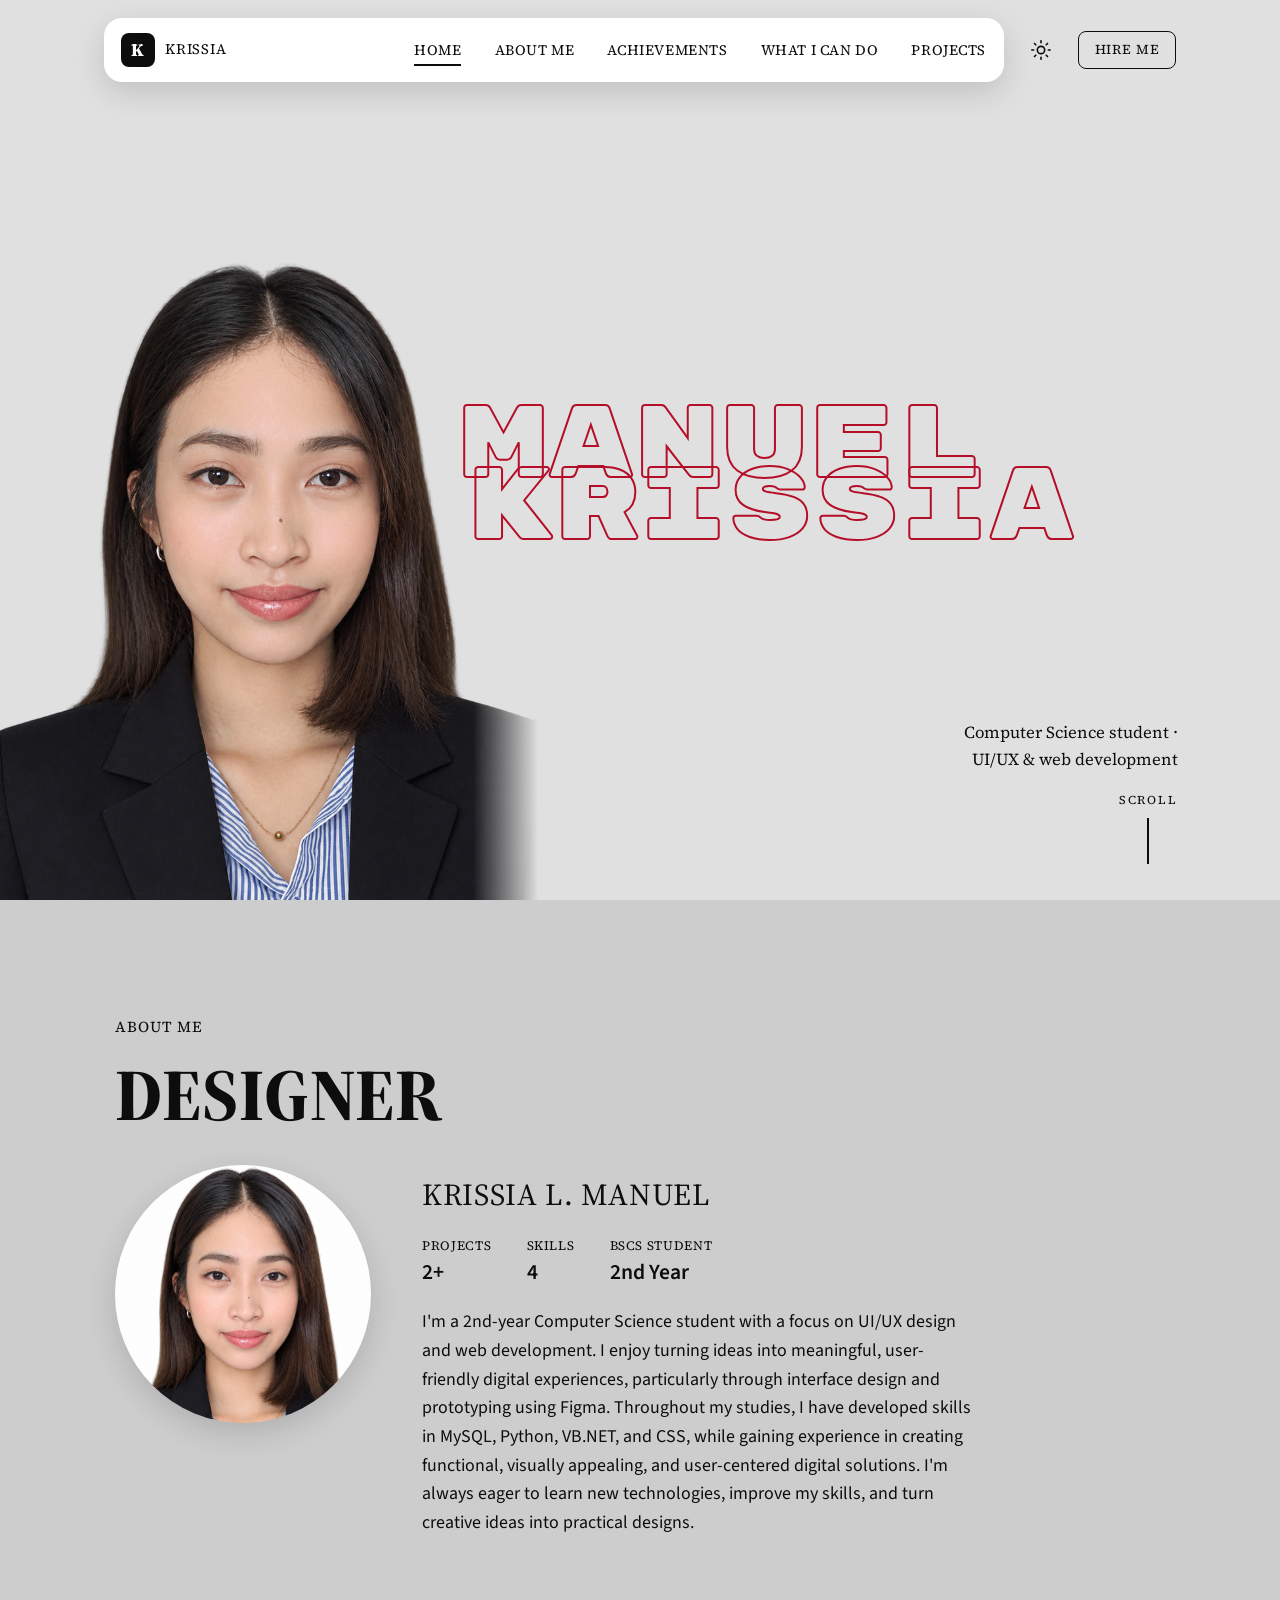
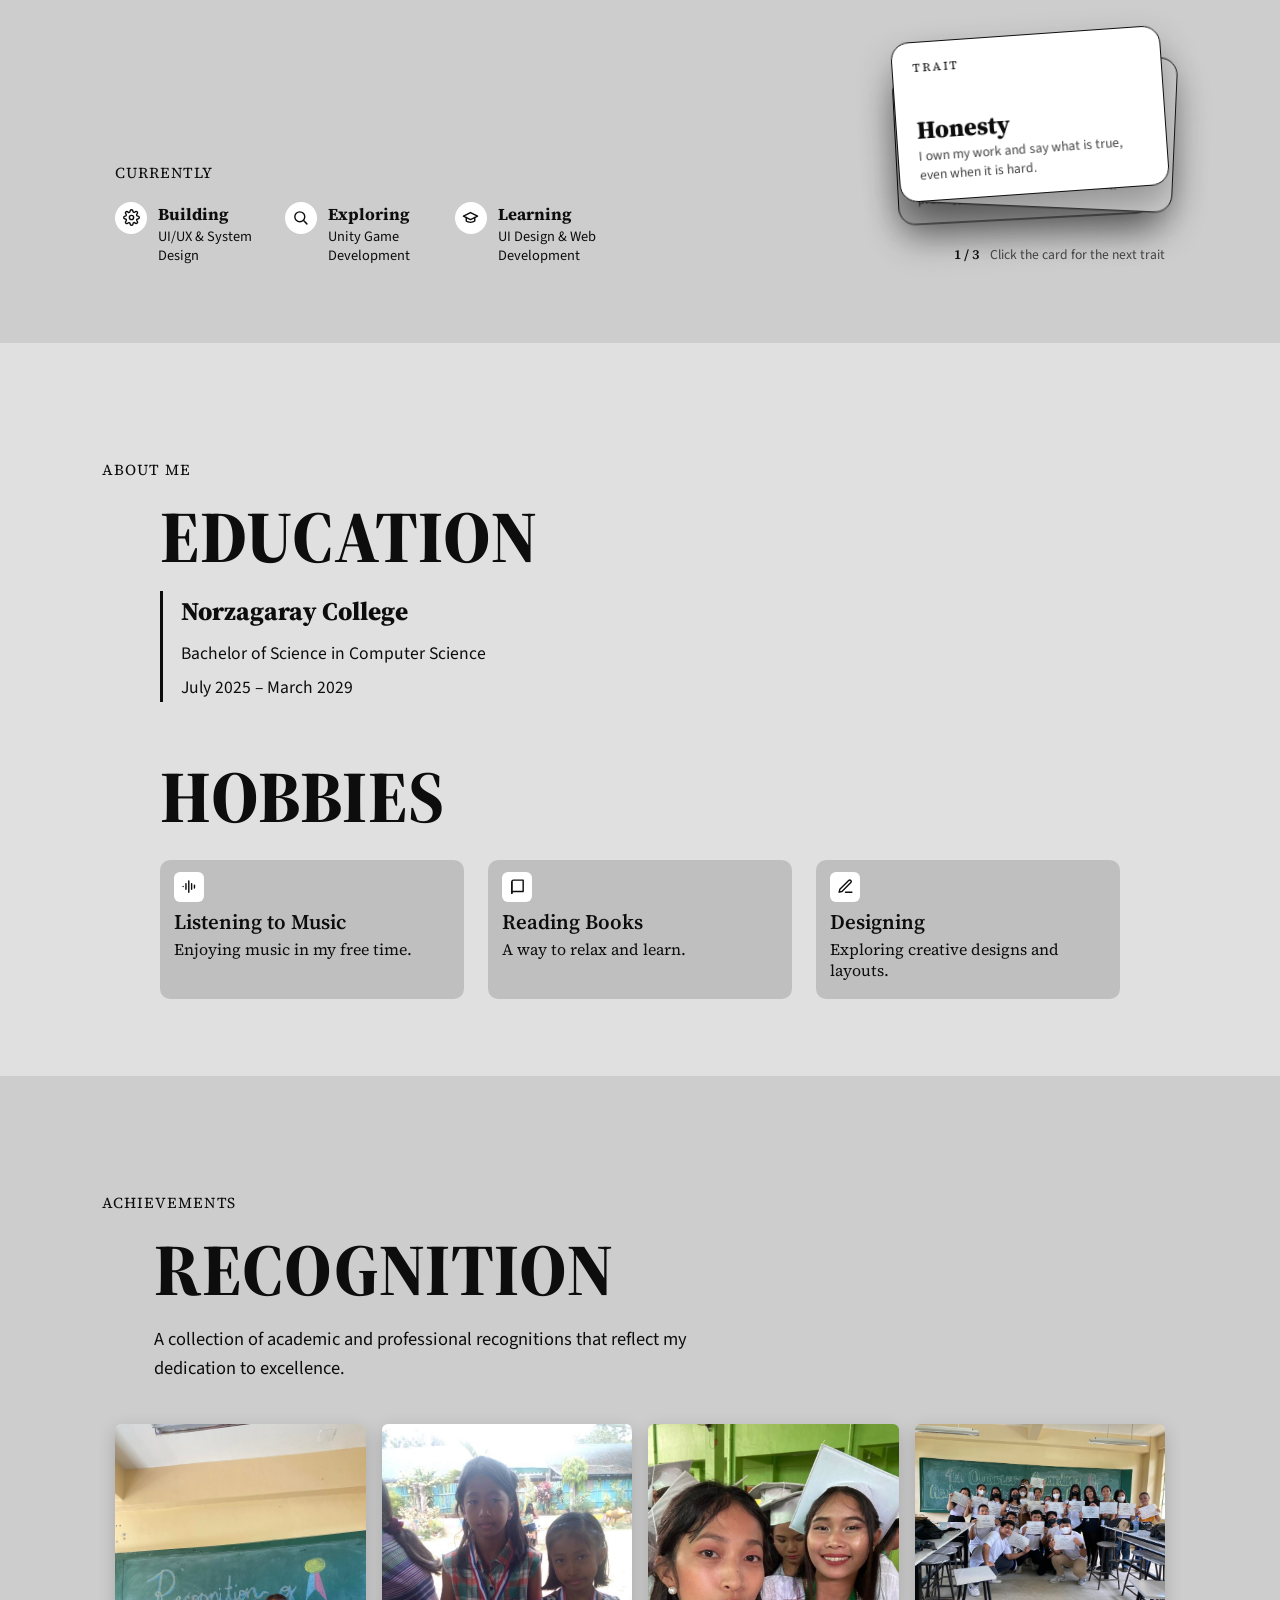
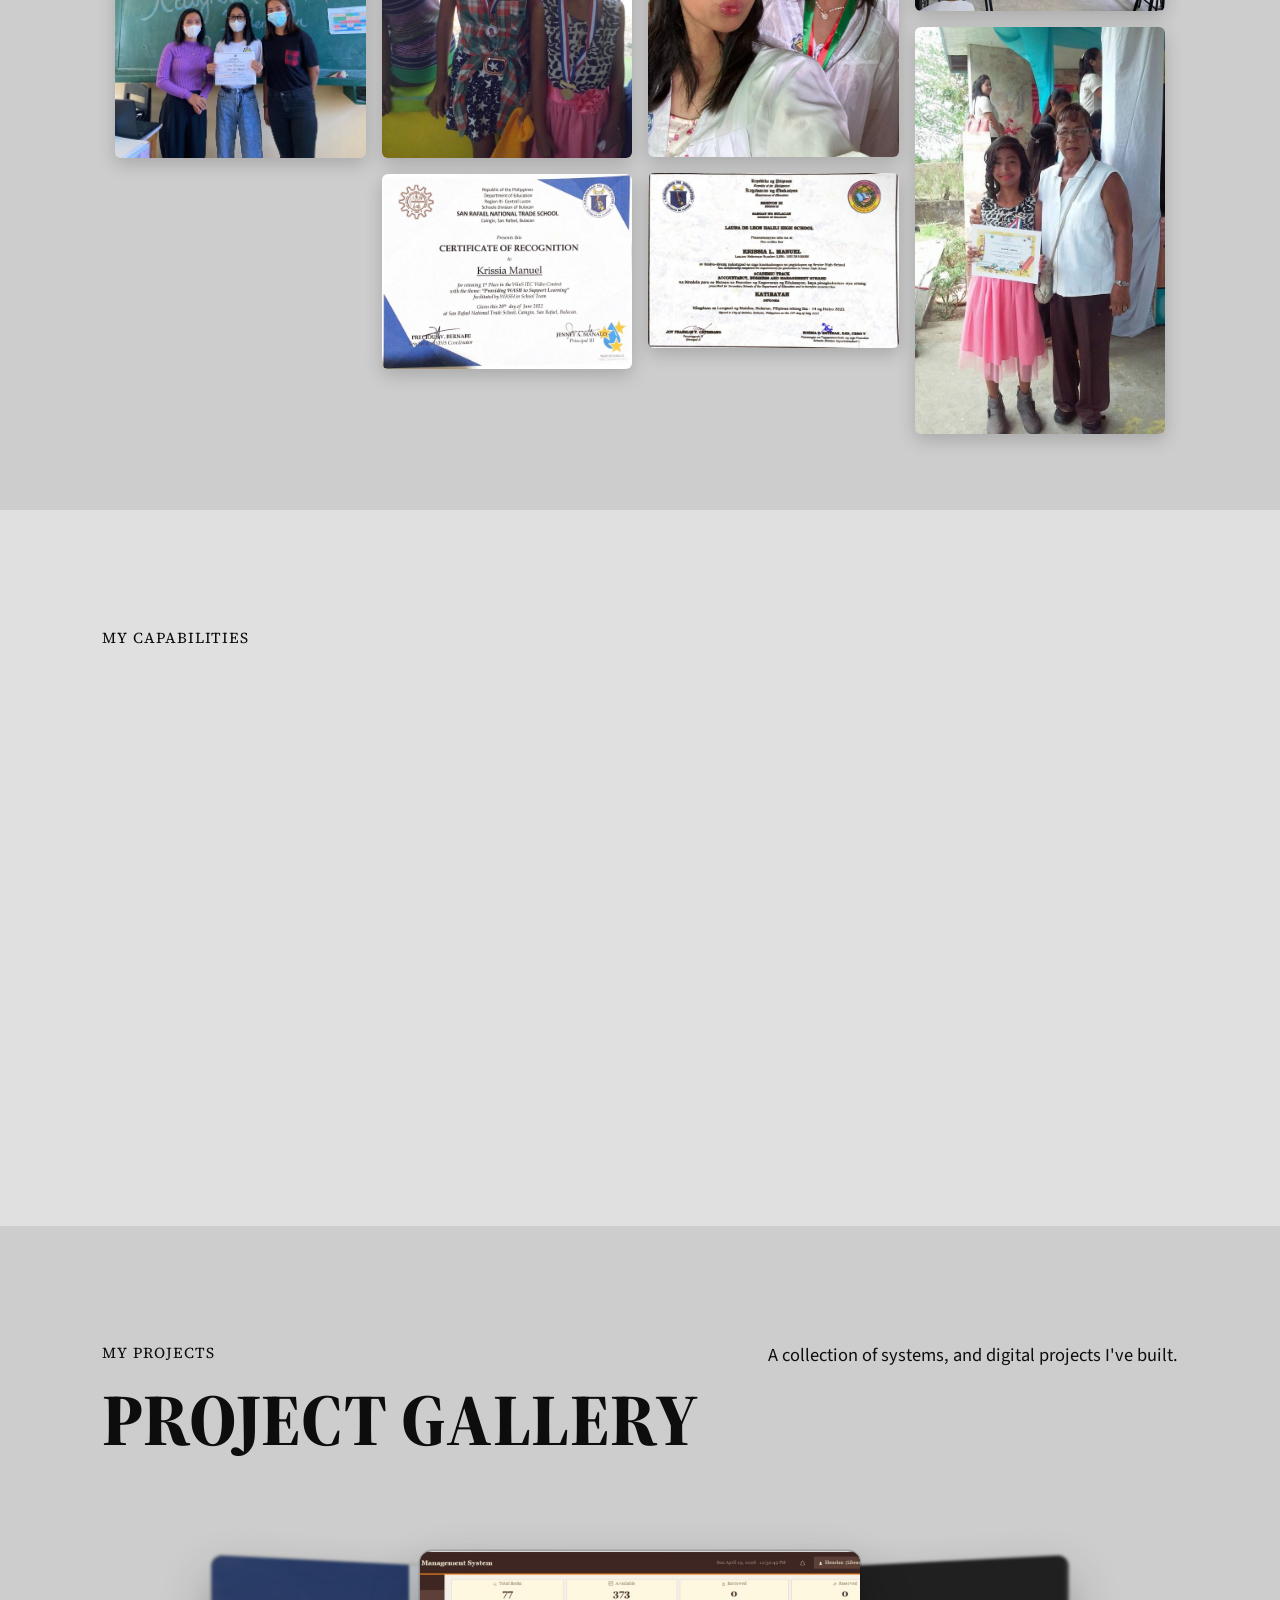
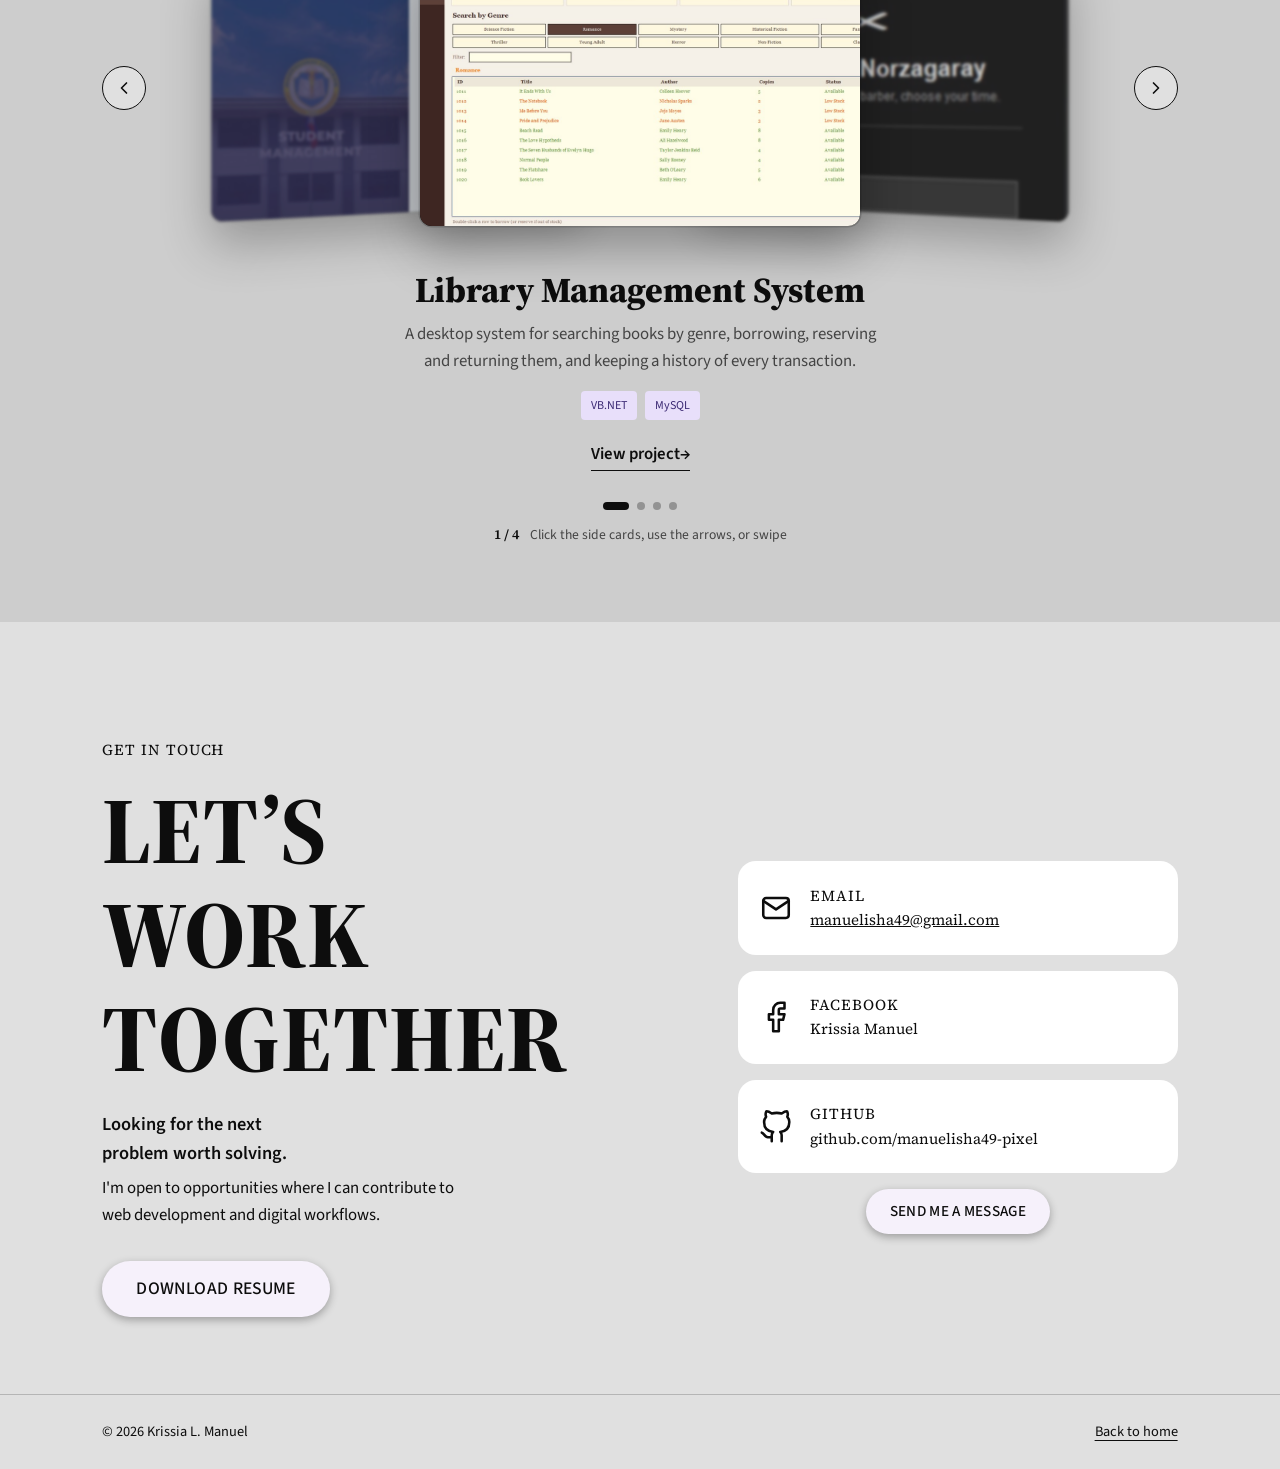
==== index.html @ b36aabca "Update CSS and JS file versioning in index.html" ====
<!DOCTYPE html>
<html lang="en" data-theme="light">
<head>
  <meta charset="UTF-8" />
  <meta name="viewport" content="width=device-width, initial-scale=1" />
  <title>Krissia Manuel | UI/UX &amp; Web Developer</title>
  <meta name="description" content="Portfolio of Krissia L. Manuel, a Computer Science student focused on UI/UX design and web development." />

  <!-- Set the theme BEFORE the page paints so there is no light/dark flash -->
  <script>
    (function () {
      try {
        var saved = localStorage.getItem('theme');
        var prefersDark = window.matchMedia('(prefers-color-scheme: dark)').matches;
        document.documentElement.setAttribute('data-theme', saved || (prefersDark ? 'dark' : 'light'));
      } catch (e) {}
    })();
  </script>

  <link rel="preconnect" href="https://fonts.googleapis.com" />
  <link rel="preconnect" href="https://fonts.gstatic.com" crossorigin />
  <link href="https://fonts.googleapis.com/css2?family=Rubik+Mono+One&family=Source+Sans+3:wght@400;500;600&family=Source+Serif+4:opsz,wght@8..60,400;8..60,600;8..60,800&display=swap" rel="stylesheet" />
  <link rel="stylesheet" href="style.css?v=bw2" />
</head>
<body>
  <a class="skip-link" href="#about">Skip to content</a>

  <!-- ============ NAVIGATION ============ -->
  <header class="nav-wrap" id="top">
    <nav class="nav" aria-label="Main">
      <a class="brand" href="#home" aria-label="Krissia, go to home">
        <span class="brand-mark">K</span>
        <span class="brand-name">Krissia</span>
      </a>

      <button class="menu-btn" id="menuBtn" aria-label="Open menu" aria-expanded="false" aria-controls="navLinks">
        <span></span><span></span><span></span>
      </button>

      <ul class="nav-links" id="navLinks">
        <li><a href="#home" data-spy="home">Home</a></li>
        <li><a href="#about" data-spy="about">About me</a></li>
        <li><a href="#achievements" data-spy="achievements">Achievements</a></li>
        <li><a href="#skills" data-spy="skills">What I can do</a></li>
        <li><a href="#projects" data-spy="projects">Projects</a></li>
      </ul>
    </nav>

    <button class="theme-btn" id="themeBtn" aria-label="Switch to dark mode" title="Toggle light / dark">
      <svg class="icon-sun" viewBox="0 0 24 24" aria-hidden="true"><circle cx="12" cy="12" r="4"/><path d="M12 2v2M12 20v2M4.9 4.9l1.4 1.4M17.7 17.7l1.4 1.4M2 12h2M20 12h2M4.9 19.1l1.4-1.4M17.7 6.3l1.4-1.4"/></svg>
      <svg class="icon-moon" viewBox="0 0 24 24" aria-hidden="true"><path d="M21 12.8A9 9 0 1 1 11.2 3a7 7 0 0 0 9.8 9.8z"/></svg>
    </button>
    <a class="btn-outline hire" href="#contact">Hire me</a>
  </header>

  <main>
    <!-- ============ HOME / HERO ============ -->
    <section class="hero" id="home" aria-label="Home">
      <img class="hero-photo" src="hero.png" alt="Portrait of Krissia Manuel" width="521" height="615" />
      <h1 class="hero-title" aria-label="Manuel Krissia">
        <span class="hero-line l1" aria-hidden="true" data-text="MANUEL"></span>
        <span class="hero-line l2" aria-hidden="true" data-text="KRISSIA"></span>
      </h1>
      <p class="hero-sub">Computer Science student &middot; UI/UX &amp; web development</p>
      <a class="scroll-cue" href="#about" aria-label="Scroll to about me">
        <span>Scroll</span>
        <i></i>
      </a>
    </section>

    <!-- ============ ABOUT ============ -->
    <section class="section about" id="about">
      <p class="eyebrow">About me</p>
      <h2 class="display reveal">DESIGNER</h2>

      <div class="about-grid">
        <img class="about-photo reveal" src="about.jpg" alt="Krissia Manuel" width="258" height="258" />
        <div class="about-body reveal">
          <h3 class="about-name">KRISSIA L. MANUEL</h3>
          <div class="about-meta">
            <div><span class="meta-label">Projects</span><strong class="count" data-to="2" data-suffix="+">0</strong></div>
            <div><span class="meta-label">Skills</span><strong class="count" data-to="4">0</strong></div>
            <div><span class="meta-label">BSCS student</span><strong>2nd Year</strong></div>
          </div>
          <p>
            I'm a 2nd-year Computer Science student with a focus on UI/UX design and web development.
            I enjoy turning ideas into meaningful, user-friendly digital experiences, particularly through
            interface design and prototyping using Figma. Throughout my studies, I have developed skills in
            MySQL, Python, VB.NET, and CSS, while gaining experience in creating functional, visually appealing,
            and user-centered digital solutions. I'm always eager to learn new technologies, improve my skills,
            and turn creative ideas into practical designs.
          </p>
        </div>
      </div>

      <div class="about-bottom">
        <div class="currently reveal">
          <p class="eyebrow">Currently</p>
          <ul class="current-list">
            <li>
              <span class="chip-icon"><svg viewBox="0 0 24 24"><circle cx="12" cy="12" r="3"/><path d="M19.4 15a1.7 1.7 0 0 0 .3 1.8l.1.1a2 2 0 1 1-2.8 2.8l-.1-.1a1.7 1.7 0 0 0-1.8-.3 1.7 1.7 0 0 0-1 1.5V21a2 2 0 1 1-4 0v-.1a1.7 1.7 0 0 0-1.1-1.5 1.7 1.7 0 0 0-1.8.3l-.1.1a2 2 0 1 1-2.8-2.8l.1-.1a1.7 1.7 0 0 0 .3-1.8 1.7 1.7 0 0 0-1.5-1H3a2 2 0 1 1 0-4h.1a1.7 1.7 0 0 0 1.5-1.1 1.7 1.7 0 0 0-.3-1.8l-.1-.1a2 2 0 1 1 2.8-2.8l.1.1a1.7 1.7 0 0 0 1.8.3H9a1.7 1.7 0 0 0 1-1.5V3a2 2 0 1 1 4 0v.1a1.7 1.7 0 0 0 1 1.5 1.7 1.7 0 0 0 1.8-.3l.1-.1a2 2 0 1 1 2.8 2.8l-.1.1a1.7 1.7 0 0 0-.3 1.8V9a1.7 1.7 0 0 0 1.5 1H21a2 2 0 1 1 0 4h-.1a1.7 1.7 0 0 0-1.5 1z"/></svg></span>
              <div><strong>Building</strong><span>UI/UX &amp; System Design</span></div>
            </li>
            <li>
              <span class="chip-icon"><svg viewBox="0 0 24 24"><circle cx="11" cy="11" r="7"/><path d="m21 21-4.3-4.3"/></svg></span>
              <div><strong>Exploring</strong><span>Unity Game Development</span></div>
            </li>
            <li>
              <span class="chip-icon"><svg viewBox="0 0 24 24"><path d="M22 10 12 5 2 10l10 5 10-5z"/><path d="M6 12v5c3 2.5 9 2.5 12 0v-5"/></svg></span>
              <div><strong>Learning</strong><span>UI Design &amp; Web Development</span></div>
            </li>
          </ul>
        </div>

        <!-- Click to reveal the next trait. Edit the list in script.js (TRAITS) -->
        <div class="traits reveal">
          <div class="trait-stack" id="traitStack" role="button" tabindex="0" aria-label="Show next trait"></div>
          <p class="trait-hint"><span id="traitCount">1 / 3</span> Click the card for the next trait</p>
        </div>
      </div>
    </section>

    <!-- ============ EDUCATION + HOBBIES ============ -->
    <section class="section education" id="education">
      <p class="eyebrow">About me</p>
      <div class="edu-inner">
        <h2 class="display reveal">EDUCATION</h2>
        <div class="edu-card reveal">
          <h3>Norzagaray College</h3>
          <p>Bachelor of Science in Computer Science</p>
          <p>July 2025 &ndash; March 2029</p>
        </div>

        <h2 class="display reveal">HOBBIES</h2>
        <ul class="hobbies">
          <li class="hobby reveal">
            <span class="hobby-icon"><svg viewBox="0 0 24 24"><path d="M3 12v0M7 8v8M11 4v16M15 8v8M19 10v4"/></svg></span>
            <h4>Listening to Music</h4>
            <p>Enjoying music in my free time.</p>
          </li>
          <li class="hobby reveal">
            <span class="hobby-icon"><svg viewBox="0 0 24 24"><path d="M4 5.5A2.5 2.5 0 0 1 6.5 3H20v16H6.5A2.5 2.5 0 0 0 4 21.5z"/><path d="M4 21.5V5.5"/></svg></span>
            <h4>Reading Books</h4>
            <p>A way to relax and learn.</p>
          </li>
          <li class="hobby reveal">
            <span class="hobby-icon"><svg viewBox="0 0 24 24"><path d="M12 20h9"/><path d="M16.5 3.5a2.1 2.1 0 0 1 3 3L7 19l-4 1 1-4z"/></svg></span>
            <h4>Designing</h4>
            <p>Exploring creative designs and layouts.</p>
          </li>
        </ul>
      </div>
    </section>

    <!-- ============ ACHIEVEMENTS ============ -->
    <section class="section achievements" id="achievements">
      <p class="eyebrow">Achievements</p>
      <h2 class="display reveal">RECOGNITION</h2>
      <p class="lead reveal">A collection of academic and professional recognitions that reflect my dedication to excellence.</p>

      <div class="collage" id="collage">
        <button class="shot reveal" data-i="0"><img src="rec1.jpg" alt="Recognition day with teachers in front of the chalkboard" loading="lazy" /></button>
        <button class="shot reveal" data-i="1"><img src="rec2.jpg" alt="Two students wearing medals" loading="lazy" /></button>
        <button class="shot reveal" data-i="2"><img src="rec3.jpg" alt="Certificate of Recognition, 1st place WinS IEC Video Contest" loading="lazy" /></button>
        <button class="shot reveal" data-i="3"><img src="rec4.jpg" alt="Graduation day selfie" loading="lazy" /></button>
        <button class="shot reveal" data-i="4"><img src="rec5.jpg" alt="Senior High School diploma" loading="lazy" /></button>
        <button class="shot reveal" data-i="5"><img src="rec6.jpg" alt="Classmates holding certificates of recognition" loading="lazy" /></button>
        <button class="shot reveal" data-i="6"><img src="rec7.jpg" alt="Receiving a certificate of recognition with a family member" loading="lazy" /></button>
      </div>
    </section>

    <!-- ============ WHAT I CAN DO ============ -->
    <section class="section skills" id="skills">
      <p class="eyebrow">My capabilities</p>
      <div class="skills-grid">
        <div class="skills-left">
          <h2 class="display reveal">WHAT I CAN DO</h2>
          <p class="lead reveal">I combine technical, problem-solving, and creative skills to design user-friendly interfaces, develop functional systems, manage databases using SQL, and create meaningful digital experiences.</p>

          <ul class="tools reveal">
            <li><img src="skill-python.png" alt="Python" /></li>
            <li><img src="skill-csharp.png" alt="C#" /></li>
            <li><img src="skill-figma.png" alt="Figma" /></li>
            <li><img src="skill-mysql.png" alt="MySQL" /></li>
            <li><img src="skill-html.png" alt="HTML5" /></li>
            <li><img src="skill-google.png" alt="Google tools" /></li>
            <li><img src="skill-vb.png" alt="Visual Basic" /></li>
            <li><img src="skill-canva.png" alt="Canva" /></li>
          </ul>
        </div>

        <div class="skill-cards">
          <article class="skill-card reveal">
            <header>
              <span class="num">01</span>
              <span class="skill-title">UI/UX &amp; Digital Design</span>
            </header>
            <div class="skill-icon"><svg viewBox="0 0 24 24"><path d="M12 19l7-7 3 3-7 7-3-3z"/><path d="M18 13l-1.5-7.5L2 2l3.5 14.5L13 18z"/><path d="m2 2 7.6 7.6"/><circle cx="11" cy="11" r="2"/></svg></div>
            <p>Designing clean, user-friendly interfaces and creating prototypes that improve the user experience.</p>
            <ul class="tags"><li>UI/UX Design</li><li>Layout Design</li><li>Figma</li><li>User Interface</li><li>Prototyping</li><li>Wireframing</li></ul>
          </article>

          <article class="skill-card reveal">
            <header>
              <span class="num">02</span>
              <span class="skill-title">Web, System &amp; Database Development</span>
            </header>
            <div class="skill-icon"><svg viewBox="0 0 24 24"><ellipse cx="12" cy="5" rx="8" ry="3"/><path d="M4 5v6c0 1.7 3.6 3 8 3s8-1.3 8-3V5"/><path d="M4 11v6c0 1.7 3.6 3 8 3s8-1.3 8-3v-6"/></svg></div>
            <p>Developing functional systems and web pages while managing structured data. Applying programming and problem-solving skills to build reliable digital solutions.</p>
            <ul class="tags"><li>Python</li><li>VB.NET</li><li>MySQL</li><li>HTML &amp; CSS</li><li>SQL Queries</li><li>System Development</li></ul>
          </article>
        </div>
      </div>
    </section>

    <!-- ============ PROJECT GALLERY ============ -->
    <section class="section projects" id="projects">
      <div class="gallery-head">
        <div>
          <p class="eyebrow">My projects</p>
          <h2 class="display reveal">PROJECT GALLERY</h2>
        </div>
        <p class="lead reveal">A collection of systems, and digital projects I've built.</p>
      </div>

      <!-- Cards, text and dots are generated from the PROJECTS list in script.js -->
      <div class="coverflow reveal" id="coverflow" tabindex="0" role="group" aria-roledescription="carousel" aria-label="Project gallery">
        <div class="cf-stage" id="cfStage"></div>
        <button class="cf-arrow prev" id="cfPrev" type="button" aria-label="Previous project"><svg viewBox="0 0 24 24"><path d="m15 18-6-6 6-6"/></svg></button>
        <button class="cf-arrow next" id="cfNext" type="button" aria-label="Next project"><svg viewBox="0 0 24 24"><path d="m9 18 6-6-6-6"/></svg></button>
      </div>

      <div class="cf-info" id="cfInfo" aria-live="polite">
        <h3 id="cfTitle"></h3>
        <p id="cfDesc"></p>
        <ul class="tags" id="cfTags"></ul>
        <a class="cf-link" id="cfLink" href="#" target="_blank" rel="noopener">View project</a>
      </div>

      <div class="cf-dots" id="cfDots"></div>
      <p class="cf-hint trait-hint"><span id="cfCount">1 / 4</span> Click the side cards, use the arrows, or swipe</p>
    </section>

    <!-- ============ CONTACT ============ -->
    <section class="section contact" id="contact">
      <p class="eyebrow">Get in touch</p>
      <div class="contact-grid">
        <div class="contact-left">
          <h2 class="display big reveal">LET&rsquo;S WORK TOGETHER</h2>
          <p class="contact-strong reveal">Looking for the next problem worth solving.</p>
          <p class="contact-copy reveal">I'm open to opportunities where I can contribute to web development and digital workflows.</p>
          <!-- Put your resume file next to index.html and name it resume.pdf -->
          <a class="btn-pill reveal" href="resume.pdf" download>Download resume</a>
        </div>

        <div class="contact-cards">
          <a class="contact-card reveal" href="mailto:manuelisha49@gmail.com" data-pop="email">
            <svg viewBox="0 0 24 24"><rect x="3" y="5" width="18" height="14" rx="2"/><path d="m3 7 9 6 9-6"/></svg>
            <div><span class="c-label">Email</span><span class="c-value u">manuelisha49@gmail.com</span></div>
          </a>
          <a class="contact-card reveal" href="https://www.facebook.com/share/1B2gxZSikR" target="_blank" rel="noopener" data-pop="facebook">
            <svg viewBox="0 0 24 24"><path d="M18 2h-3a5 5 0 0 0-5 5v3H7v4h3v8h4v-8h3l1-4h-4V7a1 1 0 0 1 1-1h3z"/></svg>
            <div><span class="c-label">Facebook</span><span class="c-value">Krissia Manuel</span></div>
          </a>
          <a class="contact-card reveal" href="https://github.com/manuelisha49-pixel" target="_blank" rel="noopener">
            <svg viewBox="0 0 24 24"><path d="M9 19c-5 1.5-5-2.5-7-3m14 6v-3.9a3.4 3.4 0 0 0-1-2.6c3.1-.3 6.4-1.5 6.4-7A5.4 5.4 0 0 0 20 4.8 5 5 0 0 0 19.9 1S18.7.7 16 2.5a13.4 13.4 0 0 0-7 0C6.3.7 5.1 1 5.1 1A5 5 0 0 0 5 4.8a5.4 5.4 0 0 0-1.4 3.7c0 5.5 3.3 6.7 6.4 7a3.4 3.4 0 0 0-1 2.6V22"/></svg>
            <div><span class="c-label">GitHub</span><span class="c-value">github.com/manuelisha49-pixel</span></div>
          </a>
          <a class="btn-pill small reveal" href="mailto:manuelisha49@gmail.com?subject=Hello%20Krissia">Send me a message</a>
        </div>
      </div>
    </section>
  </main>

  <footer class="footer">
    <p>&copy; <span id="year">2026</span> Krissia L. Manuel</p>
    <a href="#home" class="footer-home">Back to home</a>
  </footer>

  <!-- Floating Home button (appears after you scroll) -->
  <a class="to-home" id="toHome" href="#home" aria-label="Back to home" title="Back to home">
    <svg viewBox="0 0 24 24"><path d="M3 10.5 12 3l9 7.5"/><path d="M5 9.5V21h5v-6h4v6h5V9.5"/></svg>
  </a>

  <!-- Lightbox for the achievement photos -->
  <div class="lightbox" id="lightbox" aria-hidden="true" role="dialog" aria-label="Photo viewer">
    <button class="lb-close" id="lbClose" aria-label="Close">&times;</button>
    <button class="lb-nav prev" id="lbPrev" aria-label="Previous photo">&#8249;</button>
    <img id="lbImg" alt="" />
    <button class="lb-nav next" id="lbNext" aria-label="Next photo">&#8250;</button>
  </div>


  <!-- Contact pop-up (content comes from CONTACTS in script.js) -->
  <dialog class="pop" id="contactPop" aria-labelledby="popTitle">
    <button class="pop-close" id="popClose" type="button" aria-label="Close">&times;</button>
    <h3 id="popTitle"></h3>
    <p class="pop-value" id="popValue"></p>
    <div class="pop-actions" id="popActions"></div>
    <p class="pop-note" id="popNote" aria-live="polite"></p>
  </dialog>

  <script src="script.js?v=bw2"></script>
</body>
</html>
---- style.css ----
/* =====================================================
   Krissia Manuel | Portfolio
   Light / dark theme lives in the variables below.
   ===================================================== */

:root {
  --bg: #e0e0e0;
  --bg-alt: #cdcdcd;
  --surface: #ffffff;
  --surface-2: #bfbfbf;
  --ink: #0d0d0d;
  --muted: #444;
  --line: #0d0d0d;
  --tag-bg: #e8dffa;
  --tag-ink: #3b2a73;
  --heading: #0d0d0d;      /* headings: black in light mode */
  --hero-red: #b50e28;     /* the big MANUEL KRISSIA on the home page */
  --accent: #6d4aff;
  --accent-ink: #6d4aff;
  --shadow: 0 10px 30px rgba(0, 0, 0, 0.14);

  --font-display: "Source Serif 4", Georgia, serif;
  --font-body: "Source Sans 3", system-ui, sans-serif;
  --font-hero: "Rubik Mono One", "Arial Black", sans-serif;

  --ease: cubic-bezier(0.22, 1, 0.36, 1);
  --nav-h: 64px;
}

[data-theme="dark"] {
  --bg: #121212;
  --bg-alt: #1b1b1b;
  --surface: #232323;
  --surface-2: #2c2c2c;
  --ink: #f3f3f3;
  --muted: #b5b5b5;
  --line: #f3f3f3;
  --tag-bg: #3a2f66;
  --tag-ink: #e4dcff;
  --heading: #f3f3f3;      /* headings: white in dark mode */
  --hero-red: #ff6b7d;     /* lighter red so the name stays readable on dark */
  --accent: #a28bff;
  --accent-ink: #a28bff;
  --shadow: 0 10px 30px rgba(0, 0, 0, 0.5);
}

*,
*::before,
*::after { box-sizing: border-box; }

html { scroll-behavior: smooth; scroll-padding-top: 90px; }

body {
  margin: 0;
  font-family: var(--font-body);
  font-size: 1.05rem;
  line-height: 1.6;
  color: var(--ink);
  background: var(--bg);
  transition: background-color 0.5s var(--ease), color 0.5s var(--ease);
  overflow-x: hidden;
}

img { max-width: 100%; display: block; }
a { color: inherit; }
ul { list-style: none; margin: 0; padding: 0; }
button { font: inherit; color: inherit; cursor: pointer; }

:focus-visible { outline: 3px solid var(--accent-ink); outline-offset: 3px; border-radius: 6px; }

.skip-link {
  position: absolute; left: 12px; top: -60px; z-index: 200;
  background: var(--ink); color: var(--bg); padding: 8px 14px; border-radius: 8px;
  transition: top 0.2s;
}
.skip-link:focus { top: 12px; }

/* ---------- Shared type ---------- */
.eyebrow {
  font-family: var(--font-display);
  font-size: 0.95rem;
  letter-spacing: 0.06em;
  text-transform: uppercase;
  margin: 0 0 1rem;
}
.display {
  font-family: var(--font-display);
  font-weight: 800;
  font-size: clamp(2.4rem, 6vw, 4.6rem);
  line-height: 1.05;
  margin: 0 0 1rem;
  letter-spacing: 0.01em;
}
.lead { max-width: 62ch; margin: 0 0 2.5rem; font-size: 1.15rem; }

.section {
  padding: clamp(5rem, 9vw, 8rem) clamp(1.25rem, 8vw, 7rem) clamp(3rem, 6vw, 5rem);
  position: relative;
}
.section:nth-of-type(even) { background: var(--bg-alt); transition: background-color 0.5s var(--ease); }

/* ---------- Scroll reveal ---------- */
.reveal { opacity: 0; transform: translateY(26px); transition: opacity 0.8s var(--ease), transform 0.8s var(--ease); transition-delay: var(--d, 0s); }
.reveal.in { opacity: 1; transform: none; }

/* =====================================================
   NAV
   ===================================================== */
.nav-wrap {
  position: fixed; top: 18px; left: 0; right: 0; z-index: 100;
  display: flex; align-items: center; justify-content: center; gap: 1rem;
  padding: 0 clamp(1rem, 4vw, 3rem);
  pointer-events: none;
}
.nav-wrap > * { pointer-events: auto; }

.nav {
  display: flex; align-items: center; justify-content: space-between; gap: 2rem;
  background: var(--surface);
  color: var(--ink);
  height: var(--nav-h);
  padding: 0 1.1rem;
  border-radius: 18px;
  flex: 1; max-width: 900px;
  box-shadow: var(--shadow);
  transition: background-color 0.5s var(--ease), box-shadow 0.4s;
}
.nav-wrap.scrolled .nav { box-shadow: 0 14px 40px rgba(0, 0, 0, 0.22); }

.brand { display: flex; align-items: center; gap: 0.6rem; text-decoration: none; font-family: var(--font-display); letter-spacing: 0.06em; text-transform: uppercase; font-size: 0.9rem; }
.brand-mark {
  width: 34px; height: 34px; display: grid; place-items: center;
  background: #0d0d0d; color: #fff; border-radius: 8px; font-weight: 800; font-size: 1.1rem;
  transition: transform 0.5s var(--ease);
}
[data-theme="dark"] .brand-mark { background: #f3f3f3; color: #0d0d0d; }
.brand:hover .brand-mark { transform: rotate(-12deg) scale(1.08); }

.nav-links { display: flex; gap: clamp(1rem, 2.6vw, 2.4rem); }
.nav-links a {
  position: relative; text-decoration: none; font-family: var(--font-display);
  font-size: 0.9rem; letter-spacing: 0.04em; text-transform: uppercase; padding: 6px 0;
}
.nav-links a::after {
  content: ""; position: absolute; left: 0; bottom: 0; height: 2px; width: 100%;
  background: currentColor; transform: scaleX(0); transform-origin: right; transition: transform 0.4s var(--ease);
}
.nav-links a:hover::after,
.nav-links a.active::after { transform: scaleX(1); transform-origin: left; }

.menu-btn { display: none; background: none; border: 0; width: 40px; height: 40px; position: relative; }
.menu-btn span { position: absolute; left: 9px; right: 9px; height: 2px; background: var(--ink); transition: transform 0.35s var(--ease), opacity 0.2s; }
.menu-btn span:nth-child(1) { top: 13px; }
.menu-btn span:nth-child(2) { top: 19px; }
.menu-btn span:nth-child(3) { top: 25px; }
.menu-btn[aria-expanded="true"] span:nth-child(1) { transform: translateY(6px) rotate(45deg); }
.menu-btn[aria-expanded="true"] span:nth-child(2) { opacity: 0; }
.menu-btn[aria-expanded="true"] span:nth-child(3) { transform: translateY(-6px) rotate(-45deg); }

/* Theme toggle */
.theme-btn {
  width: 42px; height: 42px; border-radius: 50%; border: 0; background: transparent; color: var(--ink);
  display: grid; place-items: center; position: relative; overflow: hidden;
  transition: background-color 0.3s;
}
.theme-btn:hover { background: color-mix(in srgb, var(--ink) 12%, transparent); }
.theme-btn svg { grid-area: 1 / 1; width: 22px; height: 22px; fill: none; stroke: currentColor; stroke-width: 1.8; stroke-linecap: round; stroke-linejoin: round; transition: transform 0.6s var(--ease), opacity 0.4s; }
.icon-moon { transform: translateY(26px) rotate(-90deg); opacity: 0; }
[data-theme="dark"] .icon-sun { transform: translateY(-26px) rotate(90deg); opacity: 0; }
[data-theme="dark"] .icon-moon { transform: none; opacity: 1; }

.btn-outline {
  border: 1.5px solid var(--ink); border-radius: 8px; padding: 7px 16px; background: var(--bg);
  font-family: var(--font-display); text-transform: uppercase; letter-spacing: 0.06em; font-size: 0.85rem; text-decoration: none;
  transition: background-color 0.3s, color 0.3s, transform 0.3s var(--ease);
}
.btn-outline:hover { background: var(--ink); color: var(--bg); transform: translateY(-2px); }

/* =====================================================
   HERO
   ===================================================== */
.hero {
  position: relative; min-height: 100vh; min-height: 100svh;
  display: grid; place-items: center; overflow: hidden;
  background: var(--bg);
}
.hero-photo {
  position: absolute; left: 0; bottom: 0;
  height: min(78vh, 640px); width: auto; z-index: 1;
  -webkit-mask-image: linear-gradient(to right, #000 88%, transparent 100%);
  mask-image: linear-gradient(to right, #000 88%, transparent 100%);
  transform: translateX(-60px); opacity: 0;
  animation: photoIn 1.3s 0.2s var(--ease) forwards;
}
@keyframes photoIn { to { transform: none; opacity: 1; } }

.hero-title {
  position: relative; z-index: 2; margin: 0; text-align: left;
  font-family: var(--font-hero); font-weight: 400; line-height: 0.82;
  font-size: clamp(2.4rem, 8vw, 7.4rem);
  margin-left: clamp(6rem, 20vw, 18rem);
  margin-top: clamp(1rem, 6vh, 4rem);
}
.hero-line { display: block; white-space: nowrap; }
.hero-line.l1 { transform: translateX(-0.04em); }
.hero-line.l2 { margin-top: -0.22em; transform: translateX(0.02em); }

.hero-line .ch {
  display: inline-block; color: transparent;
  -webkit-text-stroke: 2px var(--hero-red);
  transform: translateY(110%) rotate(6deg); opacity: 0;
  animation: chIn 0.9s var(--ease) forwards;
  animation-delay: calc(0.5s + var(--i) * 0.055s);
  transition: color 0.35s, transform 0.35s var(--ease);
  cursor: default;
}
@keyframes chIn { to { transform: none; opacity: 1; } }
.hero-line .ch:hover { color: var(--hero-red); transform: translateY(-8px) rotate(-3deg); }
.hero-title.parallax .hero-line.l1 { transition: transform 0.2s linear; }
.hero-title.parallax .hero-line.l2 { transition: transform 0.2s linear; }

.hero-sub {
  position: absolute; z-index: 2; right: clamp(1.25rem, 8vw, 7rem); bottom: 14vh;
  max-width: 24ch; text-align: right; margin: 0;
  font-family: var(--font-display); font-size: 1.05rem;
  opacity: 0; animation: fadeIn 1s 1.6s var(--ease) forwards;
}
@keyframes fadeIn { to { opacity: 1; } }

.scroll-cue {
  position: absolute; z-index: 2; right: clamp(1.25rem, 8vw, 7rem); bottom: 4vh;
  display: flex; flex-direction: column; align-items: center; gap: 0.5rem; text-decoration: none;
  font-family: var(--font-display); font-size: 0.75rem; letter-spacing: 0.15em; text-transform: uppercase;
  opacity: 0; animation: fadeIn 1s 2s var(--ease) forwards;
}
.scroll-cue i { width: 1.5px; height: 46px; background: var(--ink); transform-origin: top; animation: cue 2s 2.2s ease-in-out infinite; }
@keyframes cue { 0% { transform: scaleY(0); } 50% { transform: scaleY(1); transform-origin: top; } 51% { transform-origin: bottom; } 100% { transform: scaleY(0); transform-origin: bottom; } }

/* =====================================================
   ABOUT
   ===================================================== */
/* About: eyebrow + heading line up with the photo/text block below (same 1050px column) */
.about > .eyebrow, .about > .display { max-width: 1050px; margin-left: auto; margin-right: auto; text-align: left; }
.education .display { text-align: center; }
.about { overflow-x: clip; }
.about-grid { display: grid; grid-template-columns: auto 1fr; gap: clamp(1.5rem, 4vw, 3.5rem); align-items: start; max-width: 1050px; margin: 2rem auto 0; }
.about-photo {
  width: clamp(150px, 20vw, 258px); aspect-ratio: 1; border-radius: 50%;
  box-shadow: var(--shadow); background: var(--surface);
  transition: transform 0.8s var(--ease);
}
.about-photo:hover { transform: rotate(-4deg) scale(1.04); }
.about-name { font-family: var(--font-display); font-size: clamp(1.3rem, 2.6vw, 1.9rem); font-weight: 400; margin: 0.4rem 0 1rem; letter-spacing: 0.02em; }
.about-meta { display: flex; gap: 2.2rem; margin-bottom: 1.1rem; }
.about-meta div { display: flex; flex-direction: column; }
.meta-label { font-family: var(--font-display); font-size: 0.8rem; letter-spacing: 0.05em; text-transform: uppercase; }
.about-meta strong { font-size: 1.35rem; font-weight: 600; font-variant-numeric: tabular-nums; }
.about-body p { max-width: 62ch; margin: 0; font-size: 1.12rem; }

.about-bottom {
  display: flex; justify-content: space-between; align-items: flex-end; gap: 3rem; flex-wrap: wrap;
  max-width: 1050px; margin: clamp(3rem, 8vw, 6rem) auto 0;
}
.current-list { display: flex; gap: 1.8rem; flex-wrap: wrap; }
.current-list li { display: flex; gap: 0.7rem; align-items: flex-start; }
.current-list strong { display: block; font-family: var(--font-display); font-size: 1.05rem; }
.current-list div > span { font-size: 0.9rem; line-height: 1.3; display: block; max-width: 14ch; }
.chip-icon { width: 32px; height: 32px; flex: none; border-radius: 50%; background: var(--surface); display: grid; place-items: center; transition: transform 0.5s var(--ease); }
.current-list li:hover .chip-icon { transform: rotate(90deg) scale(1.12); }
.chip-icon svg, .hobby-icon svg { width: 17px; height: 17px; fill: none; stroke: var(--ink); stroke-width: 2; stroke-linecap: round; stroke-linejoin: round; }

/* ---------- Trait stack (click for the next one) ---------- */
.traits { display: flex; flex-direction: column; align-items: flex-end; gap: 0.9rem; }
.trait-stack {
  position: relative; width: 270px; height: 160px; margin-bottom: 36px; perspective: 900px;
  cursor: pointer; outline-offset: 14px; -webkit-tap-highlight-color: transparent; user-select: none; -webkit-user-select: none;
}
.trait-card {
  position: absolute; inset: 0; padding: 16px 20px;
  display: flex; flex-direction: column; justify-content: space-between;
  border: 1.5px solid var(--line); border-radius: 18px;
  background: var(--surface); color: var(--ink);
  box-shadow: 0 18px 36px rgba(0, 0, 0, 0.3);
  transition: transform 0.8s var(--ease), translate 0.5s var(--ease), opacity 0.6s var(--ease), filter 0.6s var(--ease), background-color 0.5s;
  will-change: transform;
}
.trait-stack:hover .trait-card.is-active { translate: 0 -8px; }
.trait-label { font-family: var(--font-display); font-size: 0.72rem; letter-spacing: 0.22em; text-transform: uppercase; }
.trait-name { font-family: var(--font-display); font-weight: 800; font-size: 1.55rem; line-height: 1.1; }
.trait-desc { font-size: 0.85rem; line-height: 1.35; margin: 0.25rem 0 0; color: var(--muted); }
.trait-hint { margin: 0; font-size: 0.85rem; color: var(--muted); }
.trait-hint span { font-family: var(--font-display); font-weight: 600; color: var(--ink); margin-right: 0.5rem; font-variant-numeric: tabular-nums; }

/* =====================================================
   EDUCATION + HOBBIES
   ===================================================== */
.edu-inner { max-width: 960px; margin: 0 auto; }
.edu-inner .display { text-align: left; }
.edu-card { margin: 0.5rem 0 3.5rem; padding-left: 1.1rem; border-left: 3px solid var(--ink); }
.edu-card h3 { font-family: var(--font-display); font-weight: 800; font-size: 1.6rem; margin: 0 0 0.5rem; }
.edu-card p { margin: 0 0 0.35rem; font-size: 1.1rem; }

.hobbies { display: grid; grid-template-columns: repeat(auto-fit, minmax(210px, 1fr)); gap: 1.5rem; margin-top: 1.5rem; }
.hobby { background: var(--surface-2); border-radius: 10px; padding: 12px 14px 18px; transition: transform 0.5s var(--ease), box-shadow 0.4s, background-color 0.5s; }
.hobby:hover { transform: translateY(-8px) rotate(-1deg); box-shadow: var(--shadow); }
.hobby-icon { width: 30px; height: 30px; border-radius: 6px; background: var(--surface); display: grid; place-items: center; margin-bottom: 8px; }
.hobby h4 { font-family: var(--font-display); font-weight: 600; font-size: 1.3rem; line-height: 1.15; margin: 0 0 6px; }
.hobby p { margin: 0; font-family: var(--font-display); font-size: 1rem; line-height: 1.3; }

/* =====================================================
   ACHIEVEMENTS (collage + lightbox)
   ===================================================== */
.achievements .display { margin-left: clamp(0rem, 4vw, 4rem); }
.achievements .lead { margin-left: clamp(0rem, 4vw, 4rem); }

.collage { columns: 4 200px; column-gap: 1rem; max-width: 1050px; margin: 0 auto; }
.shot {
  display: block; width: 100%; padding: 0; border: 0; background: none; margin: 0 0 1rem;
  break-inside: avoid; overflow: hidden; border-radius: 6px; position: relative;
  box-shadow: 0 6px 18px rgba(0, 0, 0, 0.18);
}
.shot img { width: 100%; height: auto; transition: transform 0.9s var(--ease), filter 0.5s; }
.shot::after {
  content: "View"; position: absolute; inset: 0; display: grid; place-items: center;
  background: rgba(0, 0, 0, 0.5); color: #fff; font-family: var(--font-display); letter-spacing: 0.12em; text-transform: uppercase; font-size: 0.85rem;
  opacity: 0; transition: opacity 0.4s;
}
.shot:hover img { transform: scale(1.08); }
.shot:hover::after, .shot:focus-visible::after { opacity: 1; }

.lightbox {
  position: fixed; inset: 0; z-index: 300; display: grid; place-items: center;
  background: rgba(0, 0, 0, 0.88); backdrop-filter: blur(6px);
  opacity: 0; visibility: hidden; transition: opacity 0.35s, visibility 0.35s;
}
.lightbox.open { opacity: 1; visibility: visible; }
.lightbox img { max-width: min(88vw, 900px); max-height: 84vh; border-radius: 8px; transform: scale(0.94); transition: transform 0.5s var(--ease), opacity 0.3s; }
.lightbox.open img { transform: none; }
.lightbox img.swap { opacity: 0; transform: scale(0.97); }
.lb-close, .lb-nav { position: absolute; background: rgba(255, 255, 255, 0.12); color: #fff; border: 0; width: 46px; height: 46px; border-radius: 50%; font-size: 1.8rem; line-height: 1; transition: background-color 0.3s; }
.lb-close:hover, .lb-nav:hover { background: rgba(255, 255, 255, 0.28); }
.lb-close { top: 20px; right: 20px; }
.lb-nav { top: 50%; transform: translateY(-50%); }
.lb-nav.prev { left: 20px; }
.lb-nav.next { right: 20px; }

/* =====================================================
   WHAT I CAN DO
   ===================================================== */
.skills-grid { display: grid; grid-template-columns: minmax(0, 1fr) minmax(0, 1.15fr); gap: clamp(2rem, 5vw, 4rem); max-width: 1100px; margin: 0 auto; align-items: start; }
.skills-left .lead { margin-bottom: 2rem; font-size: 1.1rem; }

.tools { display: grid; grid-template-columns: repeat(4, 76px); gap: 16px; }
.tools li { position: relative; }
.tools img {
  width: 76px; height: 76px; object-fit: contain; border: 0; background: transparent;
  mix-blend-mode: multiply; /* white picture backgrounds disappear on the light page */
  filter: drop-shadow(0 6px 8px rgba(0, 0, 0, 0.2));
  transition: transform 0.6s var(--ease), filter 0.5s var(--ease);
}
.tools li:hover img { transform: translateY(-8px) scale(1.12); filter: drop-shadow(0 14px 14px rgba(0, 0, 0, 0.28)); }
/* On the dark page, keep each logo on a soft light tile so it stays readable */
[data-theme="dark"] .tools img { mix-blend-mode: normal; background: rgba(255, 255, 255, 0.94); border-radius: 18px; padding: 10px; }
.tools li:hover span { opacity: 1; transform: translate(-50%, -22px); }

.skill-cards { display: grid; grid-template-columns: 1fr 1fr; gap: 1.2rem; }
.skill-card {
  background: var(--surface); border-radius: 28px; padding: 1.4rem 1.3rem 1.6rem;
  display: flex; flex-direction: column;
  transition: transform 0.6s var(--ease), box-shadow 0.5s, background-color 0.5s;
}
.skill-card:hover { transform: translateY(-10px); box-shadow: var(--shadow); }
.skill-card header { display: flex; justify-content: space-between; align-items: flex-start; gap: 0.75rem; min-height: 5.4rem; }
.num { font-size: 2.6rem; line-height: 1; font-weight: 400; }
.skill-title { font-family: var(--font-display); font-size: 0.74rem; letter-spacing: 0.03em; text-transform: uppercase; text-align: right; line-height: 1.3; max-width: 17ch; overflow-wrap: break-word; }
.skill-icon { width: 38px; height: 38px; margin: 0.8rem auto 1.2rem; border-radius: 8px; background: color-mix(in srgb, var(--accent) 16%, transparent); display: grid; place-items: center; transition: transform 0.6s var(--ease); }
.skill-card:hover .skill-icon { transform: rotate(360deg) scale(1.1); }
.skill-icon svg { width: 22px; height: 22px; fill: none; stroke: var(--accent-ink); stroke-width: 1.8; stroke-linecap: round; stroke-linejoin: round; }
.skill-card p { margin: 0 0 1.4rem; font-size: 1.05rem; line-height: 1.5; }
.tags { display: flex; flex-wrap: wrap; gap: 8px; margin-top: auto; }
.tags li { background: var(--tag-bg); color: var(--tag-ink); font-size: 0.75rem; padding: 5px 10px; border-radius: 4px; transition: transform 0.3s var(--ease); }
.tags li:hover { transform: translateY(-3px) scale(1.05); }

/* =====================================================
   PROJECT GALLERY (3D coverflow)
   ===================================================== */
.projects { overflow: hidden; }
.gallery-head {
  display: flex; justify-content: space-between; align-items: flex-start; flex-wrap: wrap;
  gap: 1rem 2rem; max-width: 1180px; margin: 0 auto;
}
.projects .display { text-align: left; }
.projects .lead { text-align: left; margin: 0; }
.coverflow { --w: min(440px, 72vw); position: relative; max-width: 1180px; margin: clamp(2rem, 5vw, 3.5rem) auto 0; outline-offset: 6px; }
.cf-stage {
  position: relative; height: calc(var(--w) * 0.625 + 40px);
  perspective: 1400px; touch-action: pan-y; user-select: none; -webkit-user-select: none;
}
.cf-card {
  position: absolute; top: 20px; left: 50%; width: var(--w); aspect-ratio: 16 / 10;
  border-radius: 12px; overflow: hidden; background: #000; cursor: pointer;
  box-shadow: 0 0 0 1.5px color-mix(in srgb, var(--ink) 18%, transparent), 0 24px 50px rgba(0, 0, 0, 0.32);
  transition: transform 0.8s var(--ease), opacity 0.6s var(--ease), filter 0.6s var(--ease);
  will-change: transform;
}
.cf-card img { width: 100%; height: 100%; object-fit: cover; object-position: center top; display: block; pointer-events: none; }
.cf-hint { text-align: center; margin-top: 0.9rem; }

.cf-arrow {
  position: absolute; top: calc(50% - 22px); z-index: 20; width: 44px; height: 44px; border-radius: 50%;
  border: 1.5px solid var(--ink); background: var(--bg); color: var(--ink); display: grid; place-items: center;
  transition: background-color 0.3s, color 0.3s, transform 0.3s var(--ease);
}
.cf-arrow svg { width: 20px; height: 20px; fill: none; stroke: currentColor; stroke-width: 2; stroke-linecap: round; stroke-linejoin: round; }
.cf-arrow.prev { left: 0; }
.cf-arrow.next { right: 0; }
.cf-arrow:hover { background: var(--ink); color: var(--bg); transform: scale(1.08); }

.cf-info { max-width: 720px; min-height: 13.5rem; margin: 1.5rem auto 0; text-align: center; }
.cf-info.swap { animation: cfIn 0.55s var(--ease); }
@keyframes cfIn { from { opacity: 0; transform: translateY(12px); } to { opacity: 1; transform: none; } }
.cf-info h3 { font-family: var(--font-display); font-weight: 800; font-size: clamp(1.5rem, 3.4vw, 2.2rem); line-height: 1.15; margin: 0 0 0.7rem; }
.cf-info p { margin: 0 auto 1rem; max-width: 62ch; line-height: 1.6; color: var(--muted); }
.cf-info .tags { justify-content: center; margin: 0 0 1.3rem; }
.cf-link {
  display: inline-block; font-weight: 600; color: var(--ink); text-decoration: none;
  border-bottom: 1.5px solid currentColor; padding-bottom: 2px;
}
.cf-link::after { content: " \2192"; display: inline-block; transition: transform 0.3s var(--ease); }
.cf-link:hover::after { transform: translateX(4px); }

.cf-dots { display: flex; justify-content: center; gap: 8px; margin-top: 1rem; }
.cf-dot { width: 8px; height: 8px; padding: 0; border: 0; border-radius: 999px; background: color-mix(in srgb, var(--ink) 30%, transparent); transition: width 0.4s var(--ease), background-color 0.3s; }
.cf-dot.on { width: 26px; background: var(--ink); }

@media (max-width: 600px) {
  .cf-arrow { width: 38px; height: 38px; top: calc(50% - 19px); }
  .cf-info { min-height: 16rem; }
}

/* =====================================================
   CONTACT
   ===================================================== */
.contact-grid { display: grid; grid-template-columns: 1.3fr 1fr; gap: clamp(2rem, 5vw, 4rem); max-width: 1100px; margin: 0 auto; align-items: center; }
.display.big { font-size: clamp(2.8rem, 7.4vw, 6rem); line-height: 1.1; max-width: 7ch; }
.contact-strong { font-weight: 600; font-size: 1.15rem; max-width: 22ch; margin: 1.2rem 0 0.4rem; }
.contact-copy { max-width: 44ch; margin: 0 0 2rem; }

.btn-pill {
  display: inline-block; text-decoration: none; text-transform: uppercase; letter-spacing: 0.02em; font-weight: 500;
  background: #f6f1fb; color: #0d0d0d; padding: 14px 34px; border-radius: 999px; font-size: 1.1rem;
  box-shadow: 0 3px 8px rgba(0, 0, 0, 0.3);
  transition: transform 0.4s var(--ease), box-shadow 0.4s, background-color 0.3s, color 0.3s;
}
.btn-pill:hover { transform: translateY(-4px) scale(1.03); box-shadow: 0 10px 22px rgba(0, 0, 0, 0.3); background: var(--ink); color: var(--bg); }
.btn-pill.small { padding: 10px 24px; font-size: 0.95rem; justify-self: center; }

.contact-cards { display: grid; gap: 1rem; justify-items: stretch; }
.contact-card {
  display: flex; align-items: center; gap: 1.1rem; background: var(--surface); border-radius: 18px; padding: 1.4rem 1.3rem; text-decoration: none;
  transition: transform 0.5s var(--ease), box-shadow 0.4s, background-color 0.5s;
}
.contact-card:hover { transform: translateX(-10px); box-shadow: var(--shadow); }
.contact-card svg { width: 34px; height: 34px; flex: none; fill: none; stroke: var(--ink); stroke-width: 1.8; stroke-linecap: round; stroke-linejoin: round; transition: transform 0.5s var(--ease); }
.contact-card:hover svg { transform: scale(1.18) rotate(-6deg); }
.c-label { display: block; font-family: var(--font-display); text-transform: uppercase; letter-spacing: 0.06em; font-size: 0.95rem; }
.c-value { display: block; font-family: var(--font-display); font-size: 0.95rem; overflow-wrap: anywhere; }
.u { text-decoration: underline; }
.btn-pill.small { justify-self: center; }

/* =====================================================
   FOOTER + HOME BUTTON
   ===================================================== */
.footer { display: flex; justify-content: space-between; gap: 1rem; flex-wrap: wrap; padding: 1.6rem clamp(1.25rem, 8vw, 7rem); font-size: 0.9rem; background: var(--bg); border-top: 1px solid color-mix(in srgb, var(--ink) 20%, transparent); }
.footer p { margin: 0; }
.footer-home { text-underline-offset: 4px; }

.to-home {
  position: fixed; right: 22px; bottom: 22px; z-index: 90; width: 52px; height: 52px; border-radius: 50%;
  background: var(--ink); color: var(--bg); display: grid; place-items: center; box-shadow: var(--shadow);
  opacity: 0; transform: translateY(24px) scale(0.8); pointer-events: none;
  transition: opacity 0.4s, transform 0.5s var(--ease), background-color 0.3s;
}
.to-home.show { opacity: 1; transform: none; pointer-events: auto; }
.to-home:hover { transform: translateY(-5px) scale(1.06); background: var(--accent); }
.to-home svg { width: 24px; height: 24px; fill: none; stroke: currentColor; stroke-width: 2; stroke-linecap: round; stroke-linejoin: round; }
.to-home:hover svg { stroke: #fff; }

/* ---------- Contact pop-up ---------- */
.pop {
  width: min(420px, calc(100vw - 2rem)); padding: 1.8rem 1.6rem 1.5rem; border: 1.5px solid var(--line); border-radius: 18px;
  background: var(--surface); color: var(--ink); box-shadow: var(--shadow); text-align: center;
}
.pop[open] { animation: popIn 0.6s var(--ease); }
.pop::backdrop { background: rgba(0, 0, 0, 0.55); backdrop-filter: blur(3px); }
@keyframes popIn { from { opacity: 0; transform: perspective(900px) translateY(18px) rotateX(-14deg) scale(0.96); } to { opacity: 1; transform: none; } }
.pop h3 { font-family: var(--font-display); font-weight: 800; font-size: 1.5rem; margin: 0 0 0.4rem; }
.pop-value { margin: 0 0 1.3rem; font-size: 1.05rem; color: var(--muted); overflow-wrap: anywhere; }
.pop-actions { display: grid; gap: 0.7rem; }
.pop-btn {
  display: block; width: 100%; padding: 11px 18px; border-radius: 999px; border: 1.5px solid var(--ink);
  background: var(--ink); color: var(--bg); text-align: center; text-decoration: none;
  font-family: var(--font-display); font-weight: 600; font-size: 0.95rem;
  transition: transform 0.35s var(--ease), background-color 0.3s, color 0.3s;
}
.pop-btn.alt { background: transparent; color: var(--ink); }
.pop-btn:hover { transform: translateY(-3px); background: var(--accent); border-color: var(--accent); color: #fff; }
.pop-close { position: absolute; top: 8px; right: 12px; width: 36px; height: 36px; border: 0; border-radius: 50%; background: none; font-size: 1.6rem; line-height: 1; }
.pop-close:hover { background: color-mix(in srgb, var(--ink) 12%, transparent); }
.pop-note { min-height: 1.3em; margin: 0.9rem 0 0; font-size: 0.9rem; color: var(--muted); }

/* =====================================================
   RESPONSIVE
   ===================================================== */
@media (max-width: 960px) {
  .skills-grid, .contact-grid { grid-template-columns: 1fr; }
  .traits { align-items: flex-start; }
  .about-bottom { align-items: flex-start; }
}

@media (max-width: 820px) {
  .menu-btn { display: block; }
  .nav { flex: initial; }
  .nav-wrap { justify-content: space-between; }
  .hire { display: none; }
  .nav-links {
    position: absolute; top: calc(var(--nav-h) + 10px); left: clamp(1rem, 4vw, 3rem); right: clamp(1rem, 4vw, 3rem);
    flex-direction: column; gap: 0.2rem; padding: 1rem 1.4rem; background: var(--surface); border-radius: 18px; box-shadow: var(--shadow);
    opacity: 0; transform: translateY(-12px) scale(0.98); pointer-events: none; transition: opacity 0.3s, transform 0.4s var(--ease);
  }
  .nav-links.open { opacity: 1; transform: none; pointer-events: auto; }
  .nav-links a { display: block; padding: 10px 0; }
  .nav { position: static; }
  .nav-wrap { flex-wrap: nowrap; }
  .nav-links li:last-child::after { content: ""; display: block; }

  .hero { place-items: start center; padding-top: 24vh; }
  .hero-title { margin: 0; text-align: center; padding: 0 1rem; }
  .hero-photo { left: 0; right: 0; margin: 0 auto; height: 48vh;
    -webkit-mask-image: linear-gradient(to right, transparent 0, #000 9%, #000 91%, transparent 100%);
    mask-image: linear-gradient(to right, transparent 0, #000 9%, #000 91%, transparent 100%); }
  .hero-sub { left: 0; right: 0; max-width: none; text-align: center; top: calc(24vh + 27vw); bottom: auto; padding: 0 1.25rem; }
  .scroll-cue { display: none; }

  .about-grid { grid-template-columns: 1fr; justify-items: center; text-align: center; }
  .about > .eyebrow, .about > .display { text-align: center; }
  .about-meta { justify-content: center; }
  .skill-cards { grid-template-columns: 1fr; }
  .tools { grid-template-columns: repeat(4, 64px); }
  .tools img { width: 64px; height: 64px; }
}

@media (max-width: 480px) {
  .hero-line .ch { -webkit-text-stroke-width: 1px; }
  .trait-stack { width: 220px; }
}

/* Respect "reduce motion" settings */
@media (prefers-reduced-motion: reduce) {
  html { scroll-behavior: auto; }
  *, *::before, *::after { animation-duration: 0.01ms !important; animation-delay: 0s !important; animation-iteration-count: 1 !important; transition-duration: 0.01ms !important; }
  .reveal { opacity: 1; transform: none; }
}

/* =====================================================
   HEADING COLOR
   Headings are black (light mode) and white (dark mode).
   Change --heading at the top of this file to recolor them all.
   The big MANUEL KRISSIA on the home page uses --hero-red instead.
   ===================================================== */
.display,
.edu-card h3,
.hobby h4,
.trait-name,
.cf-info h3,
.pop h3 { color: var(--heading); transition: color 0.5s var(--ease); }
.about-name { color: var(--ink); } /* black (light) / white (dark) */
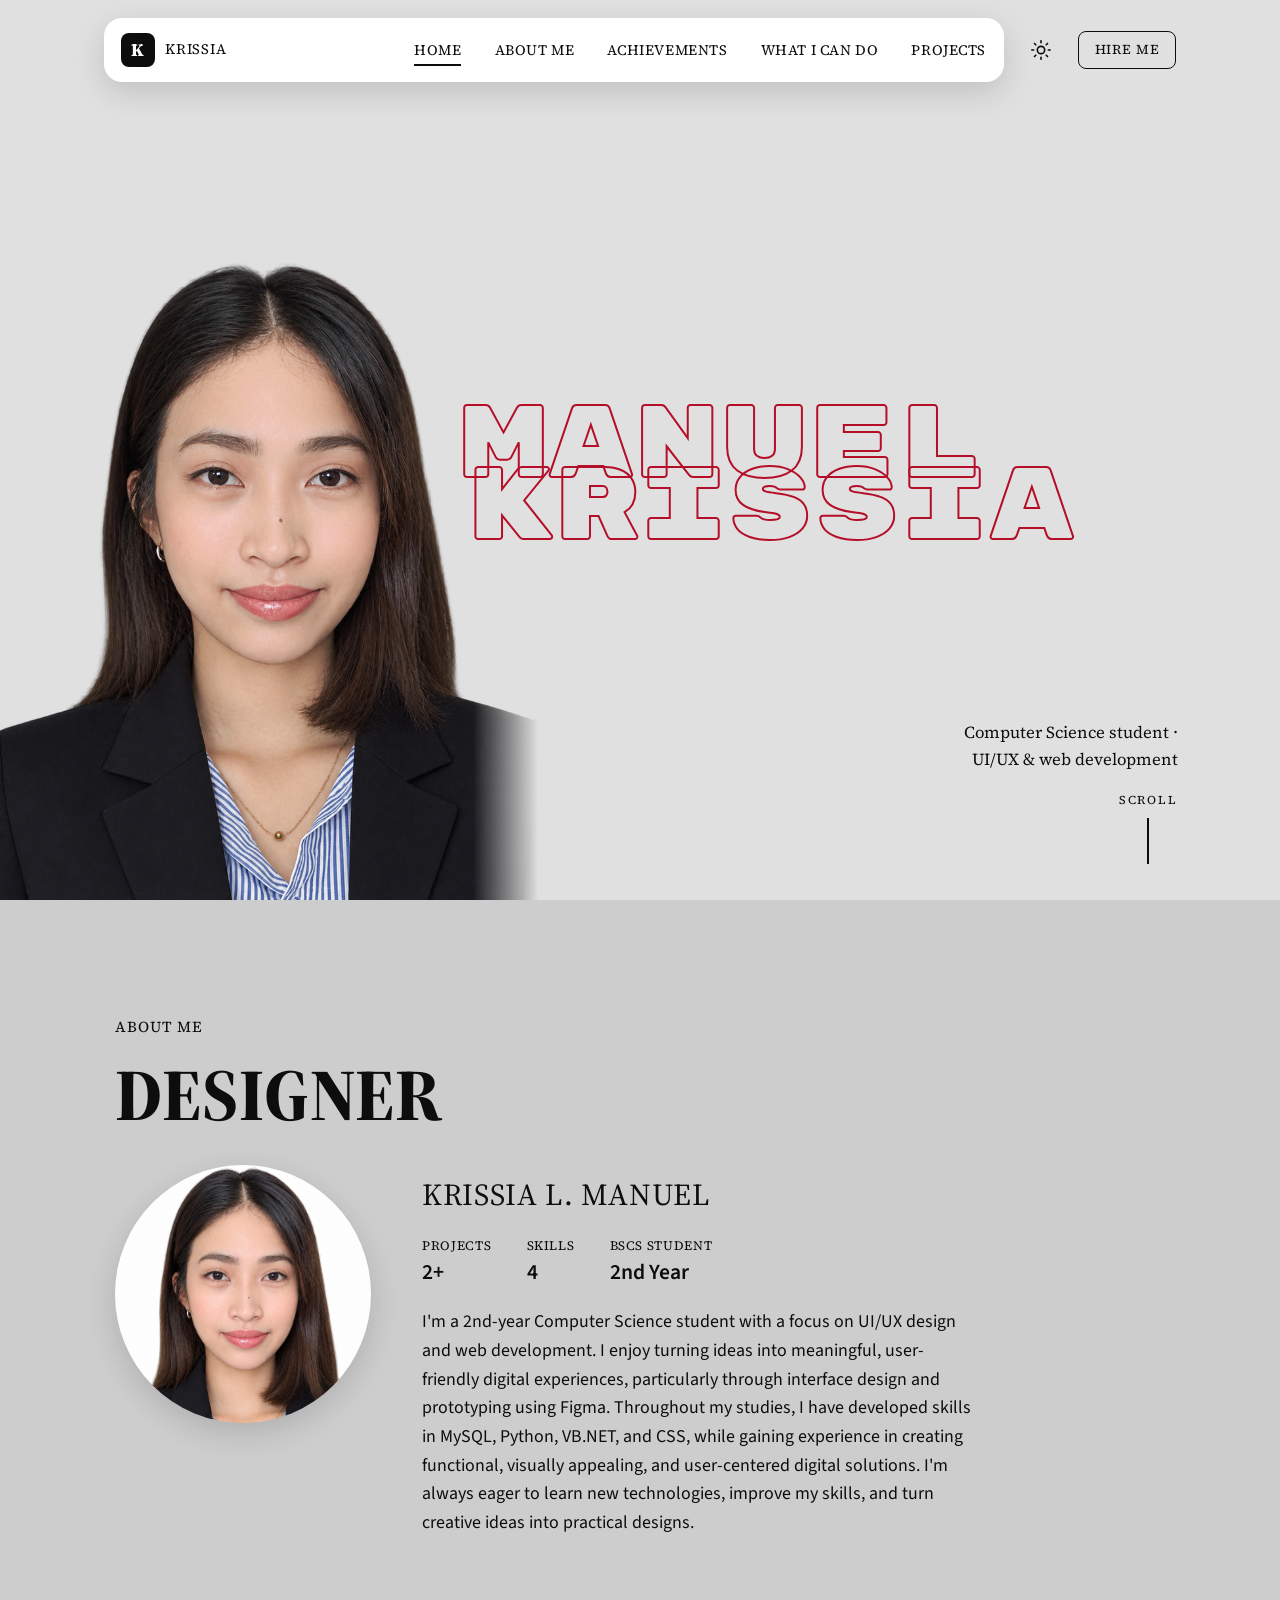
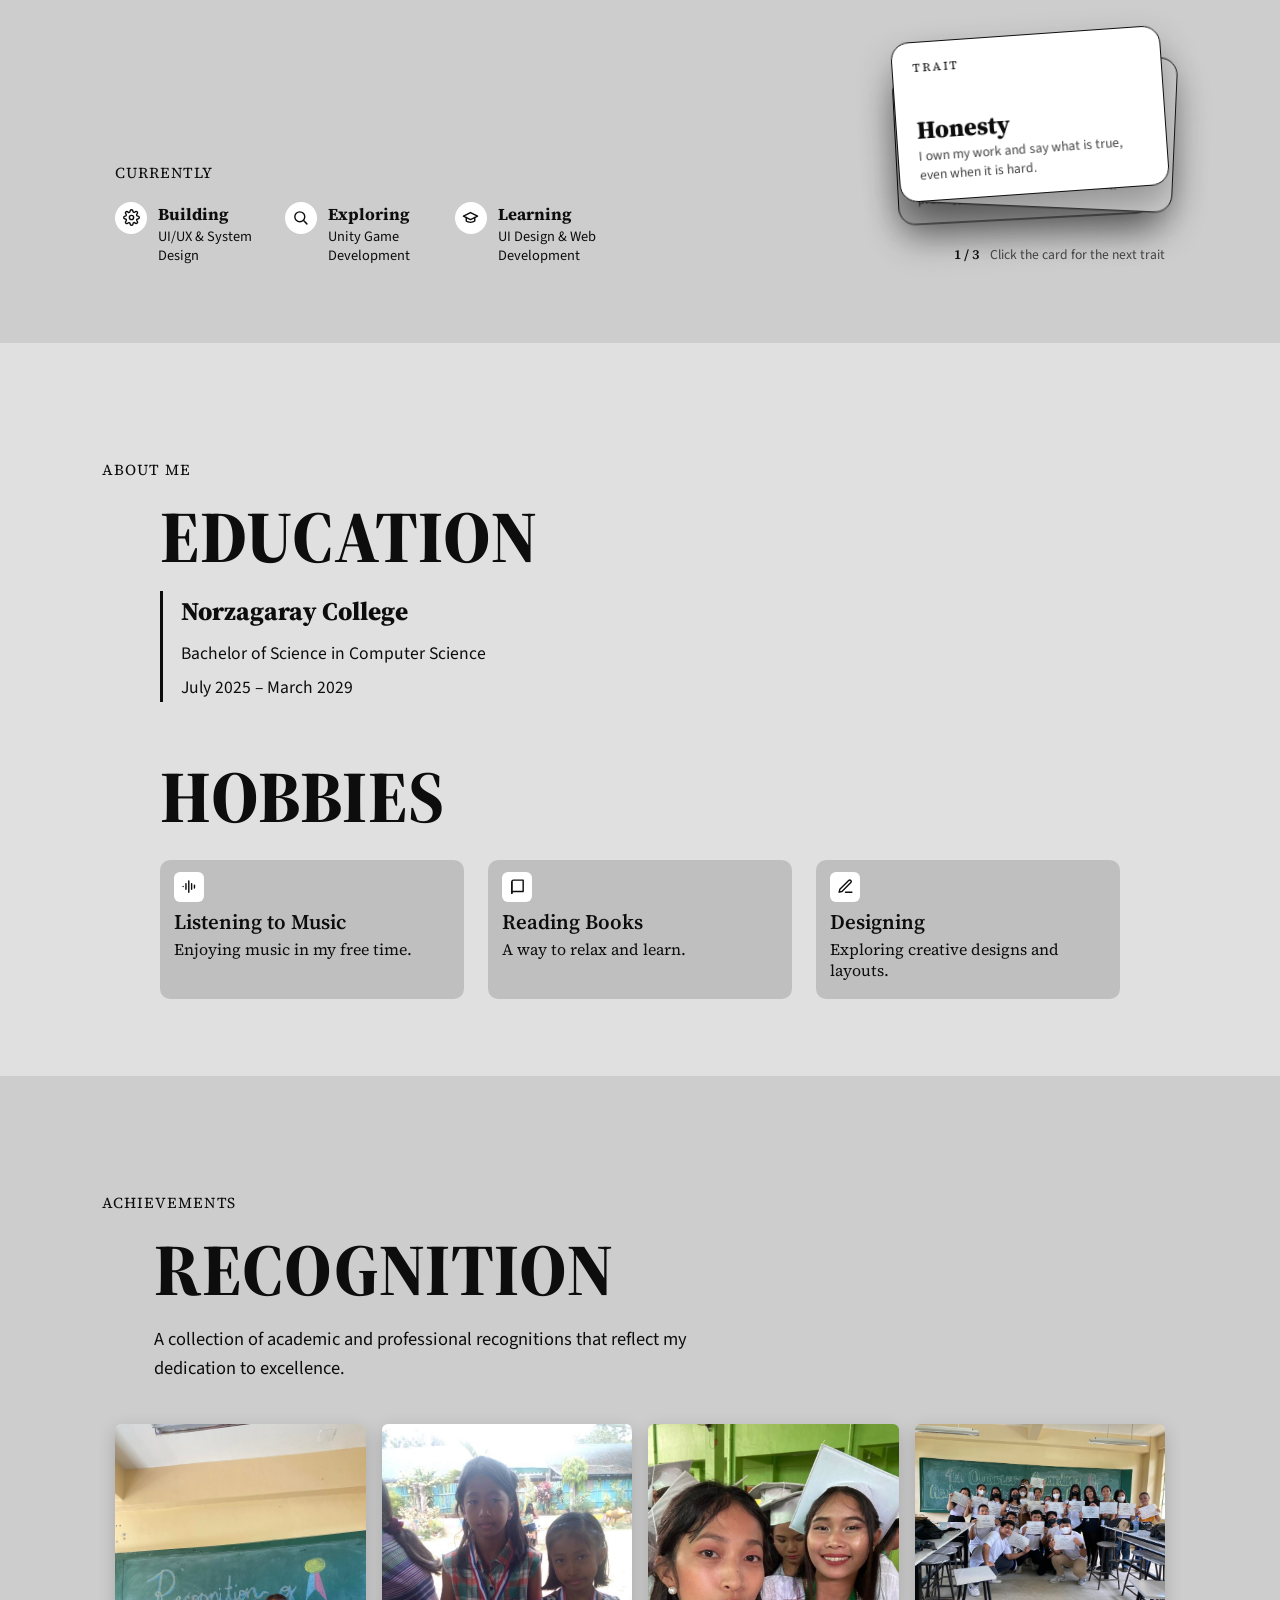
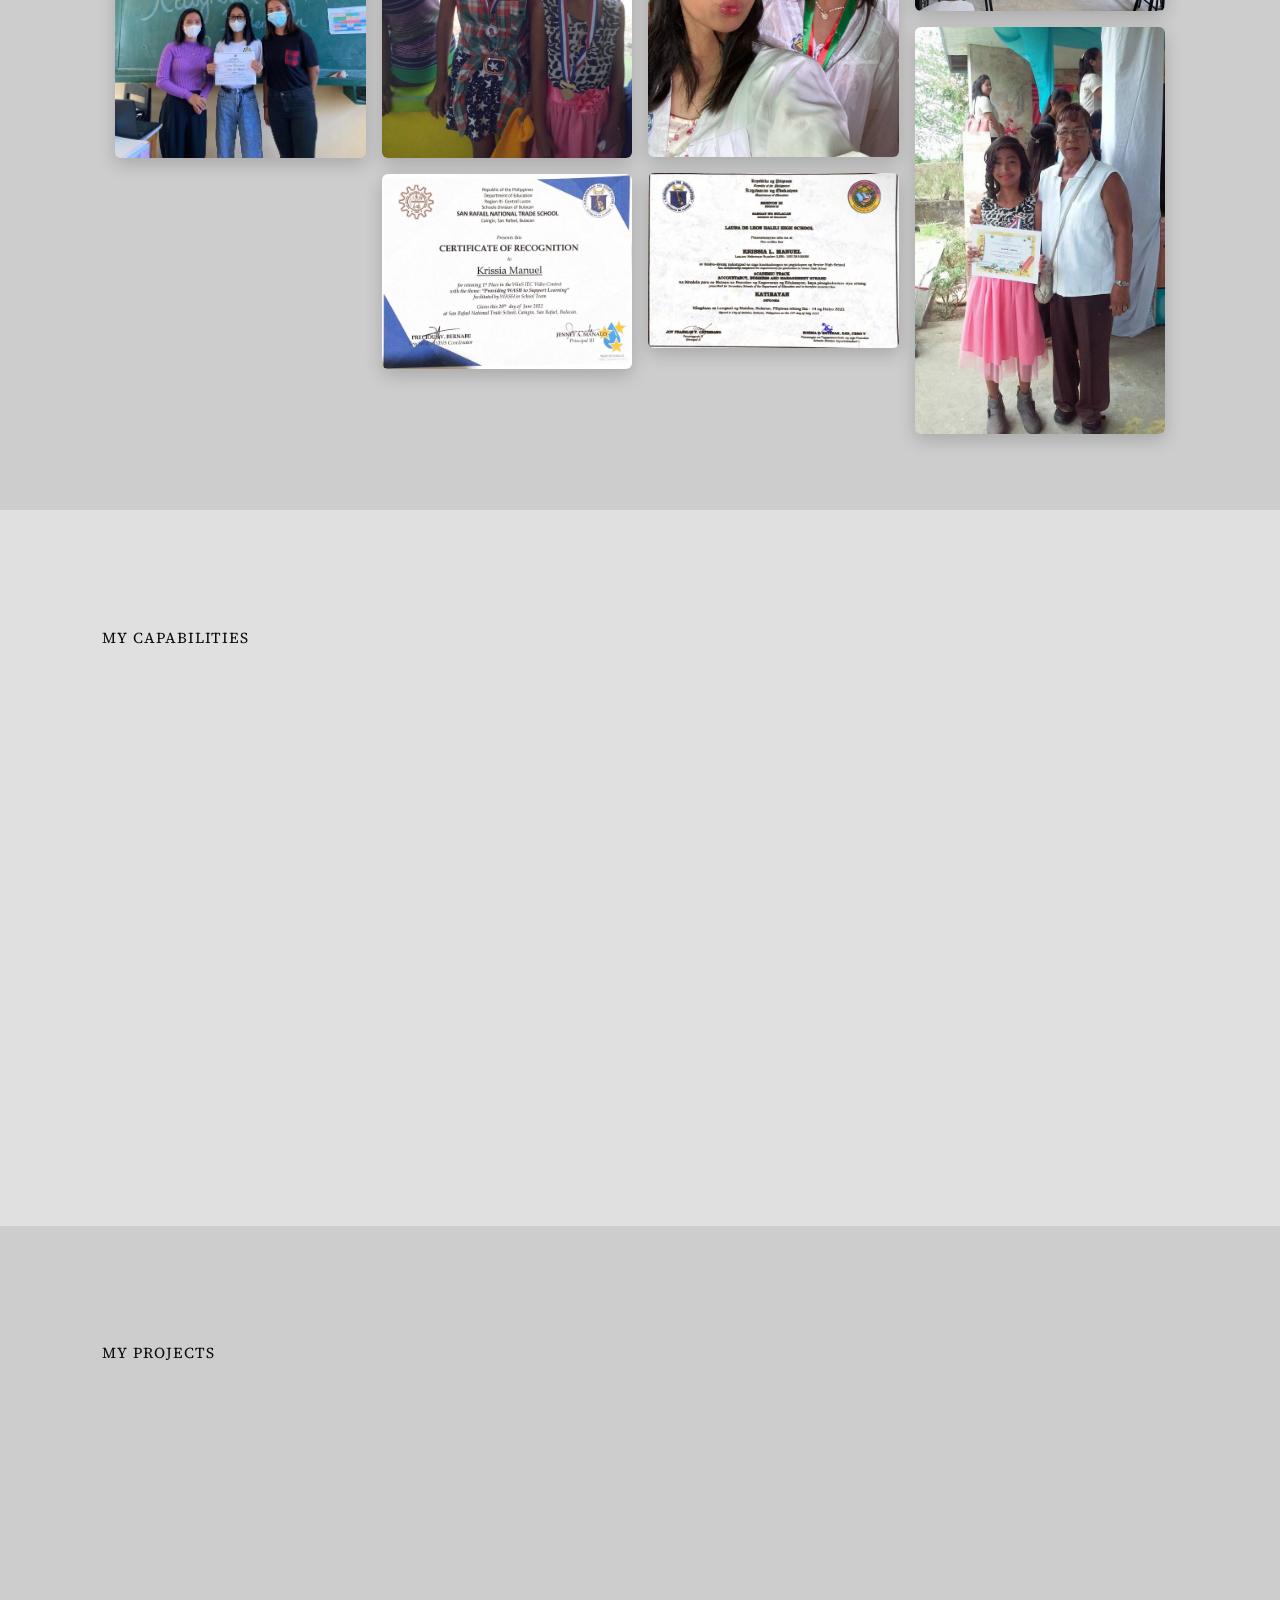
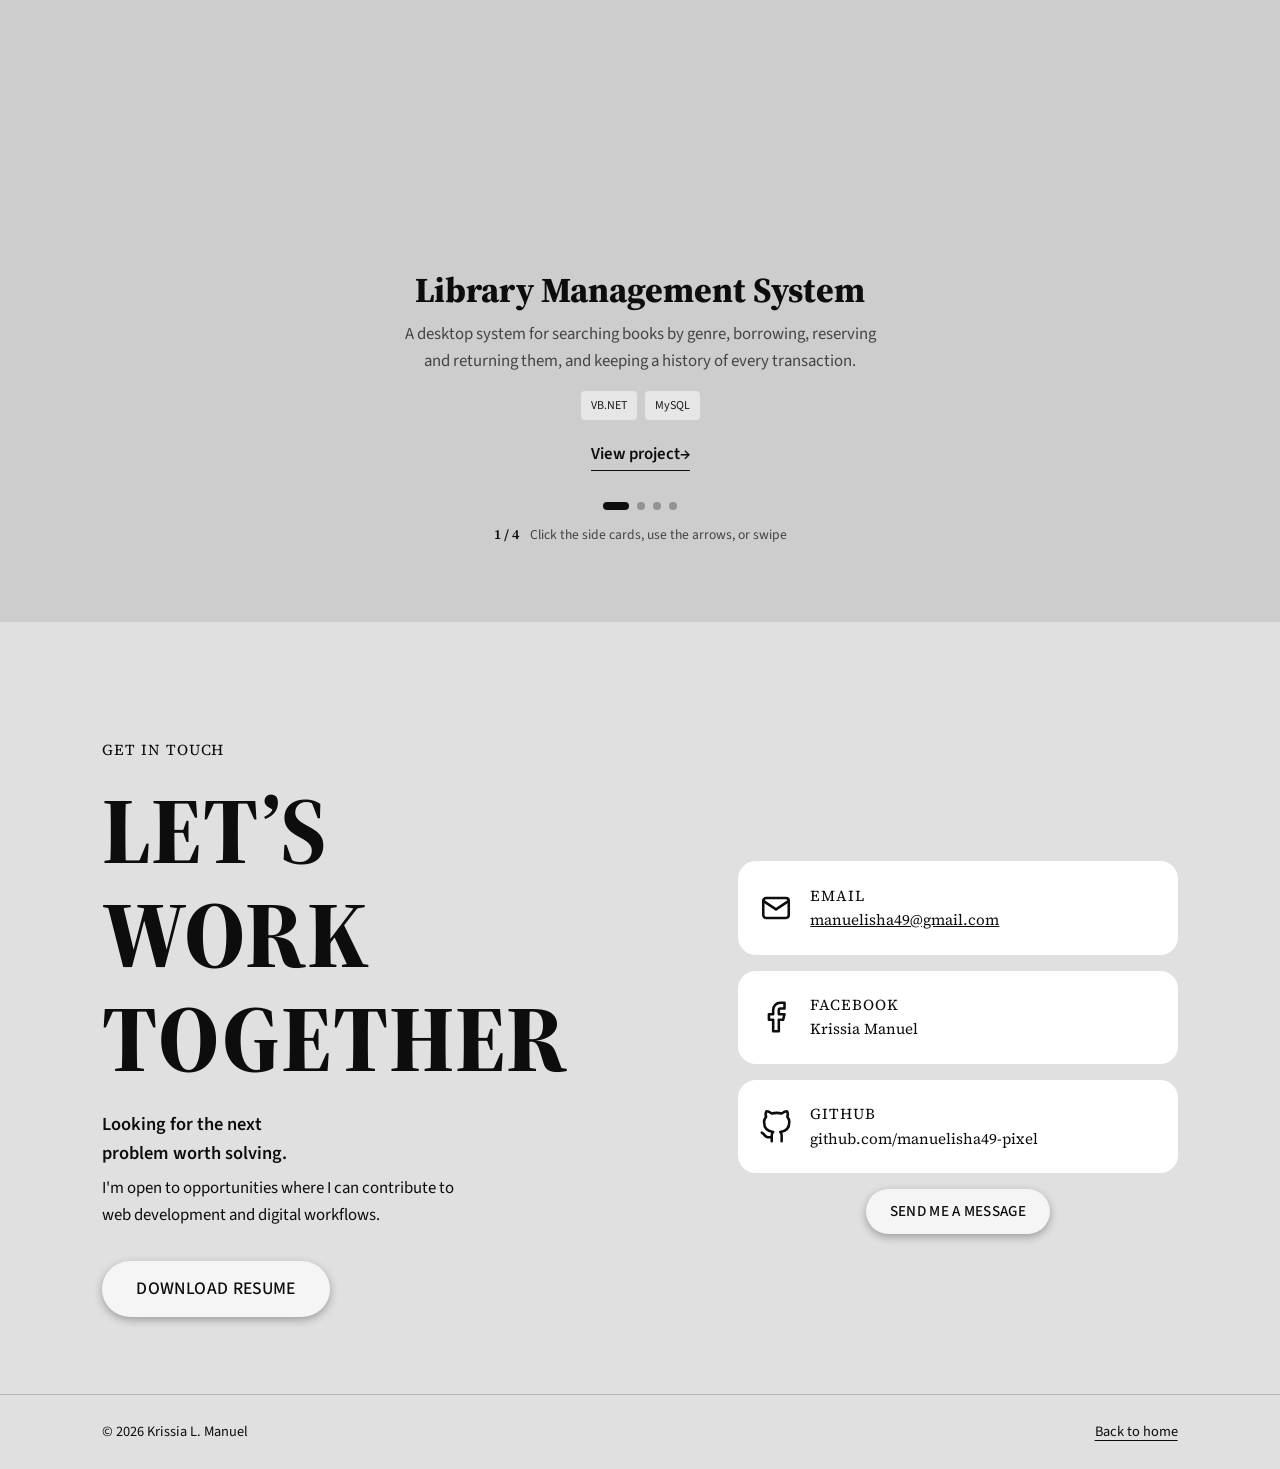
==== commit 0fba5d3c: "Update stylesheet and script version parameters" ====
--- a/index.html
+++ b/index.html
@@ -20,7 +20,7 @@
   <link rel="preconnect" href="https://fonts.googleapis.com" />
   <link rel="preconnect" href="https://fonts.gstatic.com" crossorigin />
   <link href="https://fonts.googleapis.com/css2?family=Rubik+Mono+One&family=Source+Sans+3:wght@400;500;600&family=Source+Serif+4:opsz,wght@8..60,400;8..60,600;8..60,800&display=swap" rel="stylesheet" />
-  <link rel="stylesheet" href="style.css?v=bw2" />
+  <link rel="stylesheet" href="style.css?v=y1" />
 </head>
 <body>
   <a class="skip-link" href="#about">Skip to content</a>
@@ -300,6 +300,6 @@
     <p class="pop-note" id="popNote" aria-live="polite"></p>
   </dialog>
 
-  <script src="script.js?v=bw2"></script>
+  <script src="script.js?v=y1"></script>
 </body>
 </html>
--- a/style.css
+++ b/style.css
@@ -11,12 +11,12 @@
   --ink: #0d0d0d;
   --muted: #444;
   --line: #0d0d0d;
-  --tag-bg: #e8dffa;
-  --tag-ink: #3b2a73;
+  --tag-bg: #e6e6e6;
+  --tag-ink: #1a1a1a;
   --heading: #0d0d0d;      /* headings: black in light mode */
   --hero-red: #b50e28;     /* the big MANUEL KRISSIA on the home page */
-  --accent: #6d4aff;
-  --accent-ink: #6d4aff;
+  --accent: #4a4a4a;        /* hover fills (white text on top) */
+  --accent-ink: #0d0d0d;    /* icons / outlines */
   --shadow: 0 10px 30px rgba(0, 0, 0, 0.14);
 
   --font-display: "Source Serif 4", Georgia, serif;
@@ -35,12 +35,12 @@
   --ink: #f3f3f3;
   --muted: #b5b5b5;
   --line: #f3f3f3;
-  --tag-bg: #3a2f66;
-  --tag-ink: #e4dcff;
+  --tag-bg: #3a3a3a;
+  --tag-ink: #f0f0f0;
   --heading: #f3f3f3;      /* headings: white in dark mode */
   --hero-red: #ff6b7d;     /* lighter red so the name stays readable on dark */
-  --accent: #a28bff;
-  --accent-ink: #a28bff;
+  --accent: #5a5a5a;
+  --accent-ink: #f3f3f3;
   --shadow: 0 10px 30px rgba(0, 0, 0, 0.5);
 }
 
@@ -448,7 +448,7 @@
 
 .btn-pill {
   display: inline-block; text-decoration: none; text-transform: uppercase; letter-spacing: 0.02em; font-weight: 500;
-  background: #f6f1fb; color: #0d0d0d; padding: 14px 34px; border-radius: 999px; font-size: 1.1rem;
+  background: #f5f5f5; color: #0d0d0d; padding: 14px 34px; border-radius: 999px; font-size: 1.1rem;
   box-shadow: 0 3px 8px rgba(0, 0, 0, 0.3);
   transition: transform 0.4s var(--ease), box-shadow 0.4s, background-color 0.3s, color 0.3s;
 }
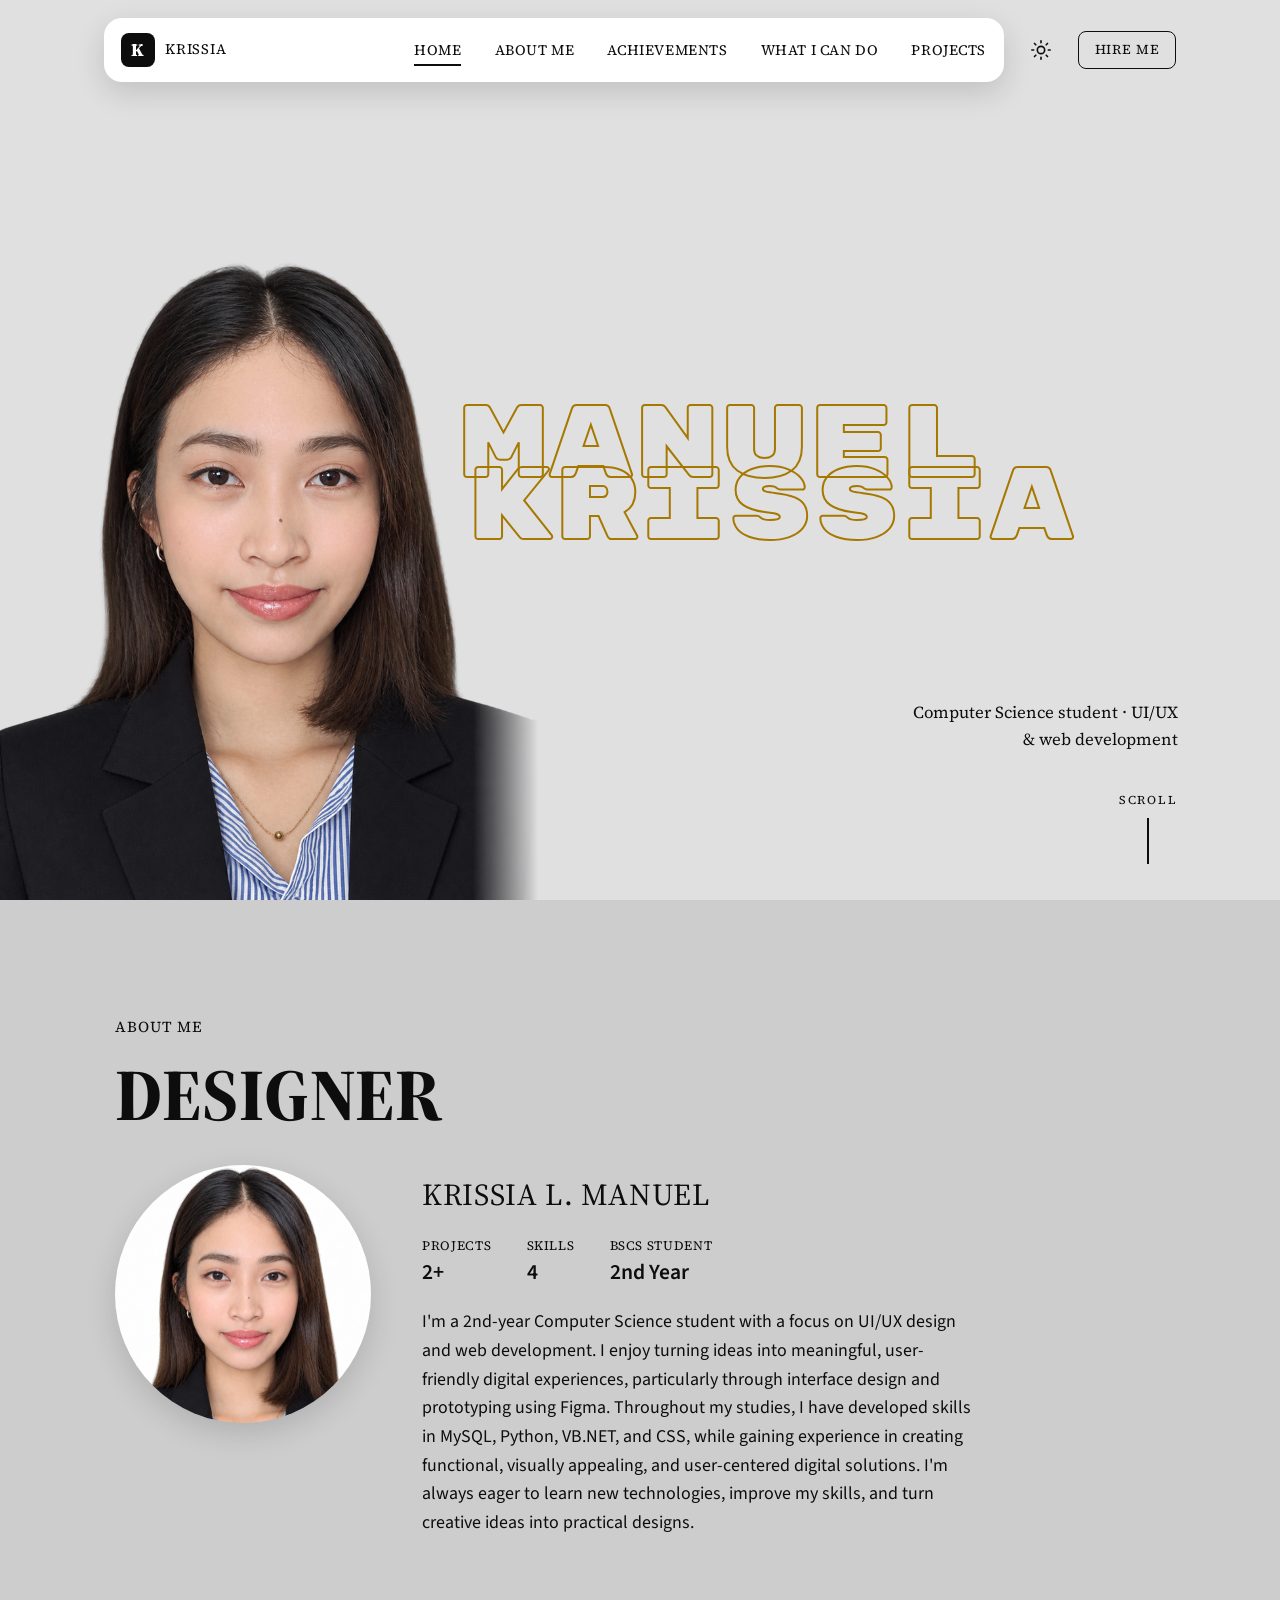
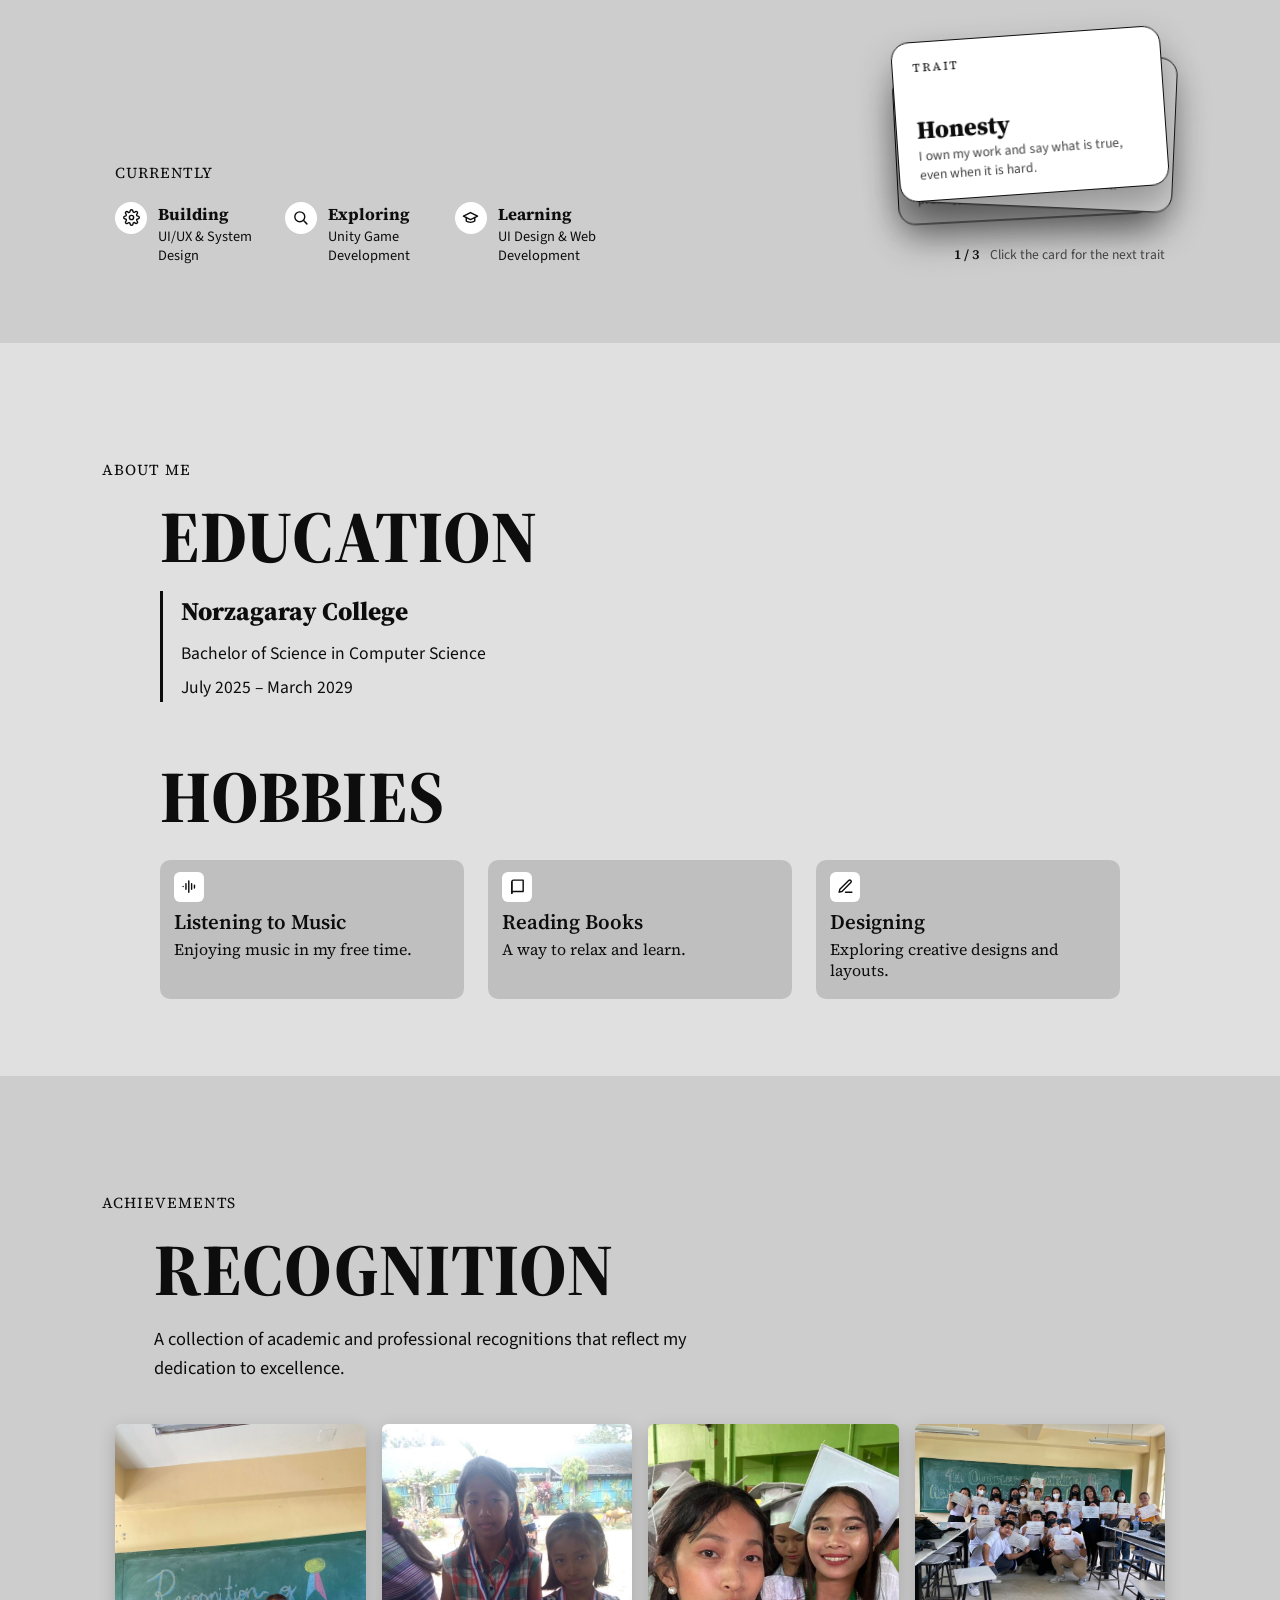
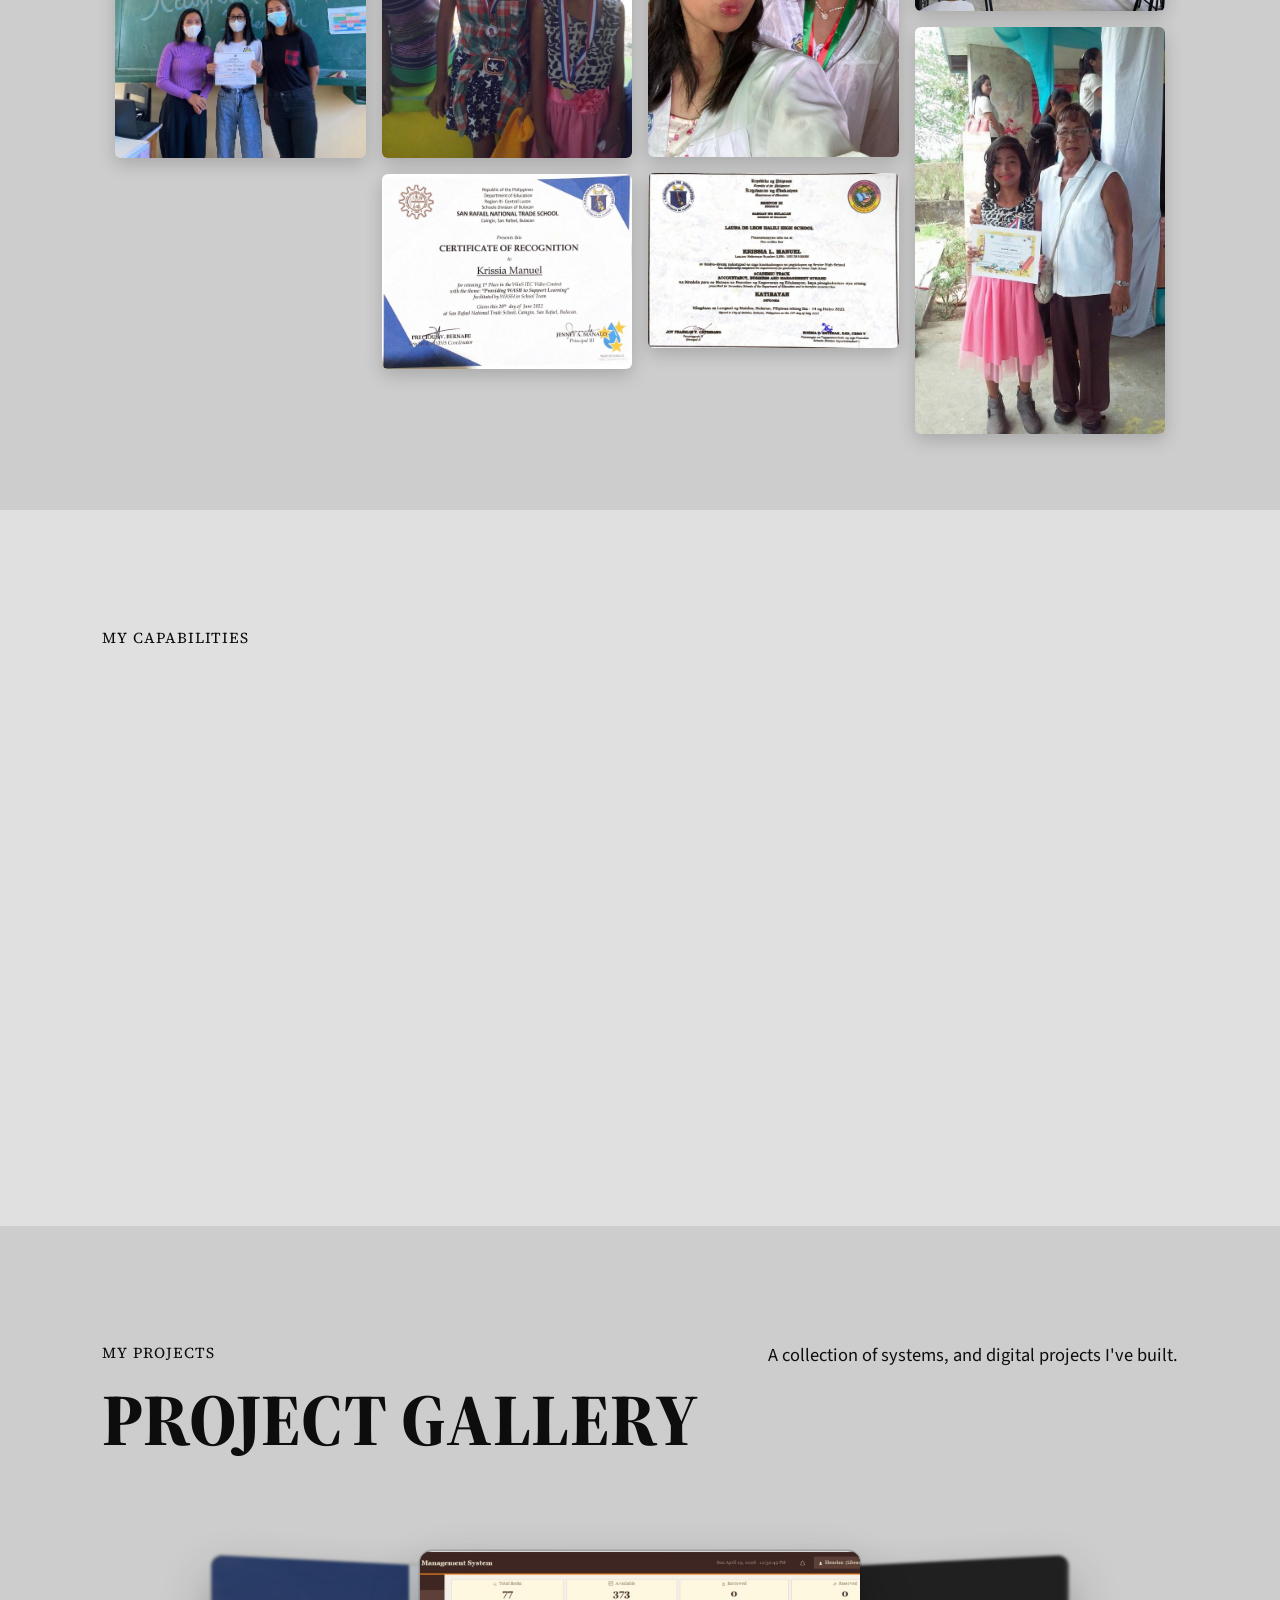
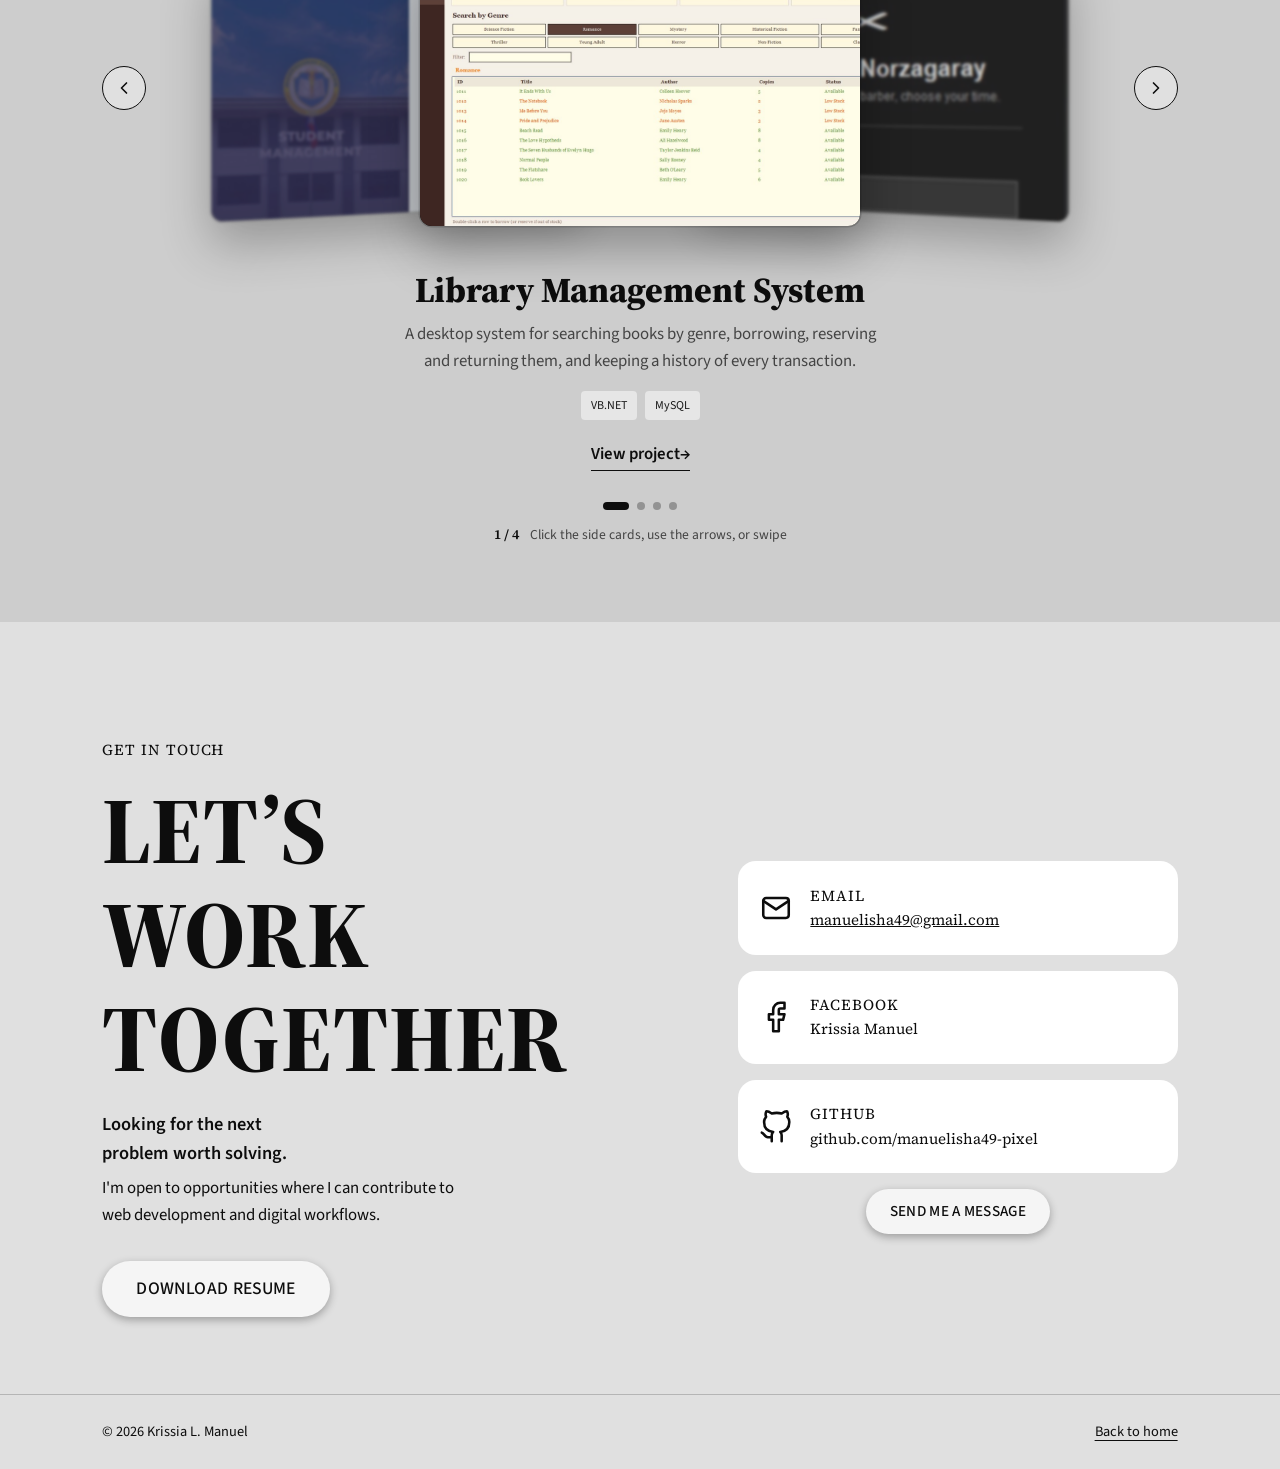
==== commit 4a8e42b5: "Update version parameters for CSS and JS files" ====
--- a/index.html
+++ b/index.html
@@ -20,7 +20,7 @@
   <link rel="preconnect" href="https://fonts.googleapis.com" />
   <link rel="preconnect" href="https://fonts.gstatic.com" crossorigin />
   <link href="https://fonts.googleapis.com/css2?family=Rubik+Mono+One&family=Source+Sans+3:wght@400;500;600&family=Source+Serif+4:opsz,wght@8..60,400;8..60,600;8..60,800&display=swap" rel="stylesheet" />
-  <link rel="stylesheet" href="style.css?v=y1" />
+  <link rel="stylesheet" href="style.css?v=n1" />
 </head>
 <body>
   <a class="skip-link" href="#about">Skip to content</a>
@@ -300,6 +300,6 @@
     <p class="pop-note" id="popNote" aria-live="polite"></p>
   </dialog>
 
-  <script src="script.js?v=y1"></script>
+  <script src="script.js?v=n1"></script>
 </body>
 </html>
--- a/style.css
+++ b/style.css
@@ -14,7 +14,7 @@
   --tag-bg: #e6e6e6;
   --tag-ink: #1a1a1a;
   --heading: #0d0d0d;      /* headings: black in light mode */
-  --hero-red: #b50e28;     /* the big MANUEL KRISSIA on the home page */
+  --hero-color: #a67800;   /* big MANUEL KRISSIA on the home page: golden yellow (bright yellow vanishes on light grey) */
   --accent: #4a4a4a;        /* hover fills (white text on top) */
   --accent-ink: #0d0d0d;    /* icons / outlines */
   --shadow: 0 10px 30px rgba(0, 0, 0, 0.14);
@@ -38,7 +38,7 @@
   --tag-bg: #3a3a3a;
   --tag-ink: #f0f0f0;
   --heading: #f3f3f3;      /* headings: white in dark mode */
-  --hero-red: #ff6b7d;     /* lighter red so the name stays readable on dark */
+  --hero-color: #ffd60a;   /* bright yellow on the dark page */
   --accent: #5a5a5a;
   --accent-ink: #f3f3f3;
   --shadow: 0 10px 30px rgba(0, 0, 0, 0.5);
@@ -207,7 +207,7 @@
 
 .hero-line .ch {
   display: inline-block; color: transparent;
-  -webkit-text-stroke: 2px var(--hero-red);
+  -webkit-text-stroke: 2px var(--hero-color);
   transform: translateY(110%) rotate(6deg); opacity: 0;
   animation: chIn 0.9s var(--ease) forwards;
   animation-delay: calc(0.5s + var(--i) * 0.055s);
@@ -215,13 +215,13 @@
   cursor: default;
 }
 @keyframes chIn { to { transform: none; opacity: 1; } }
-.hero-line .ch:hover { color: var(--hero-red); transform: translateY(-8px) rotate(-3deg); }
+.hero-line .ch:hover { color: var(--hero-color); transform: translateY(-8px) rotate(-3deg); }
 .hero-title.parallax .hero-line.l1 { transition: transform 0.2s linear; }
 .hero-title.parallax .hero-line.l2 { transition: transform 0.2s linear; }
 
 .hero-sub {
-  position: absolute; z-index: 2; right: clamp(1.25rem, 8vw, 7rem); bottom: 14vh;
-  max-width: 24ch; text-align: right; margin: 0;
+  position: absolute; z-index: 2; right: clamp(1.25rem, 8vw, 7rem); bottom: calc(4vh + 110px);
+  max-width: 30ch; text-align: right; margin: 0;
   font-family: var(--font-display); font-size: 1.05rem;
   opacity: 0; animation: fadeIn 1s 1.6s var(--ease) forwards;
 }
@@ -566,7 +566,7 @@
    HEADING COLOR
    Headings are black (light mode) and white (dark mode).
    Change --heading at the top of this file to recolor them all.
-   The big MANUEL KRISSIA on the home page uses --hero-red instead.
+   The big MANUEL KRISSIA on the home page uses --hero-color instead.
    ===================================================== */
 .display,
 .edu-card h3,
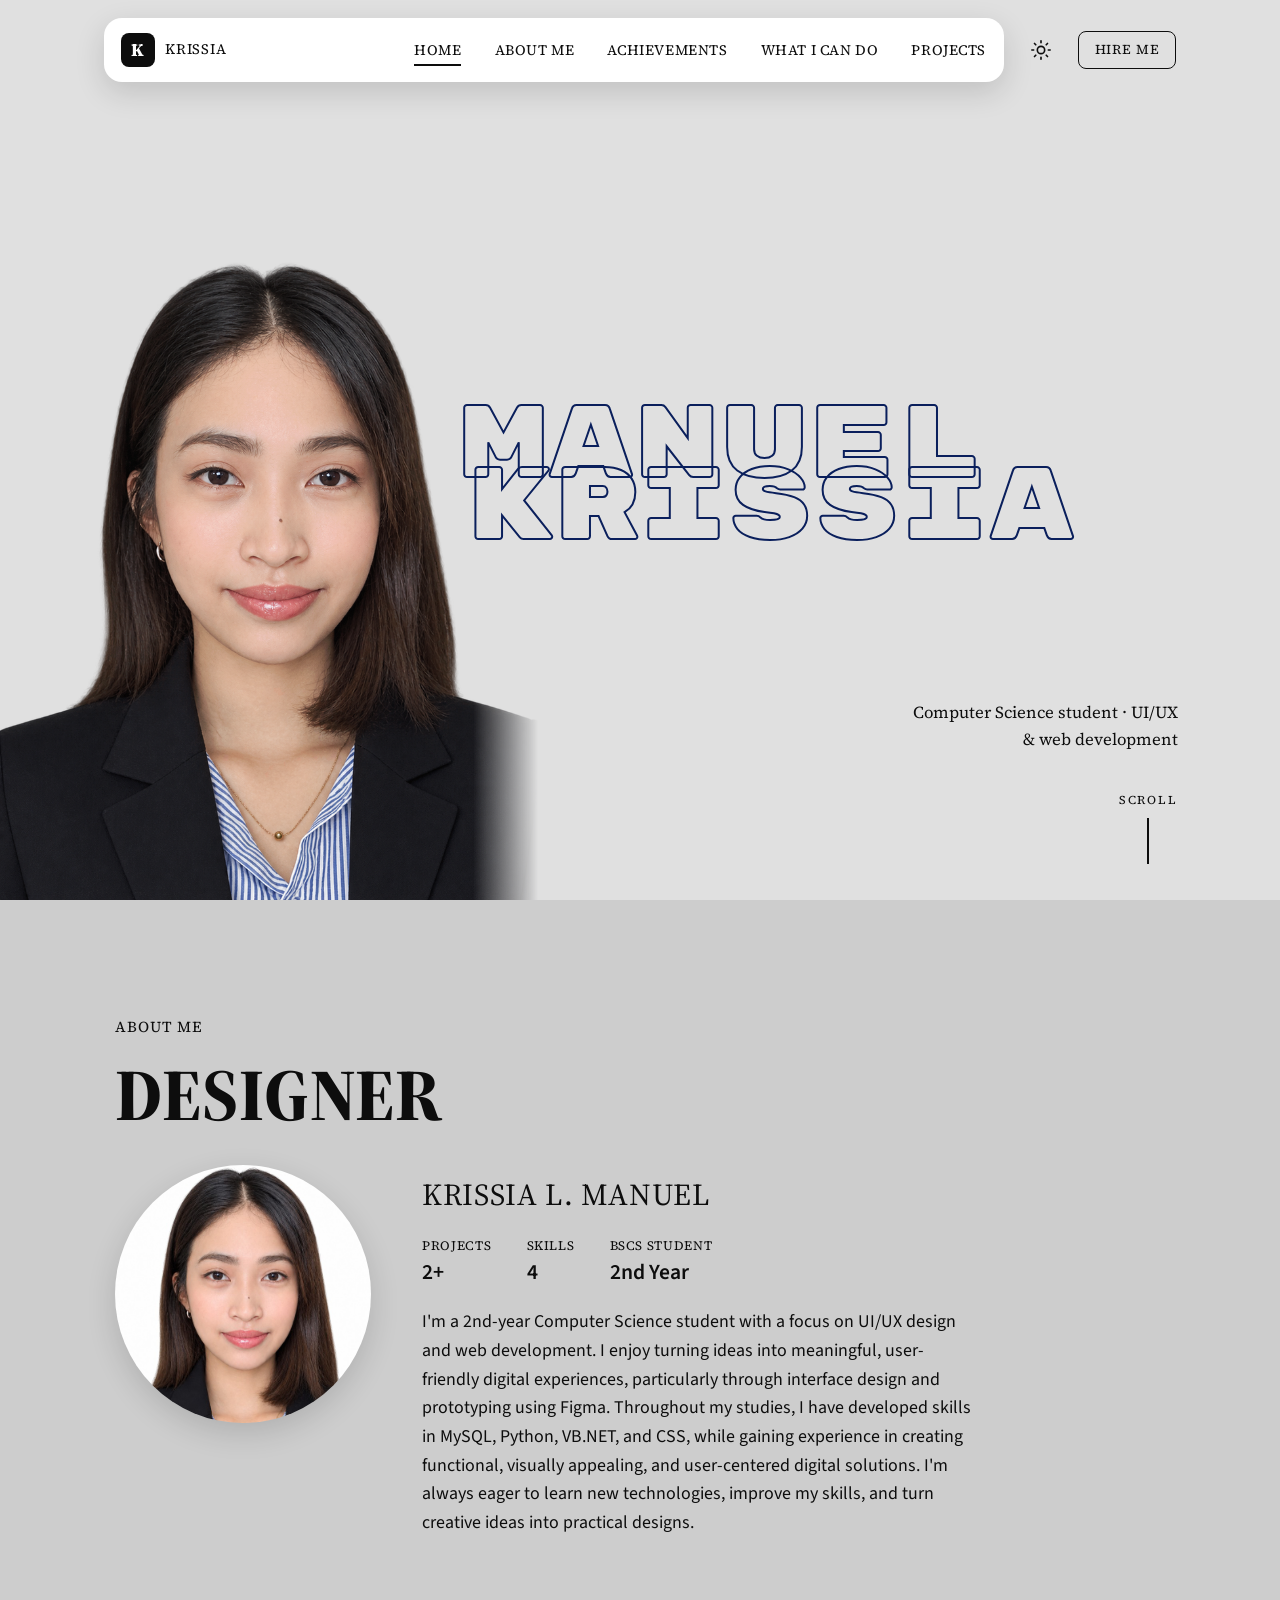
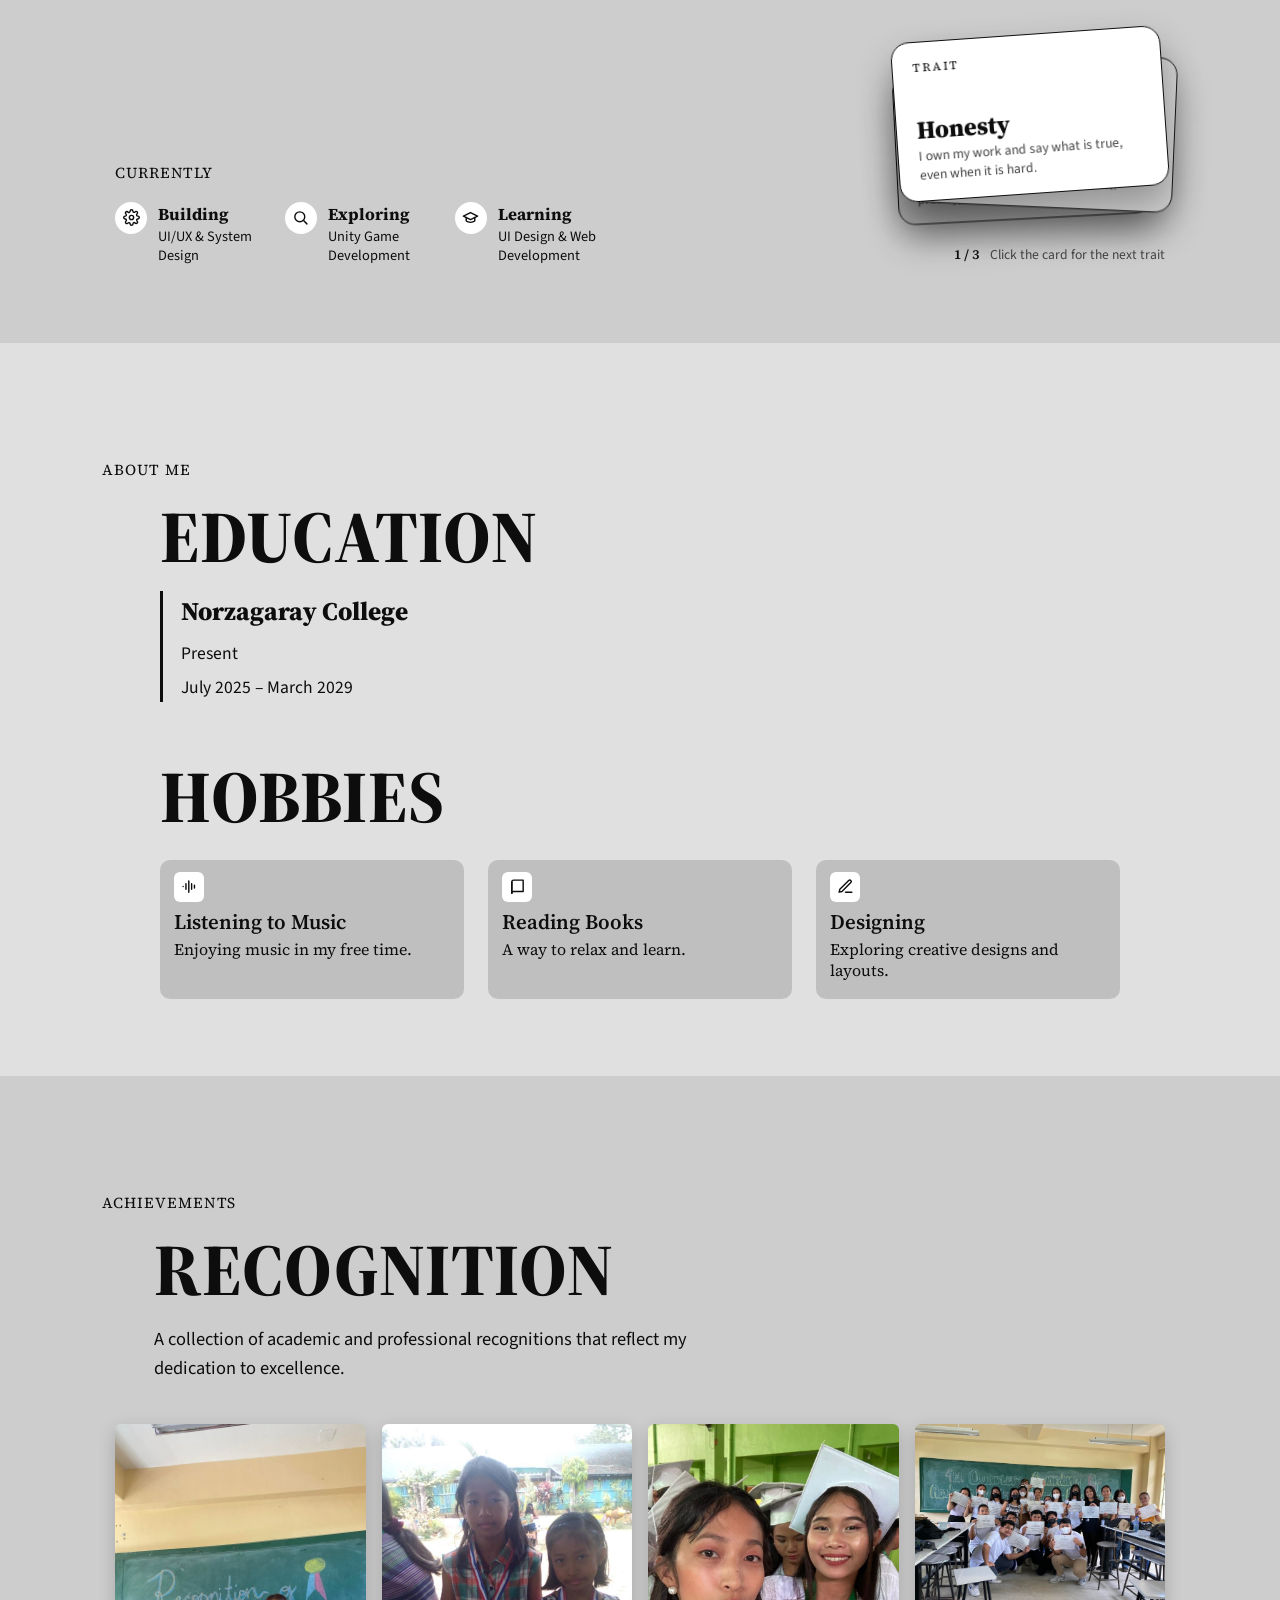
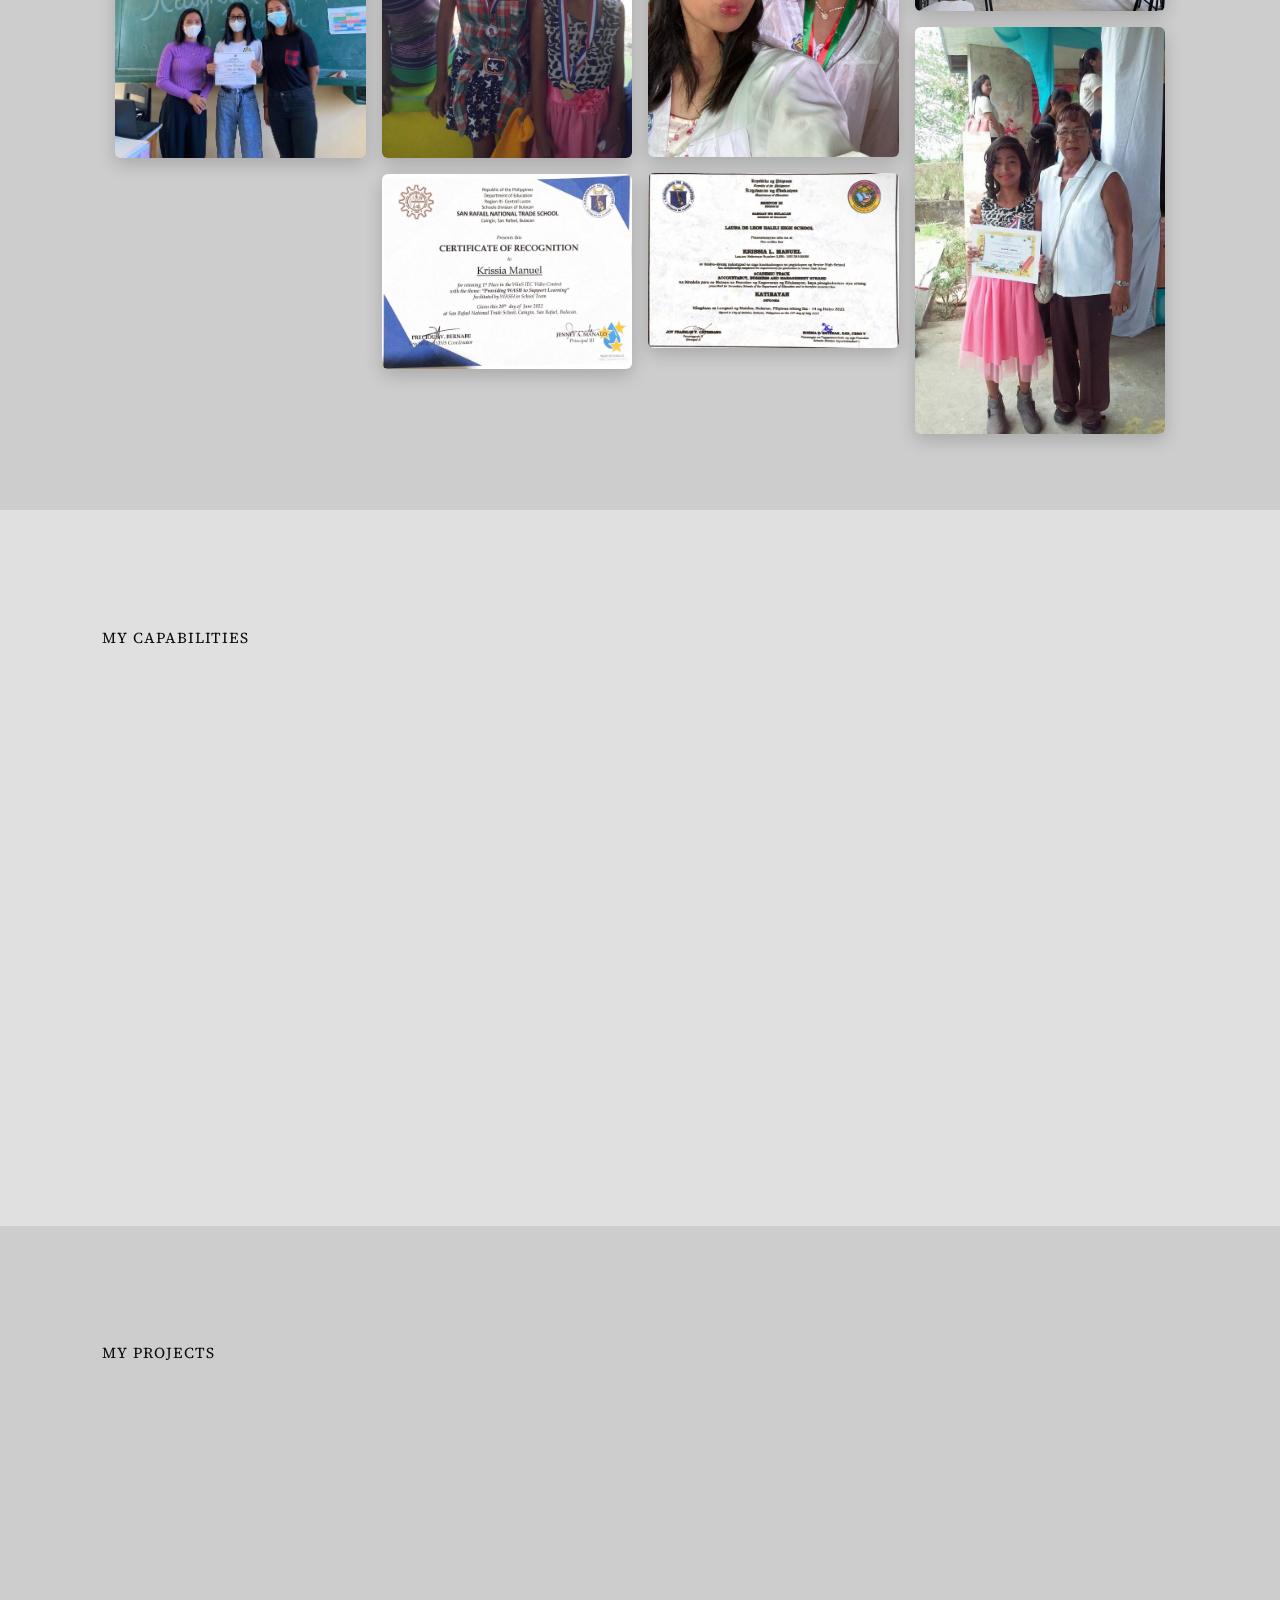
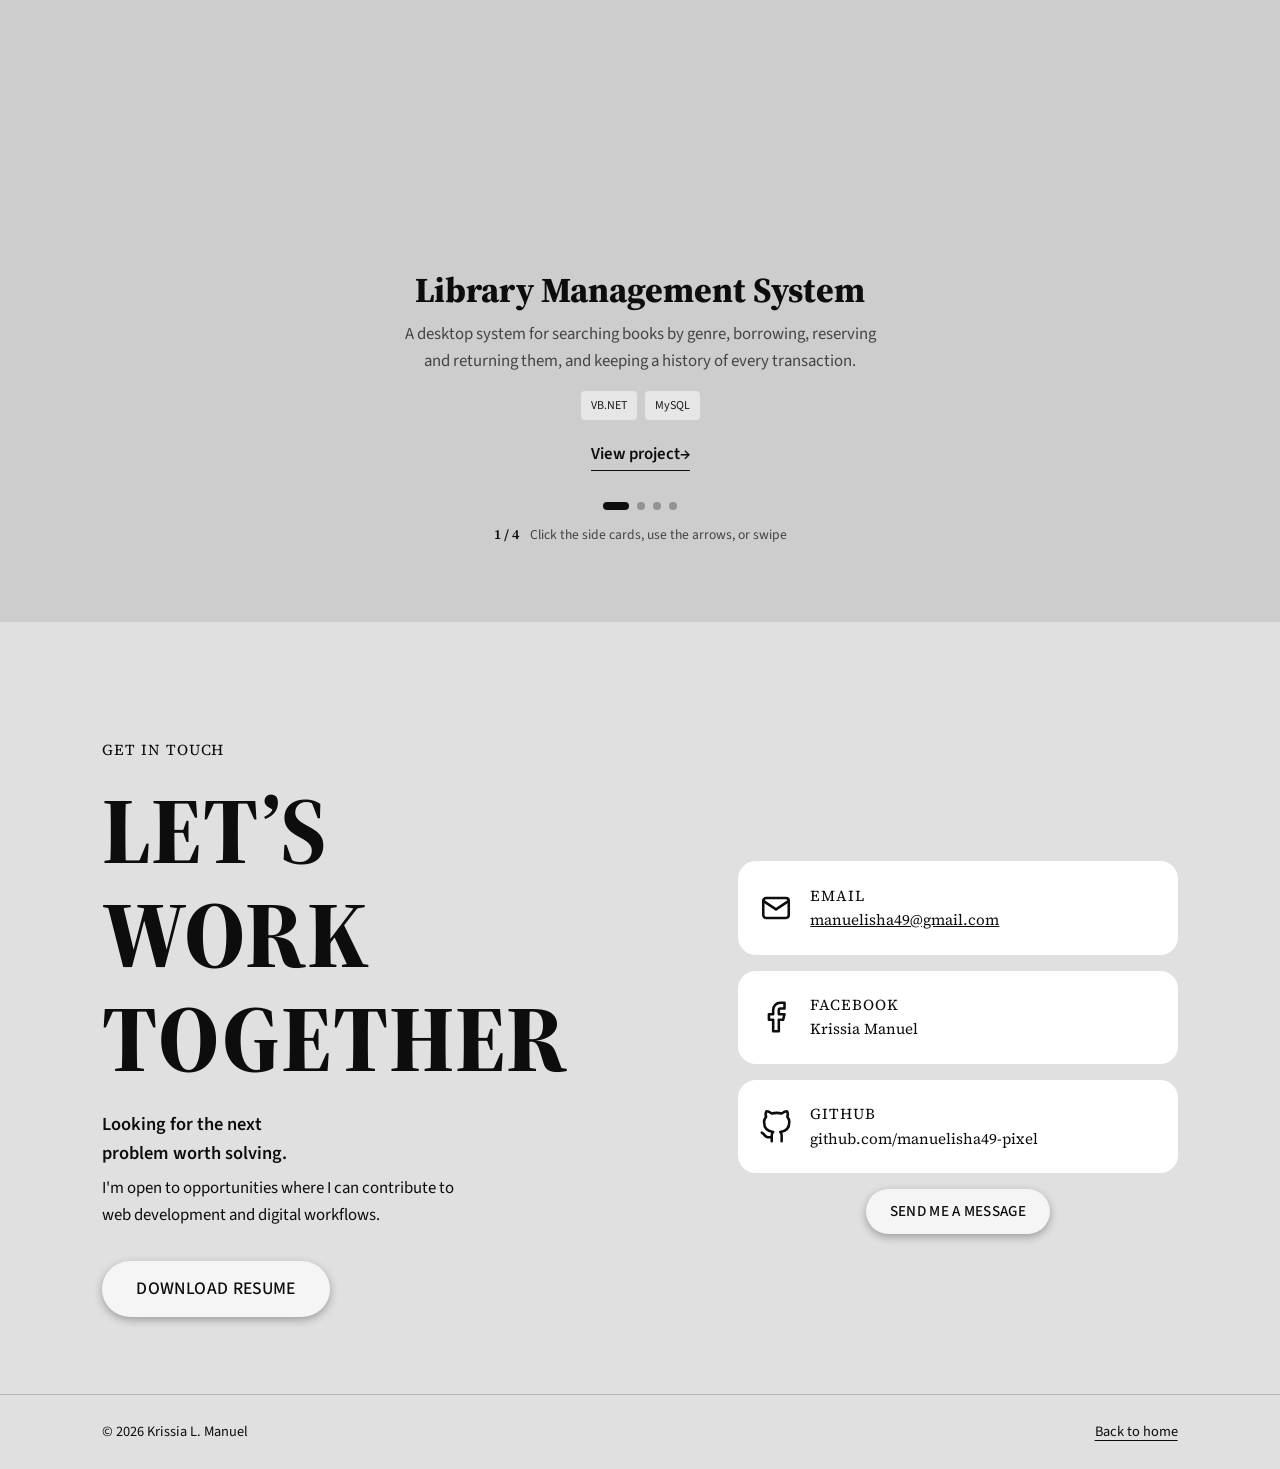
==== commit 57a8dc6f: "Change education status to 'Present' Updated education section to reflect current status." ====
--- a/index.html
+++ b/index.html
@@ -127,7 +127,7 @@
         <h2 class="display reveal">EDUCATION</h2>
         <div class="edu-card reveal">
           <h3>Norzagaray College</h3>
-          <p>Bachelor of Science in Computer Science</p>
+          <p>Present</p>
           <p>July 2025 &ndash; March 2029</p>
         </div>
 
--- a/style.css
+++ b/style.css
@@ -14,7 +14,7 @@
   --tag-bg: #e6e6e6;
   --tag-ink: #1a1a1a;
   --heading: #0d0d0d;      /* headings: black in light mode */
-  --hero-color: #a67800;   /* big MANUEL KRISSIA on the home page: golden yellow (bright yellow vanishes on light grey) */
+  --hero-color: #0a1f5c;   /* big MANUEL KRISSIA on the home page: navy blue */
   --accent: #4a4a4a;        /* hover fills (white text on top) */
   --accent-ink: #0d0d0d;    /* icons / outlines */
   --shadow: 0 10px 30px rgba(0, 0, 0, 0.14);
@@ -38,7 +38,7 @@
   --tag-bg: #3a3a3a;
   --tag-ink: #f0f0f0;
   --heading: #f3f3f3;      /* headings: white in dark mode */
-  --hero-color: #ffd60a;   /* bright yellow on the dark page */
+  --hero-color: #6f8dff;   /* lighter blue on the dark page (navy would vanish) */
   --accent: #5a5a5a;
   --accent-ink: #f3f3f3;
   --shadow: 0 10px 30px rgba(0, 0, 0, 0.5);
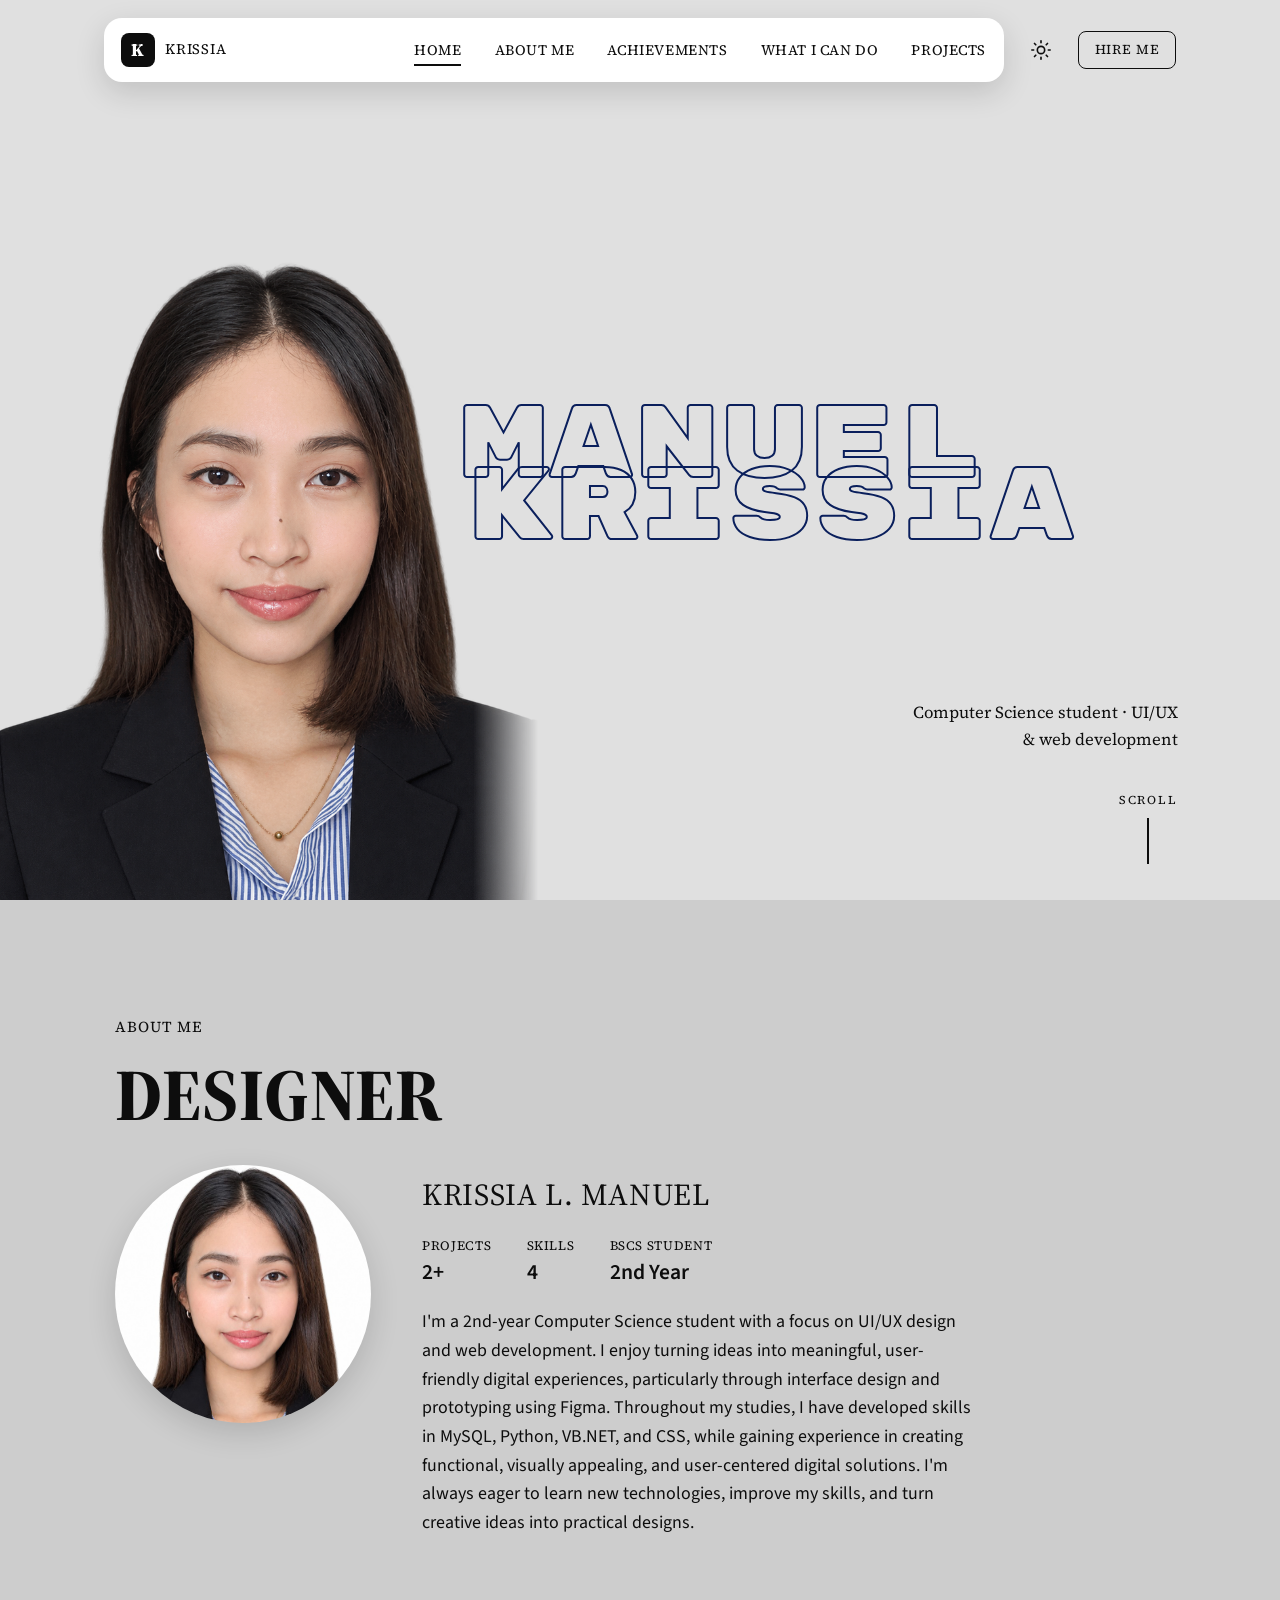
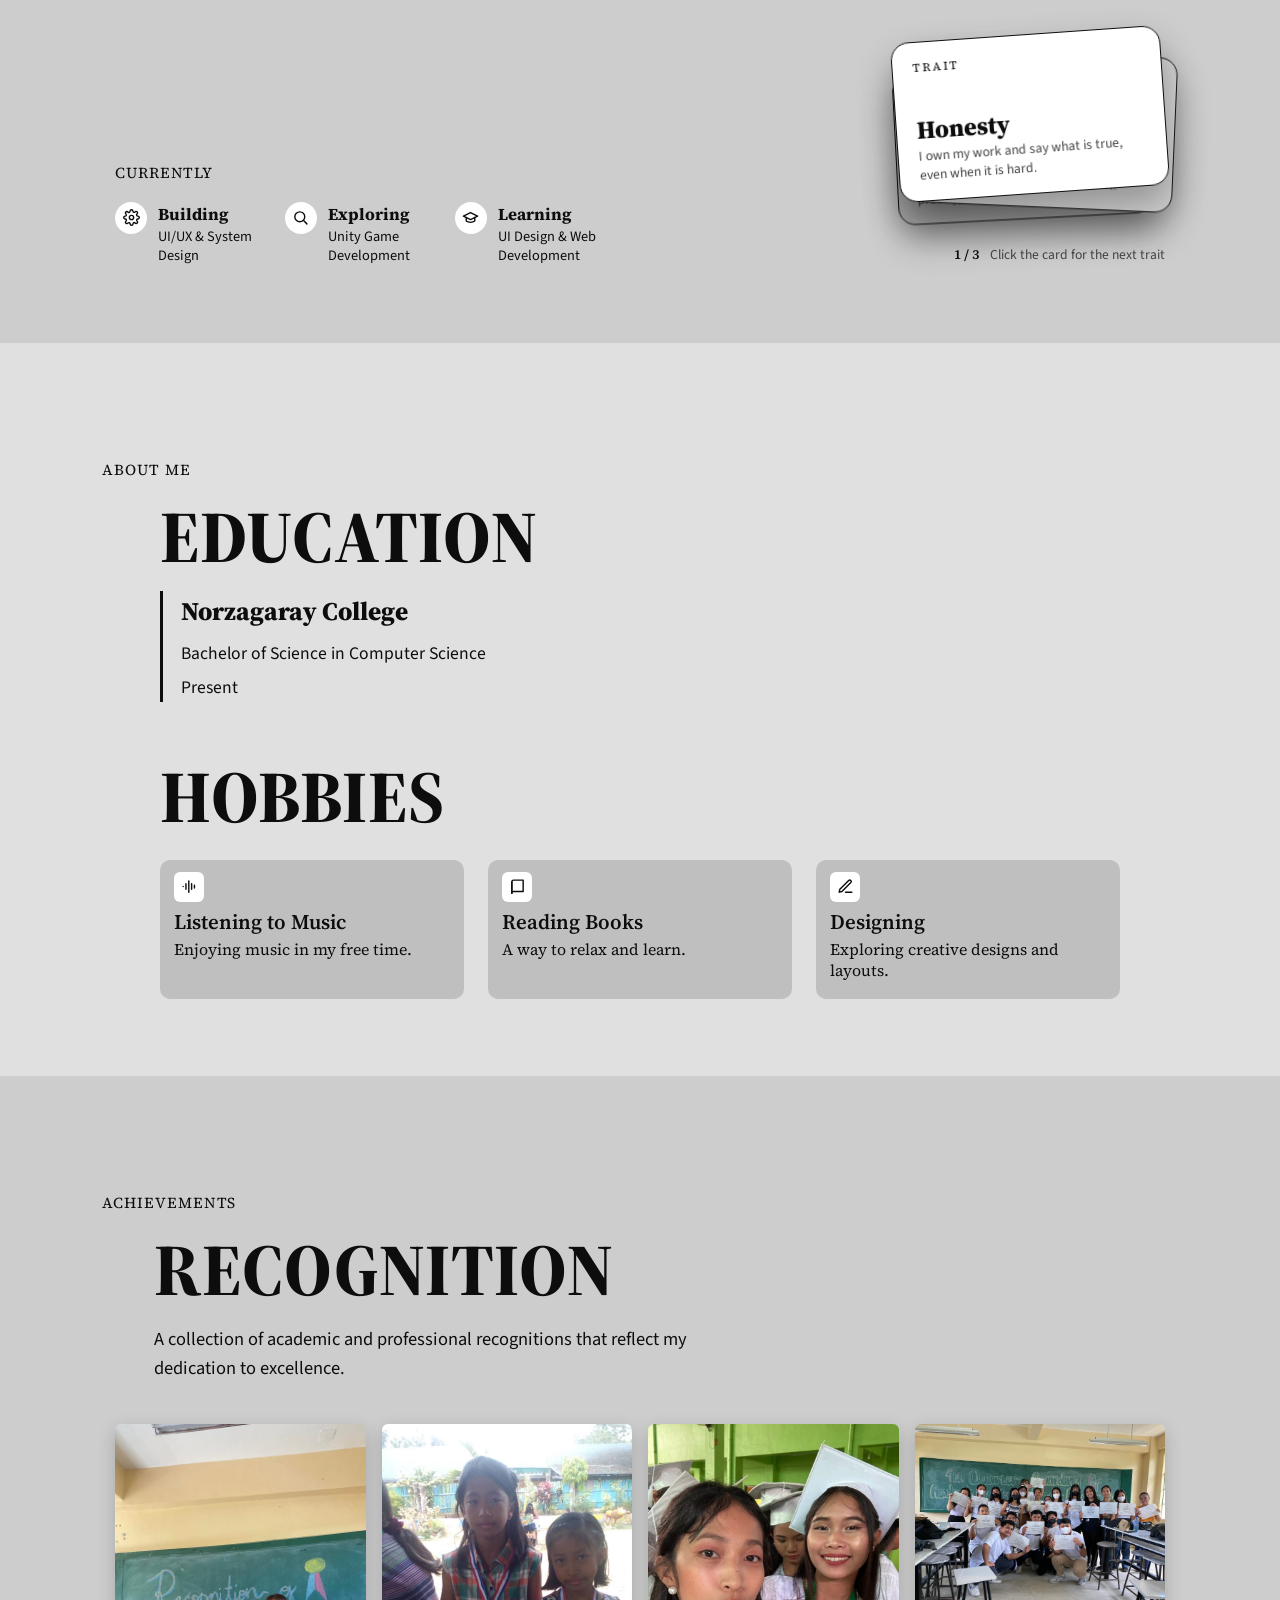
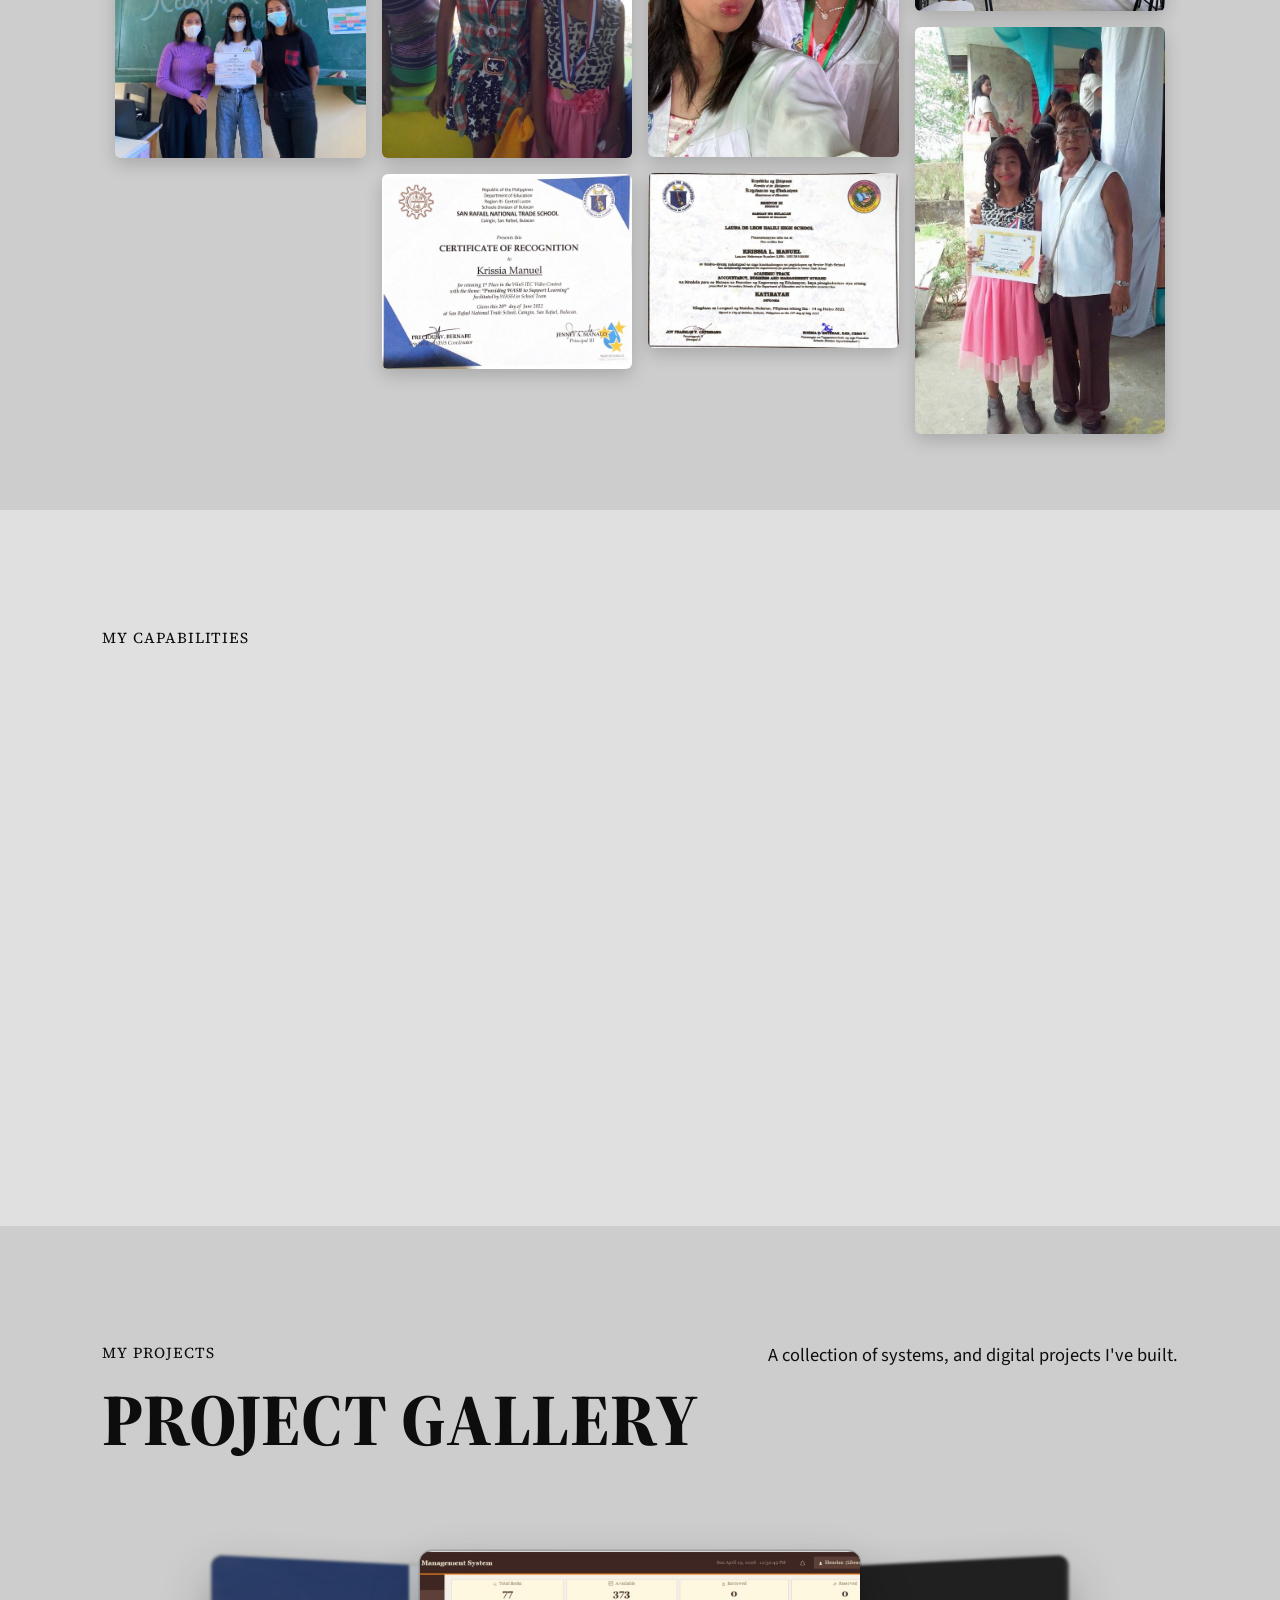
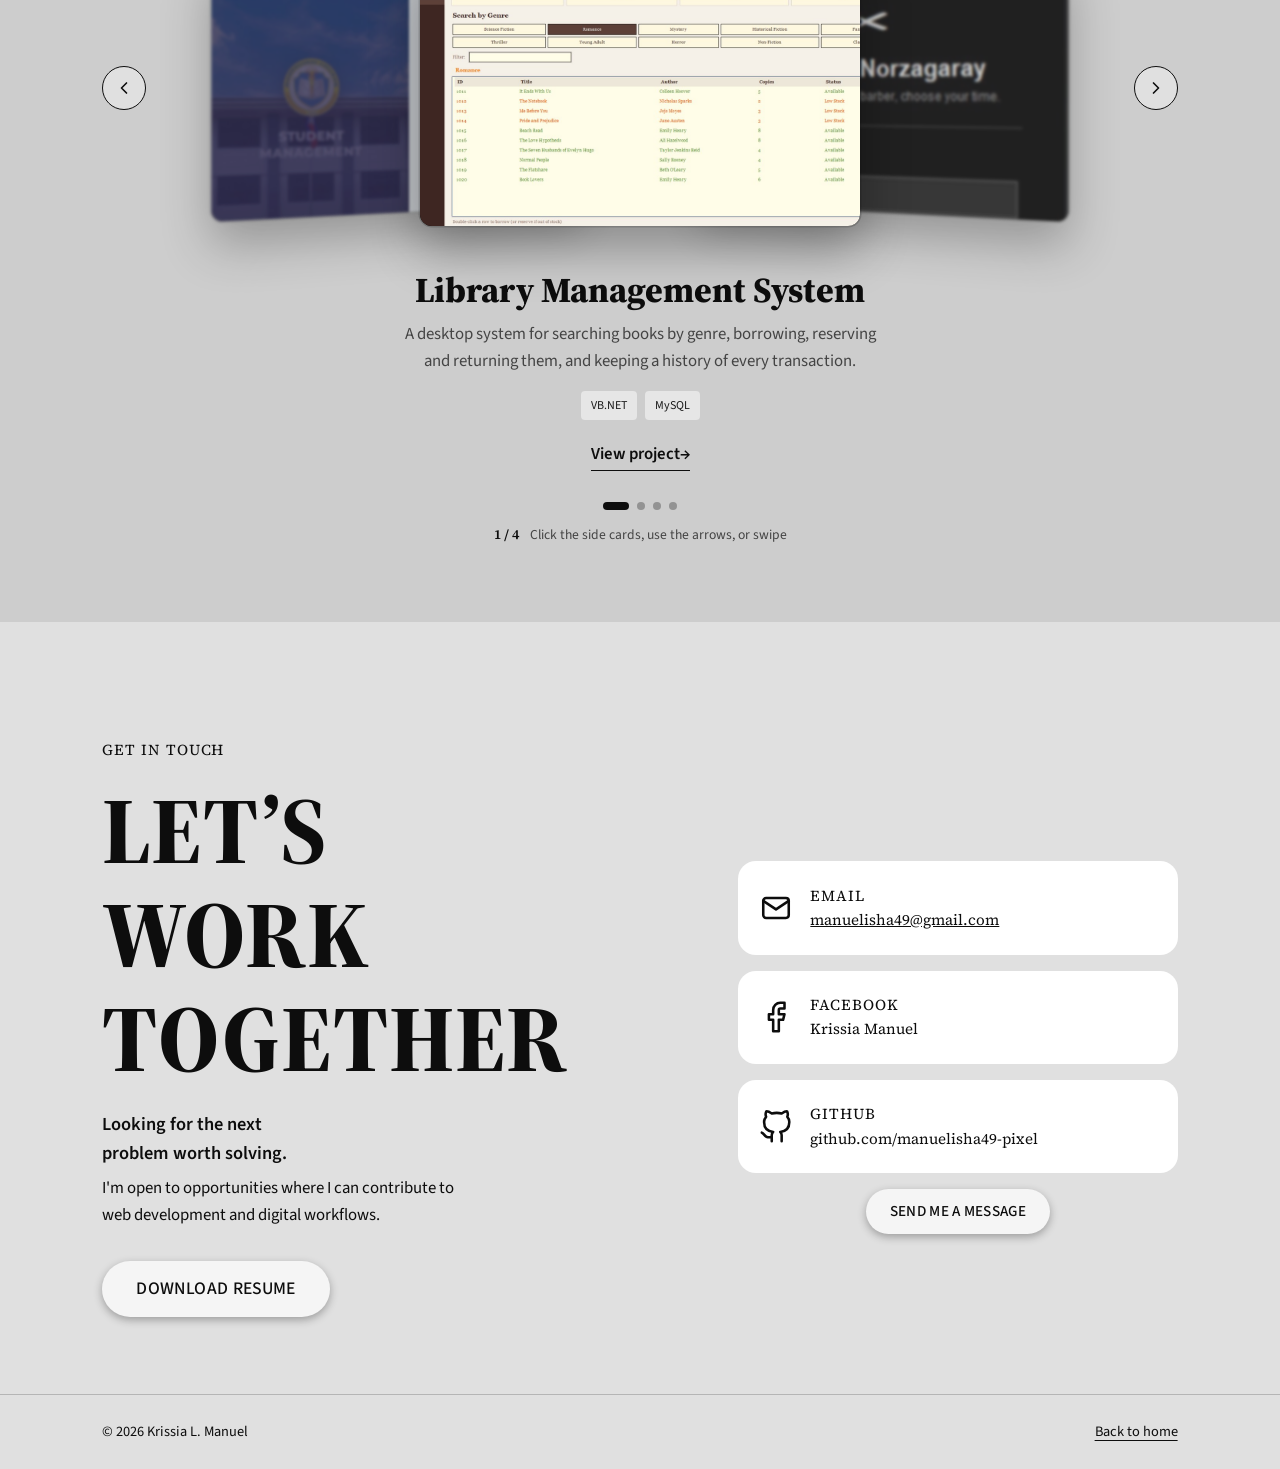
==== commit b3e88d6e: "Update index.html" ====
--- a/index.html
+++ b/index.html
@@ -127,8 +127,8 @@
         <h2 class="display reveal">EDUCATION</h2>
         <div class="edu-card reveal">
           <h3>Norzagaray College</h3>
+          <p>Bachelor of Science in Computer Science</p>
           <p>Present</p>
-          <p>July 2025 &ndash; March 2029</p>
         </div>
 
         <h2 class="display reveal">HOBBIES</h2>
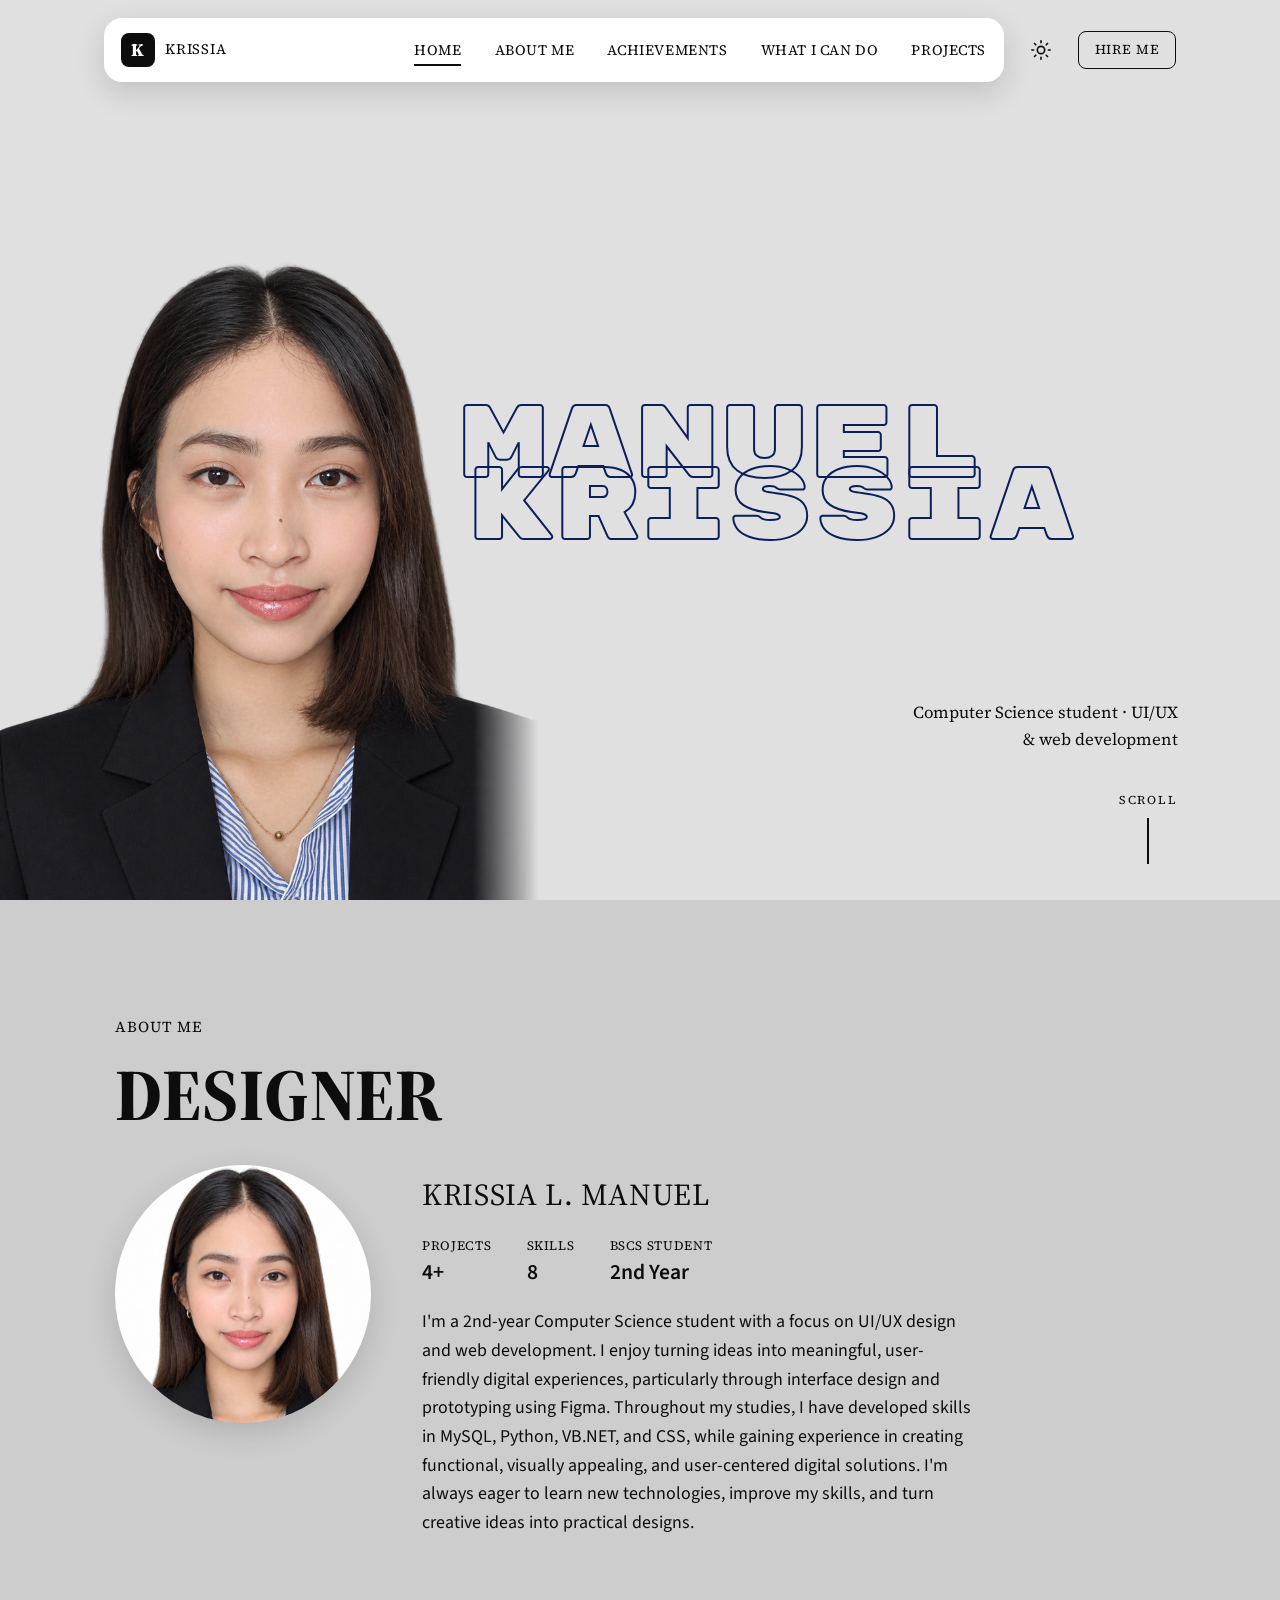
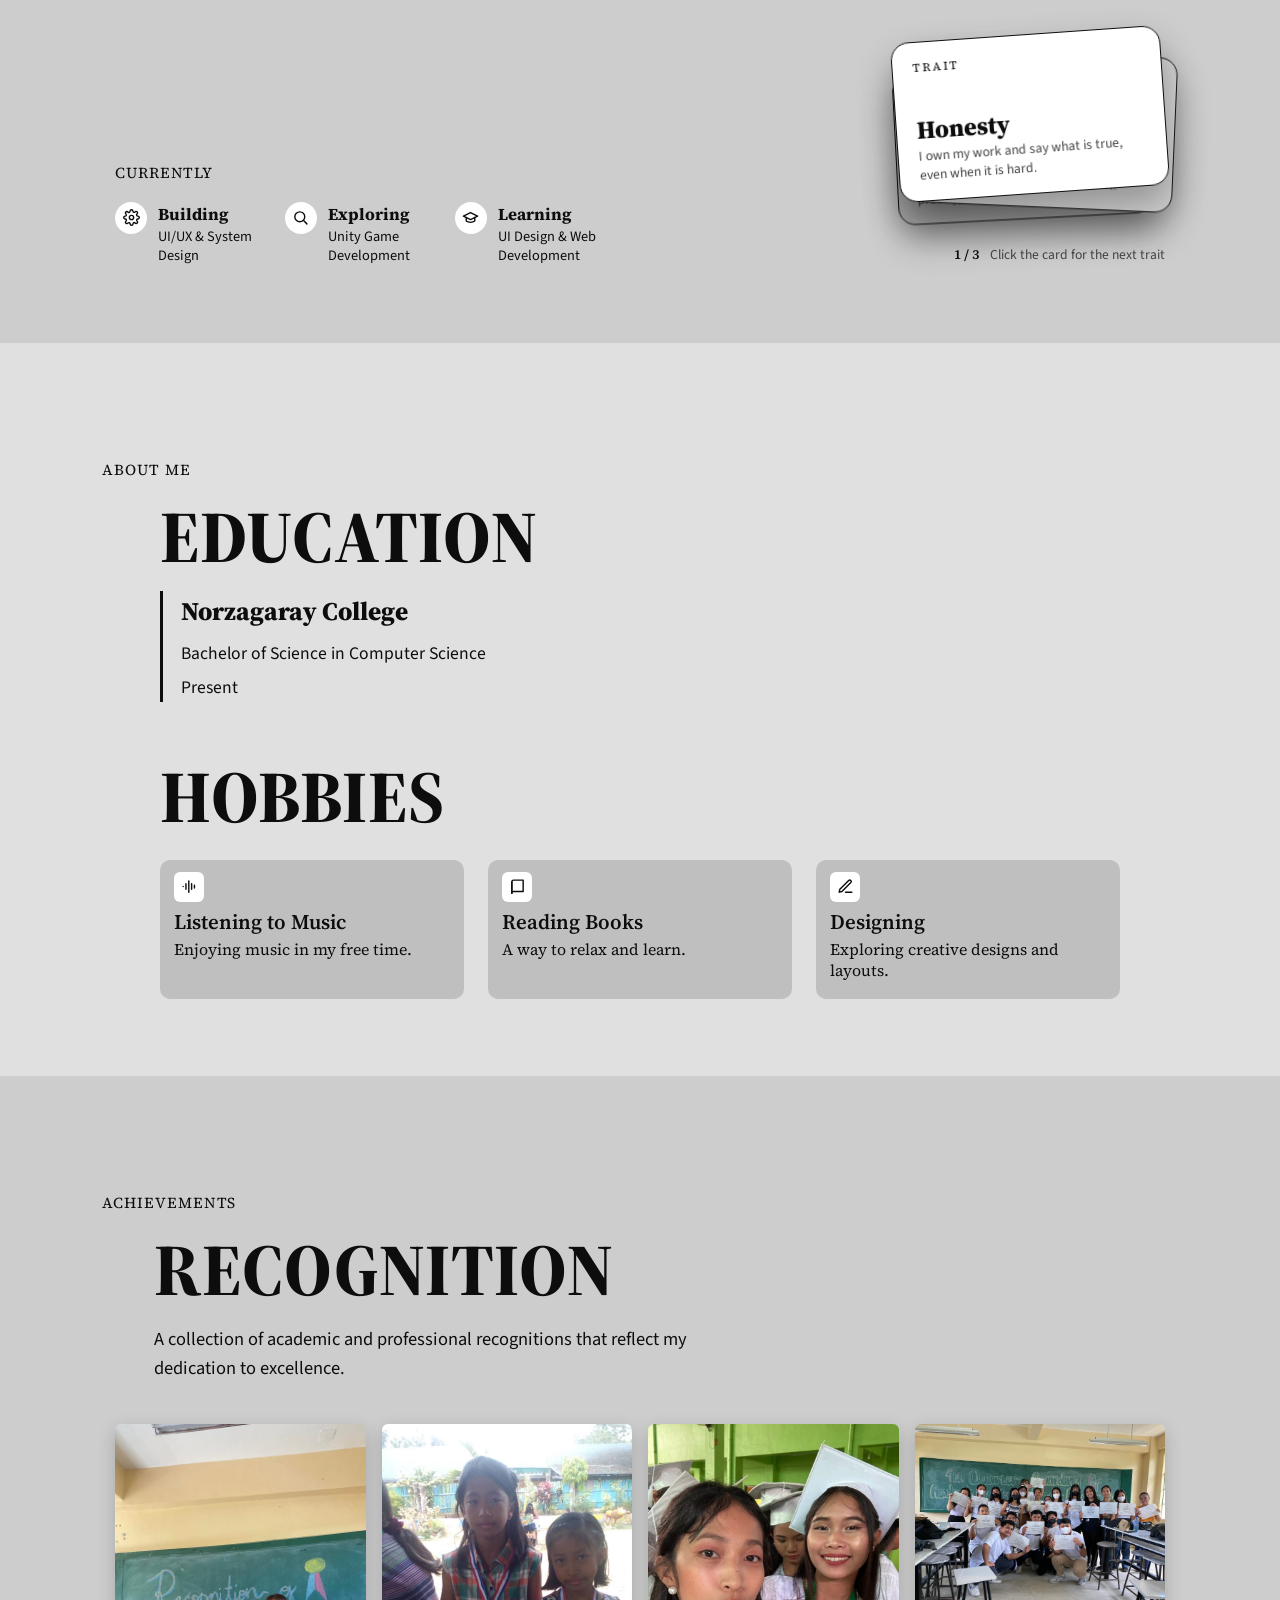
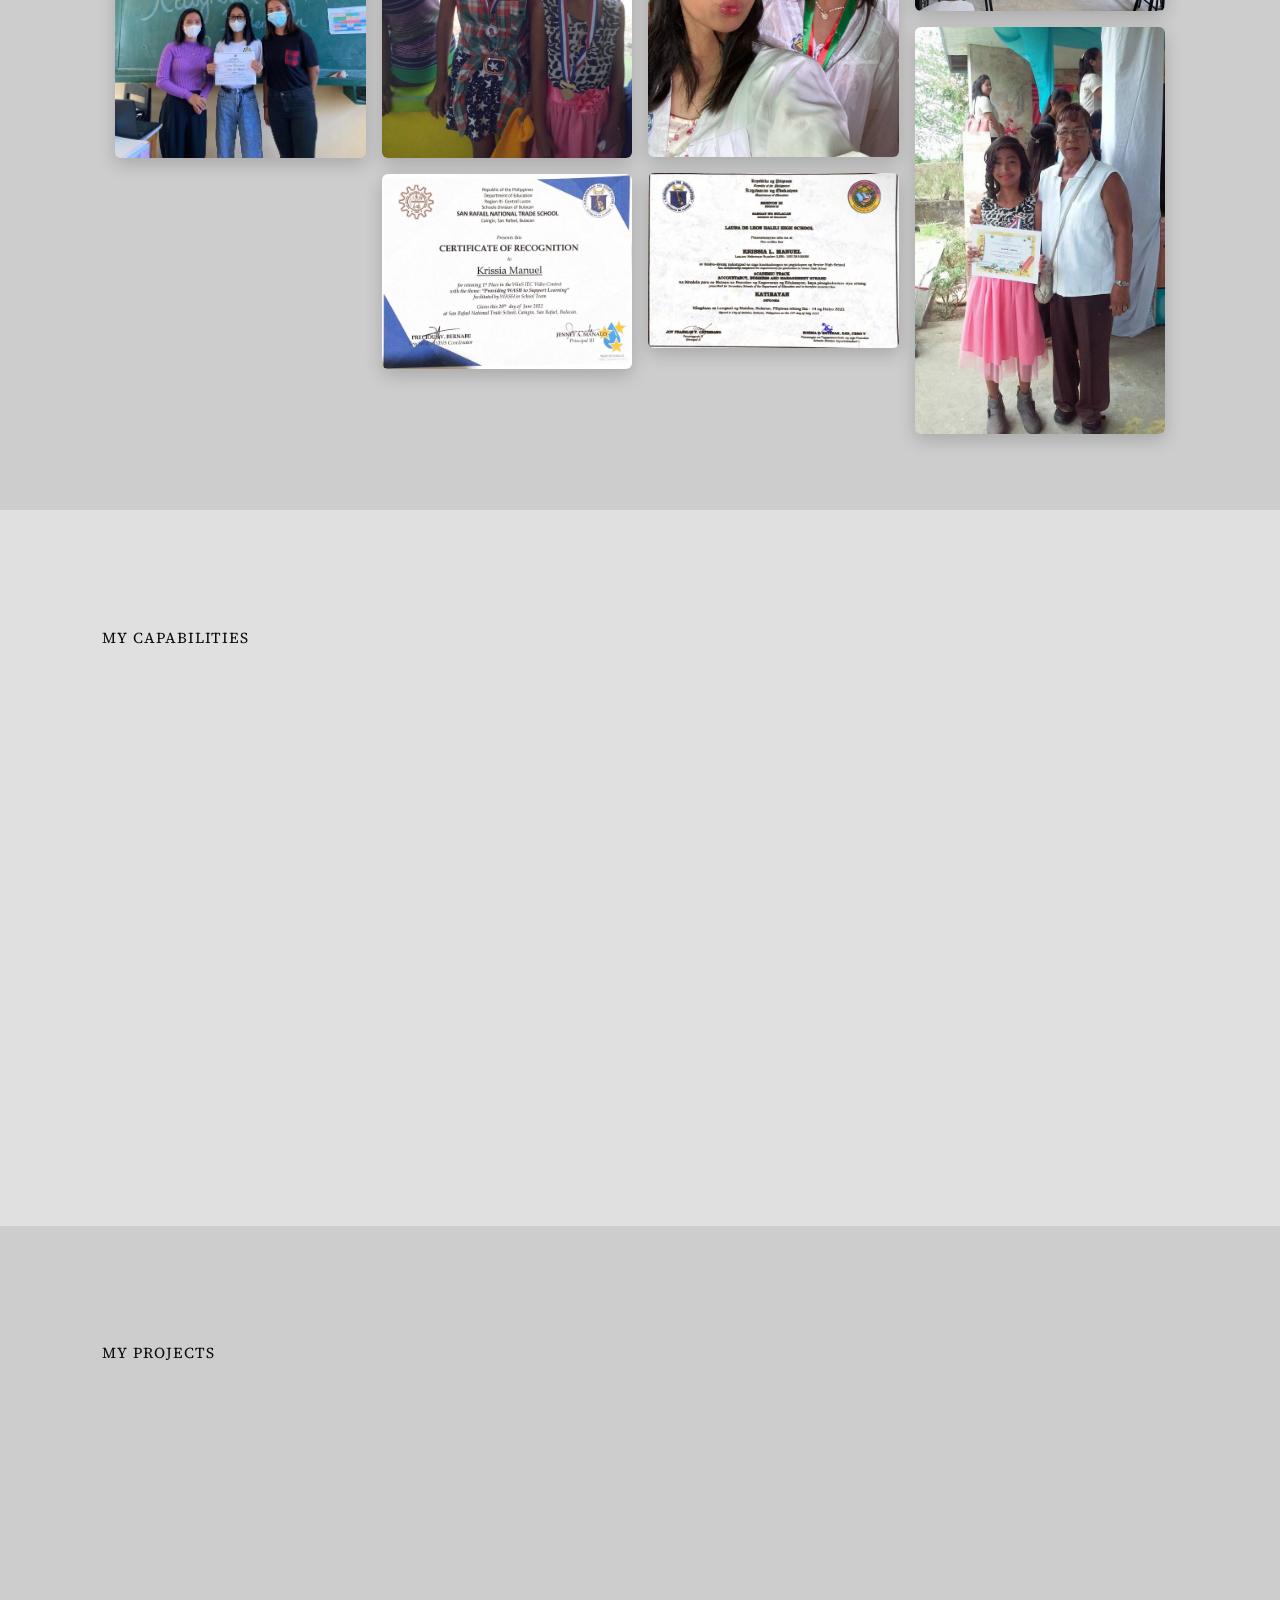
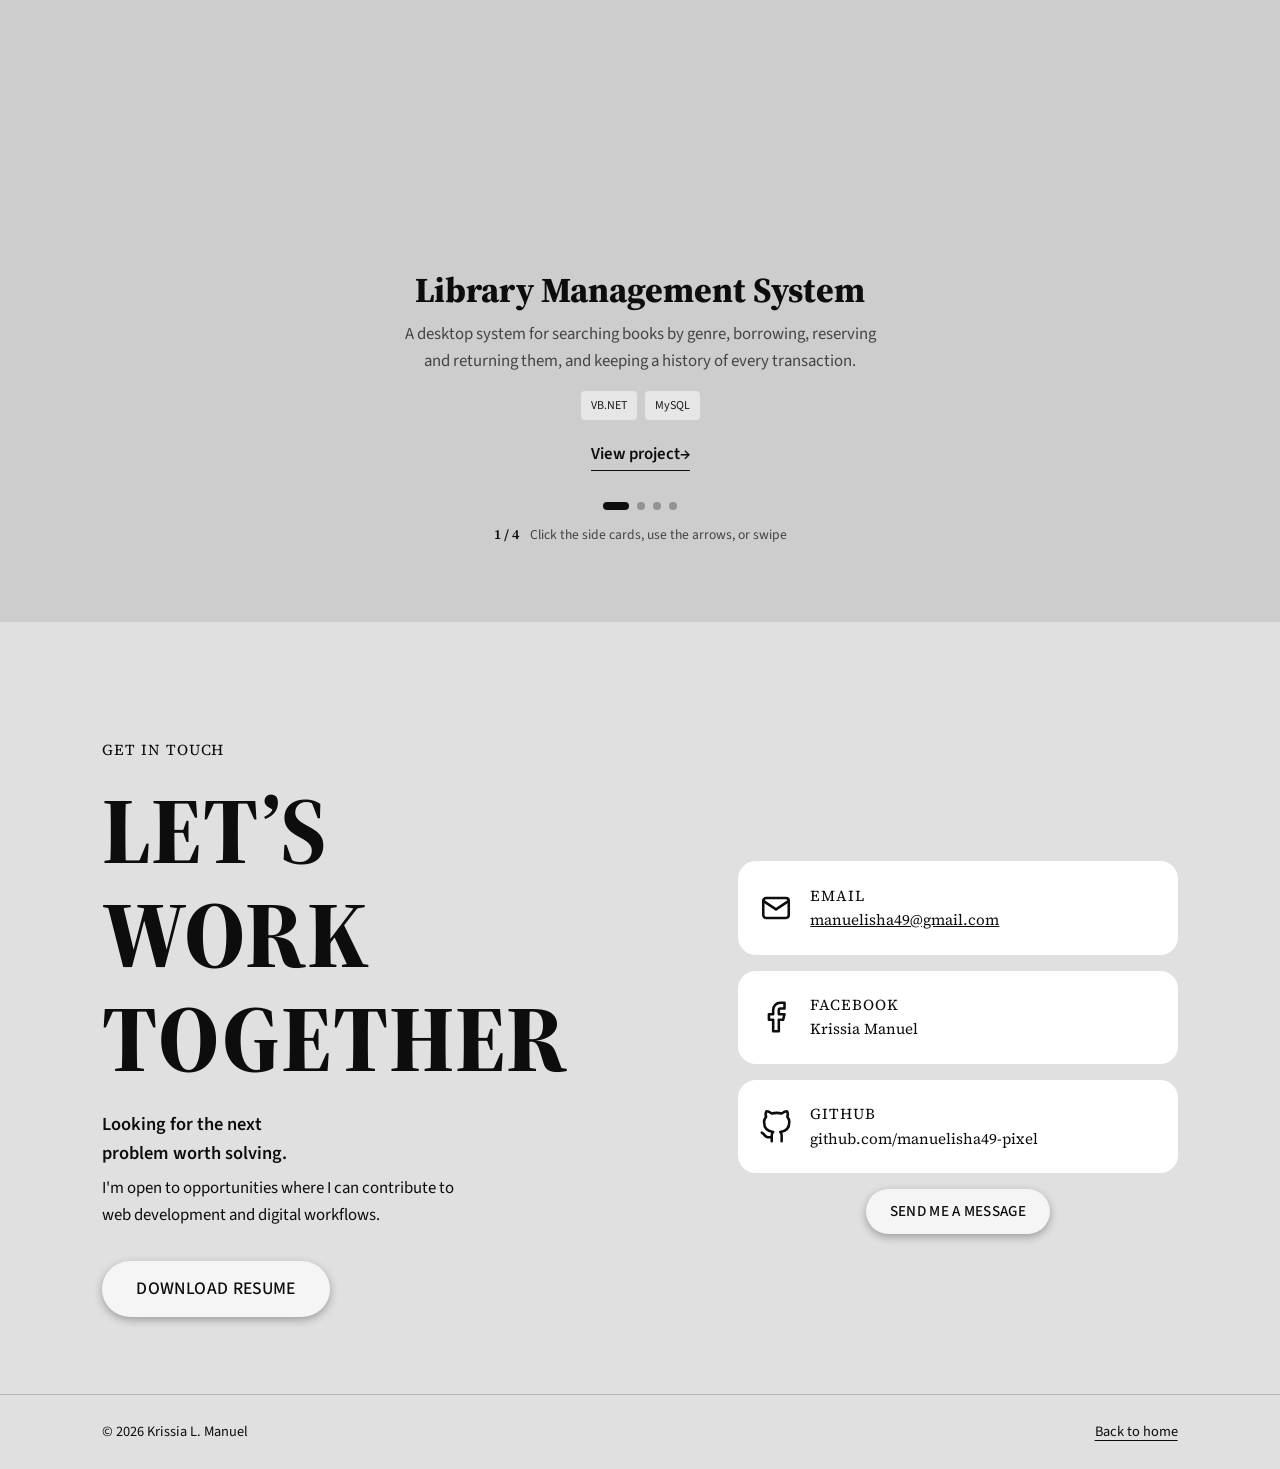
==== commit 458a5fbc: "Update index.html" ====
--- a/index.html
+++ b/index.html
@@ -78,8 +78,8 @@
         <div class="about-body reveal">
           <h3 class="about-name">KRISSIA L. MANUEL</h3>
           <div class="about-meta">
-            <div><span class="meta-label">Projects</span><strong class="count" data-to="2" data-suffix="+">0</strong></div>
-            <div><span class="meta-label">Skills</span><strong class="count" data-to="4">0</strong></div>
+            <div><span class="meta-label">Projects</span><strong class="count" data-to="4" data-suffix="+">0</strong></div>
+            <div><span class="meta-label">Skills</span><strong class="count" data-to="8">0</strong></div>
             <div><span class="meta-label">BSCS student</span><strong>2nd Year</strong></div>
           </div>
           <p>
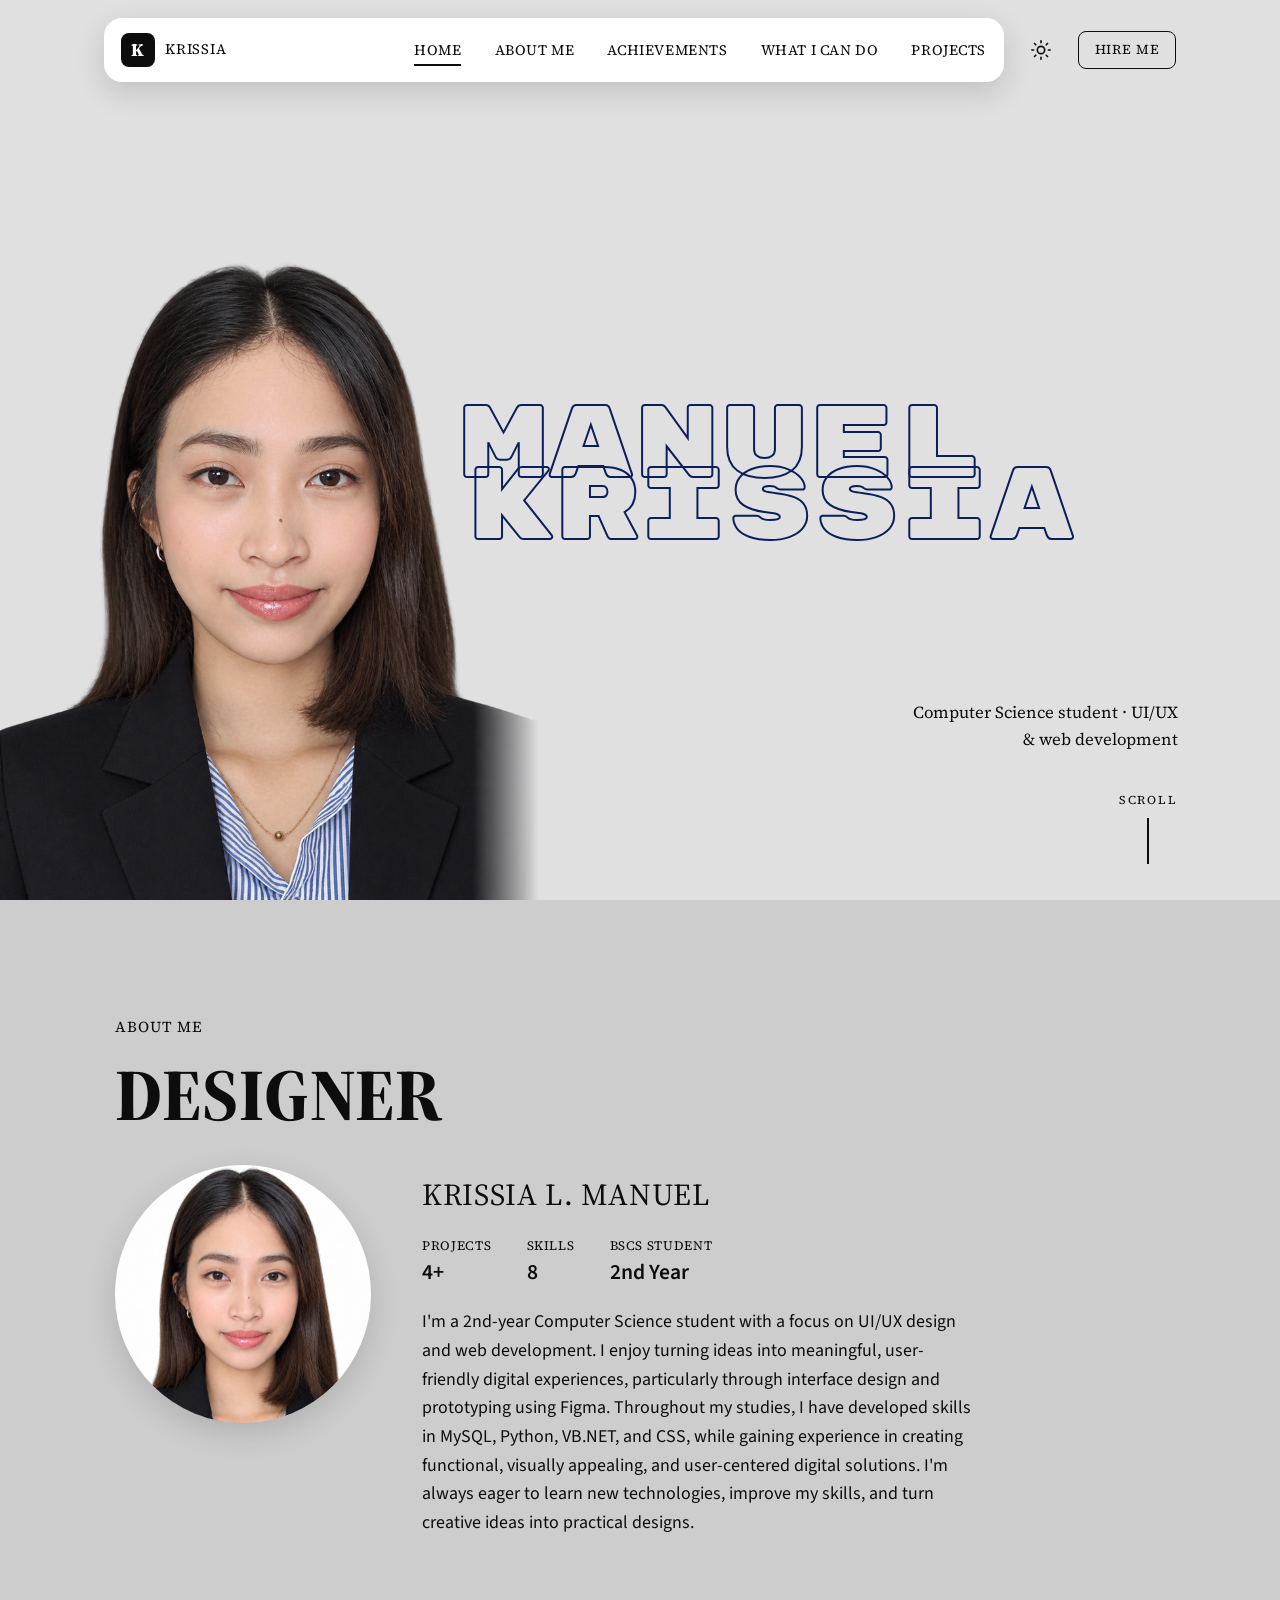
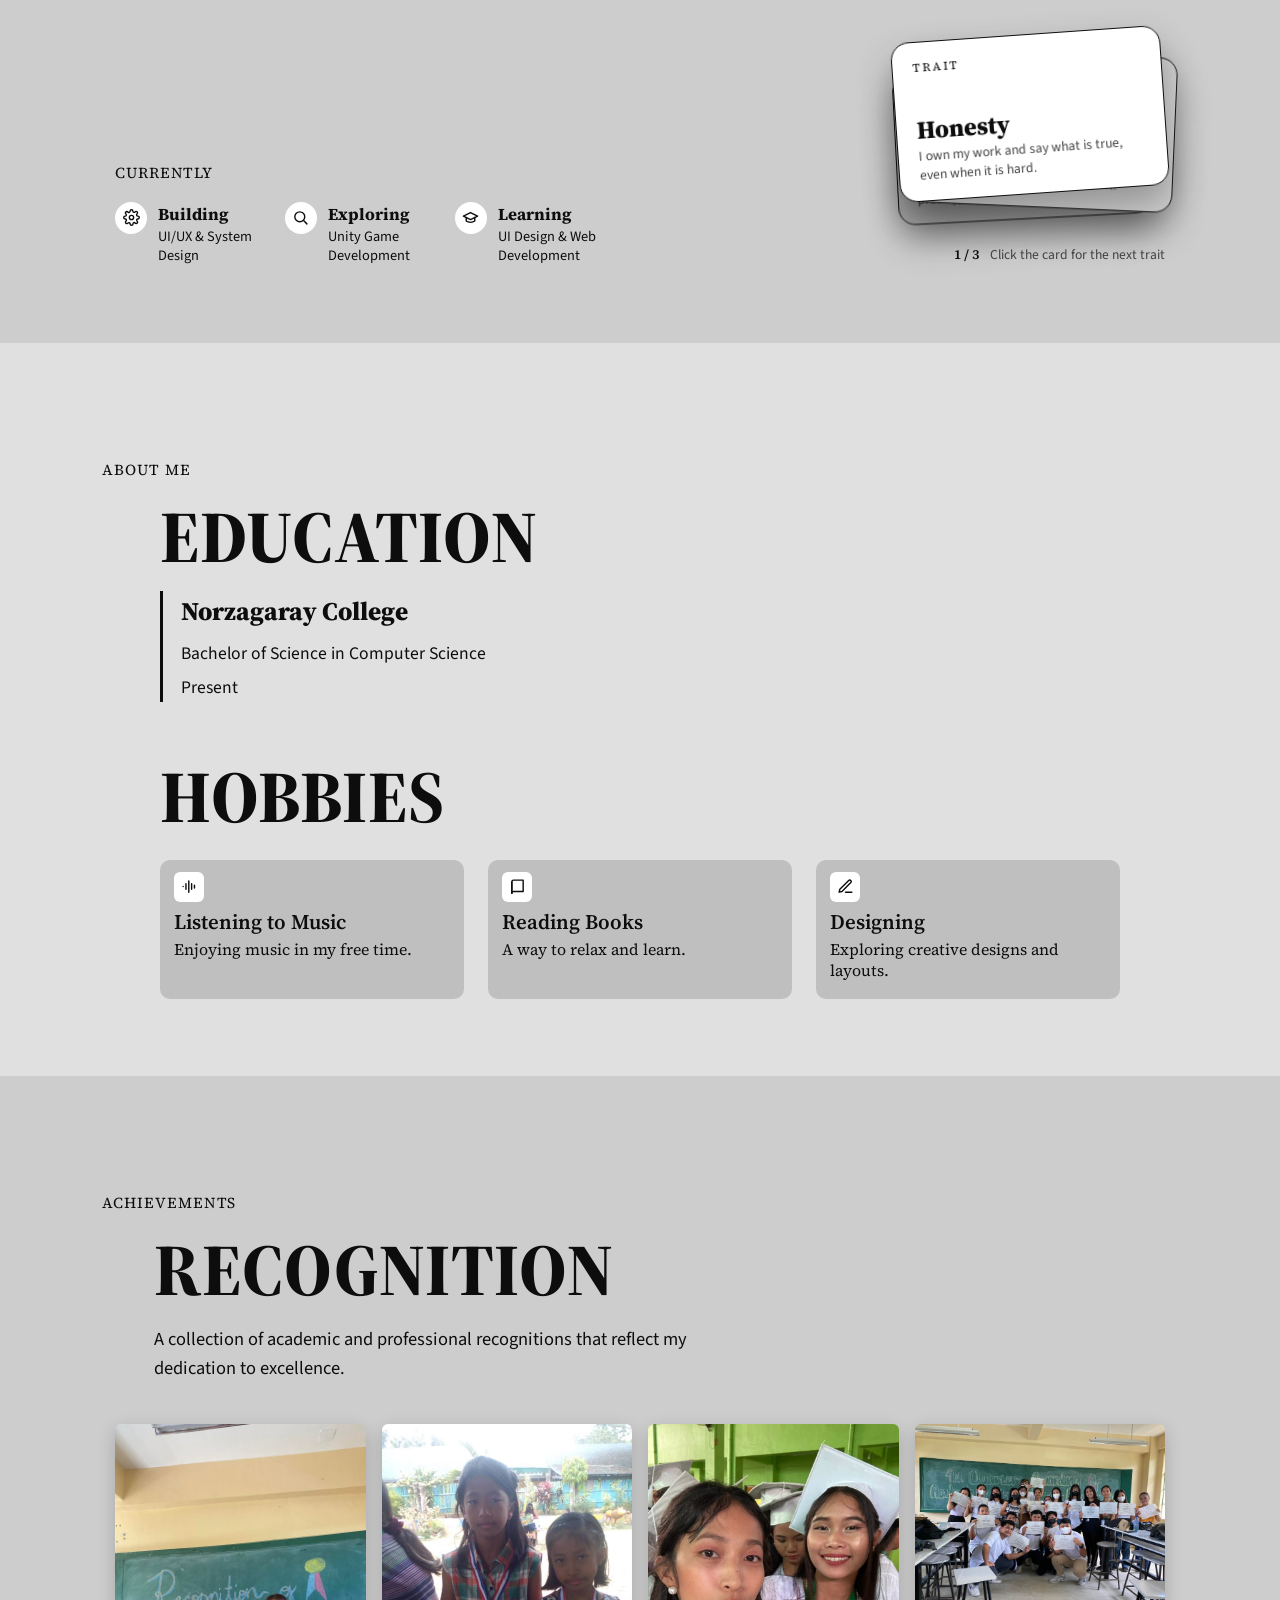
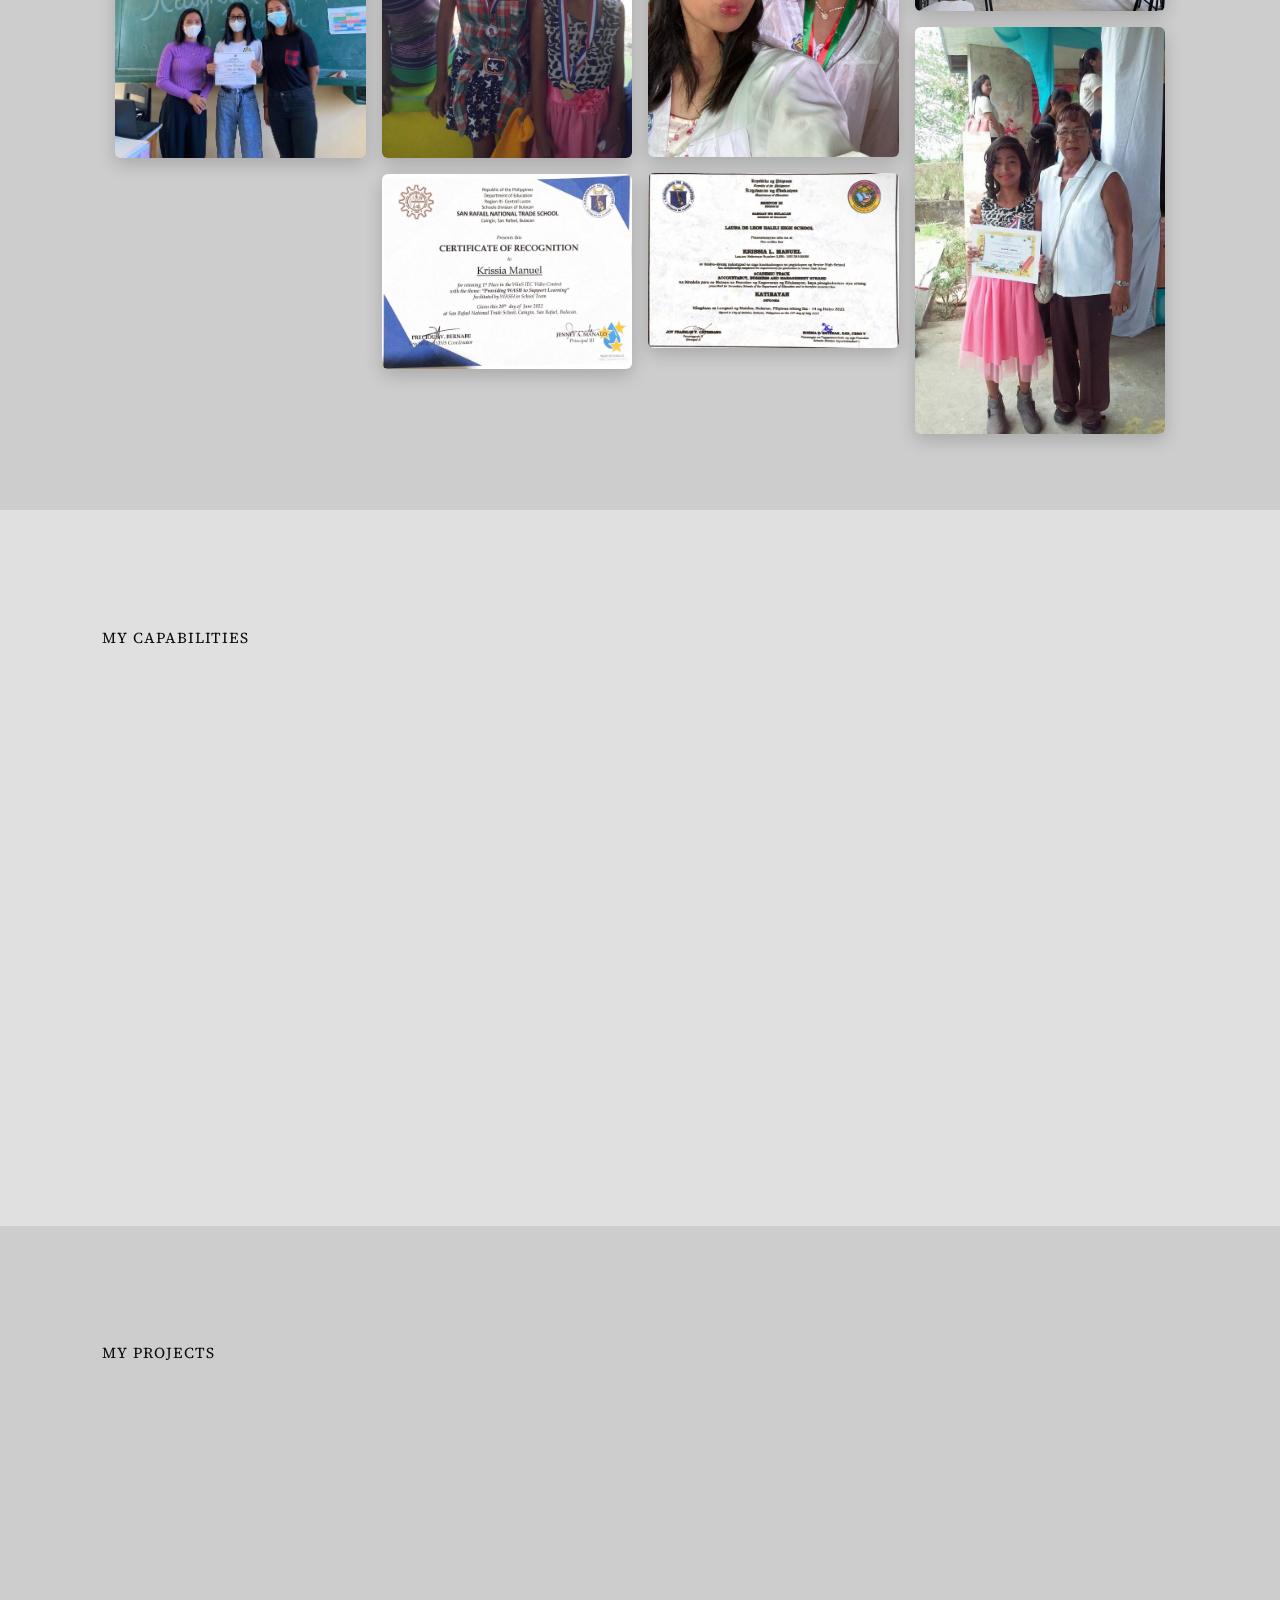
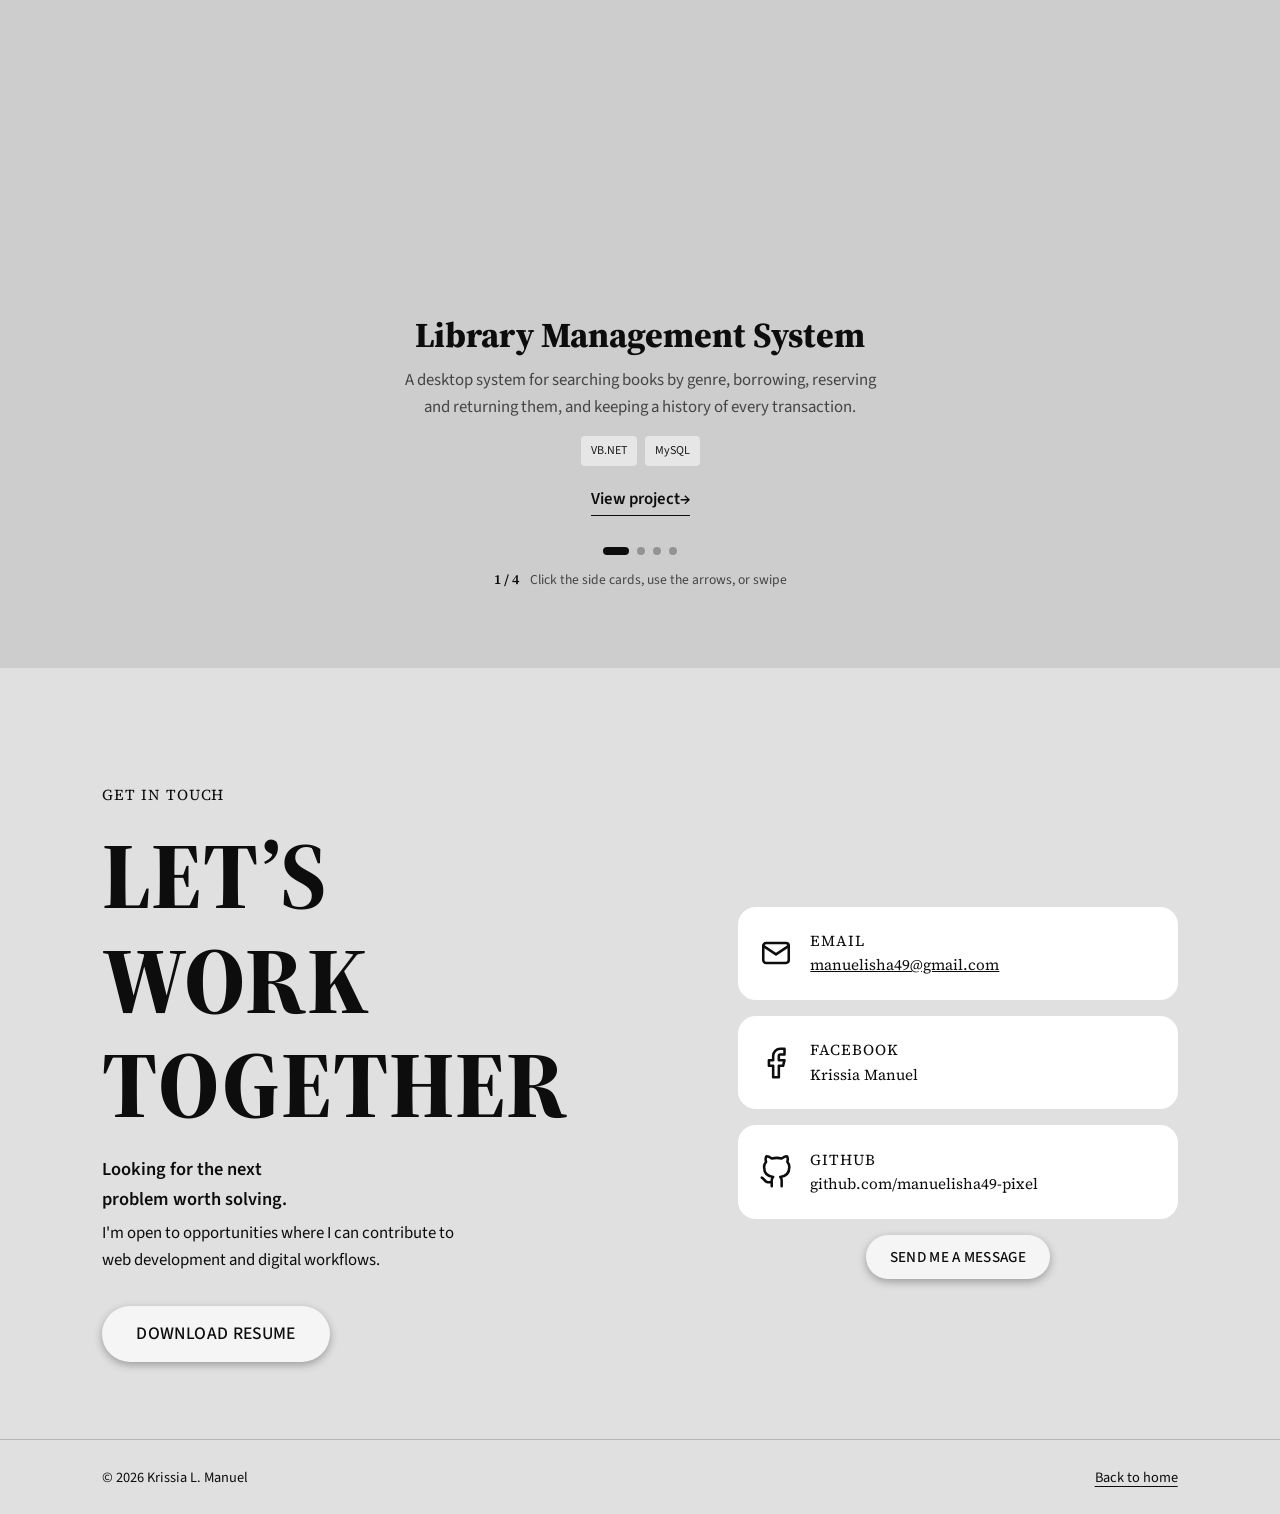
==== commit ddb3fc30: "Update resume download link filename" ====
--- a/index.html
+++ b/index.html
@@ -250,7 +250,7 @@
           <p class="contact-strong reveal">Looking for the next problem worth solving.</p>
           <p class="contact-copy reveal">I'm open to opportunities where I can contribute to web development and digital workflows.</p>
           <!-- Put your resume file next to index.html and name it resume.pdf -->
-          <a class="btn-pill reveal" href="resume.pdf" download>Download resume</a>
+          <a class="btn-pill reveal" href="resume.pdf" download="Krissia-Manuel-Resume.pdf">Download resume</a>
         </div>
 
         <div class="contact-cards">
--- a/style.css
+++ b/style.css
@@ -380,14 +380,15 @@
 .tags { display: flex; flex-wrap: wrap; gap: 8px; margin-top: auto; }
 .tags li { background: var(--tag-bg); color: var(--tag-ink); font-size: 0.75rem; padding: 5px 10px; border-radius: 4px; transition: transform 0.3s var(--ease); }
 .tags li:hover { transform: translateY(-3px) scale(1.05); }
+.skill-card .tags li { background: #1f3a68; color: #ffffff; }
 
 /* =====================================================
    PROJECT GALLERY (3D coverflow)
    ===================================================== */
 .projects { overflow: hidden; }
 .gallery-head {
-  display: flex; justify-content: space-between; align-items: flex-start; flex-wrap: wrap;
-  gap: 1rem 2rem; max-width: 1180px; margin: 0 auto;
+  display: flex; flex-direction: column; align-items: flex-start;
+  gap: 1rem; max-width: 1180px; margin: 0 auto;
 }
 .projects .display { text-align: left; }
 .projects .lead { text-align: left; margin: 0; }
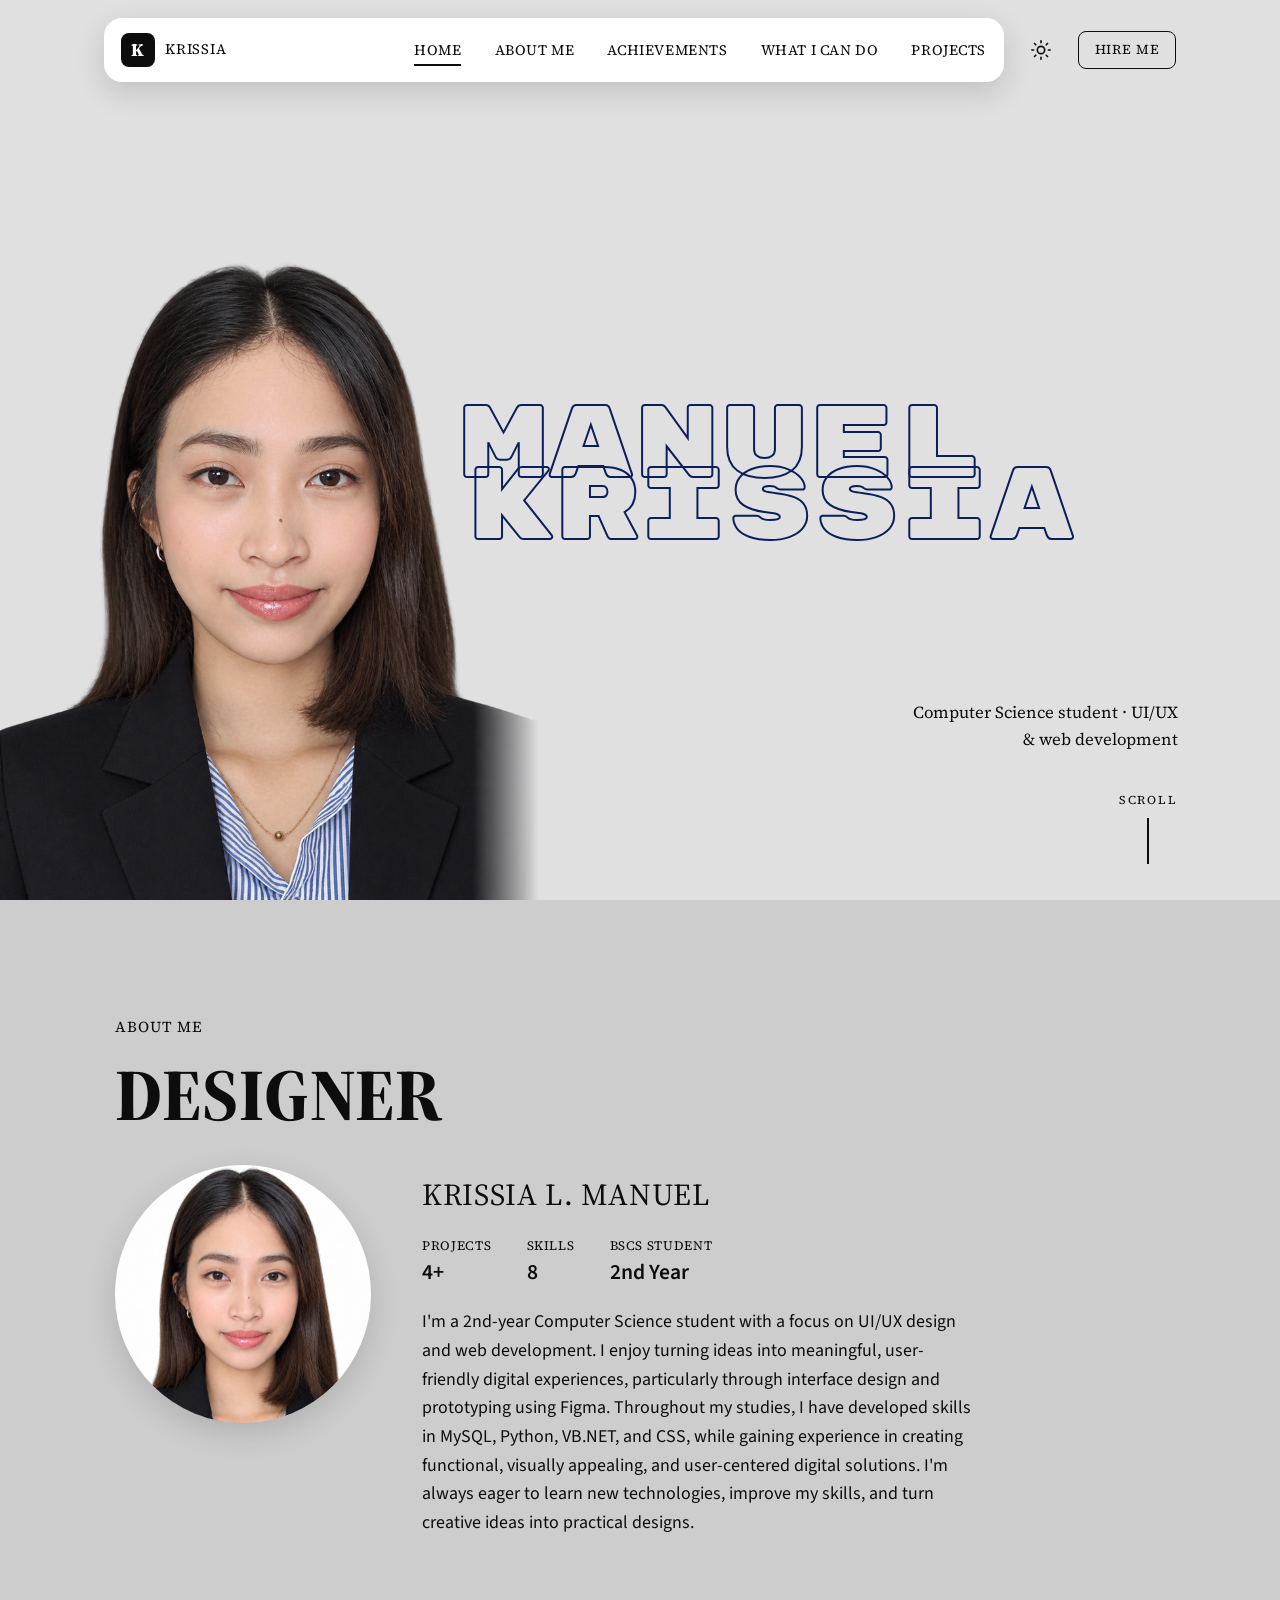
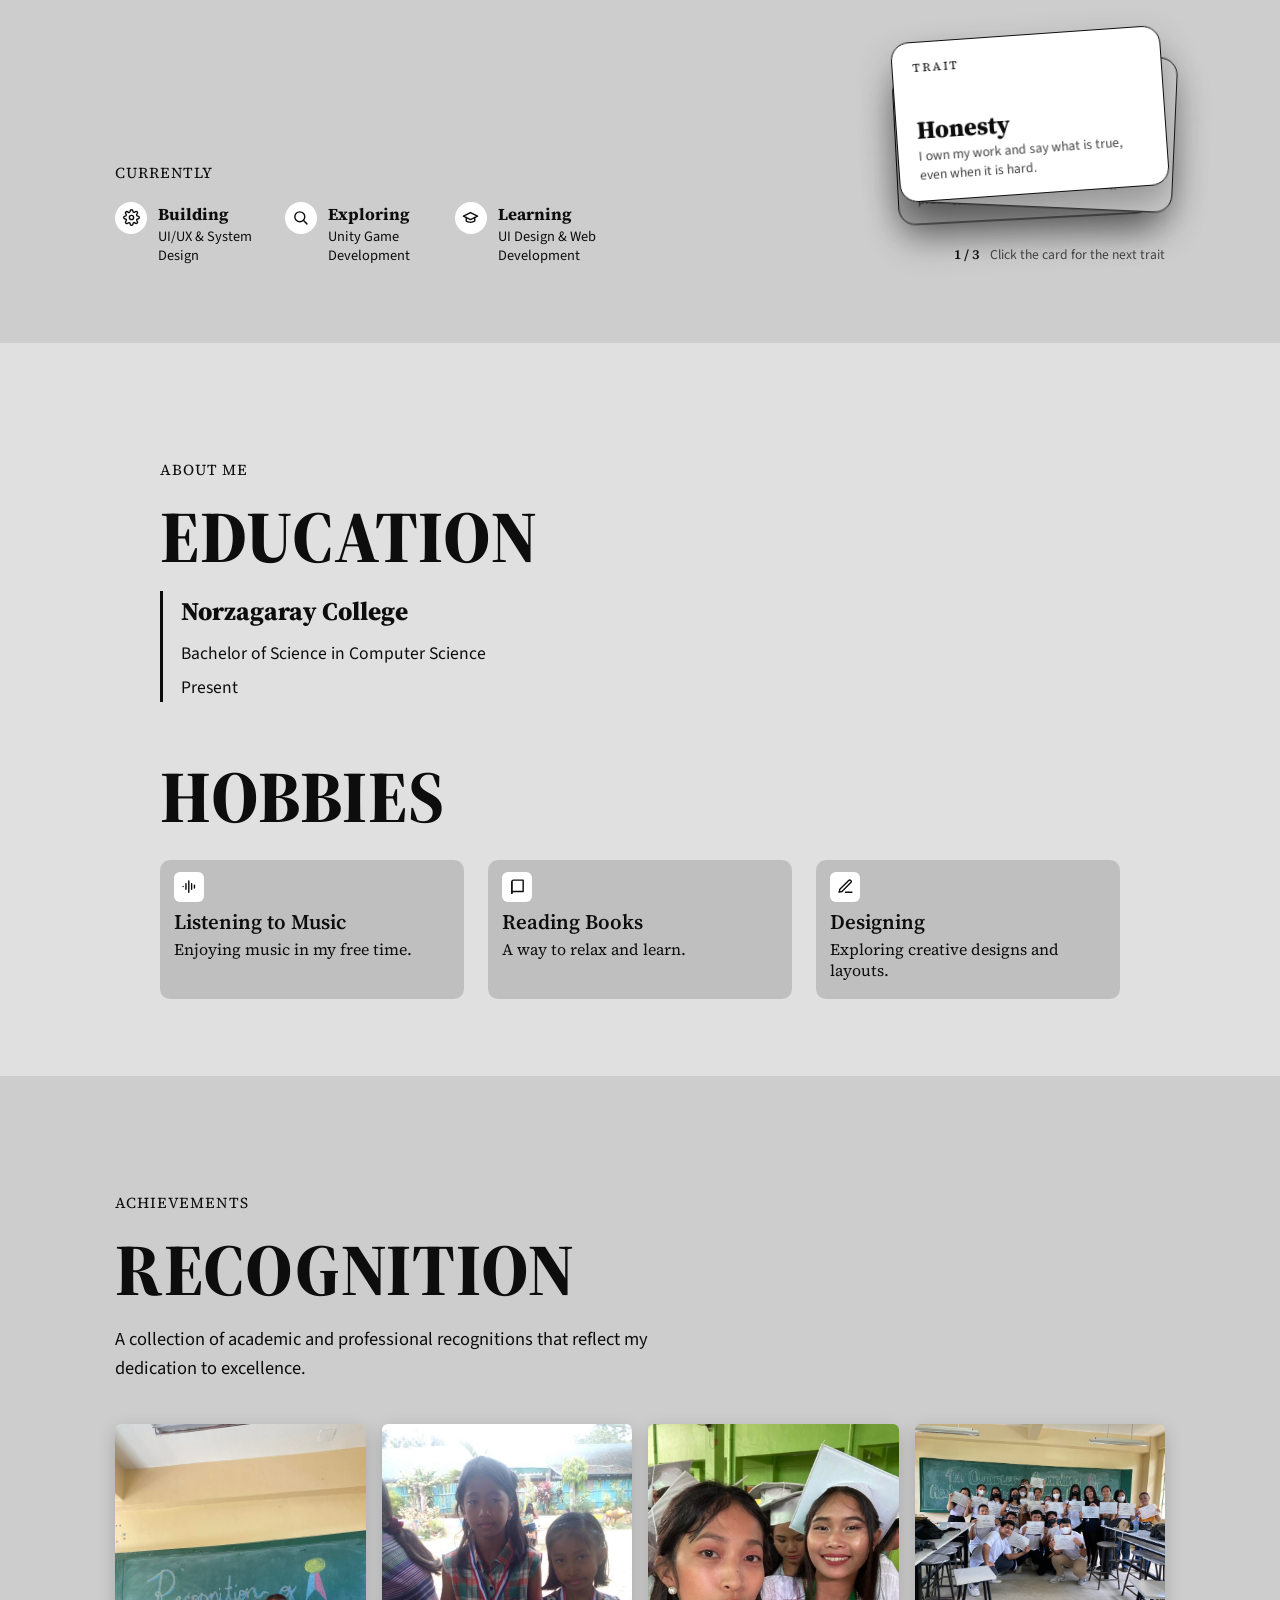
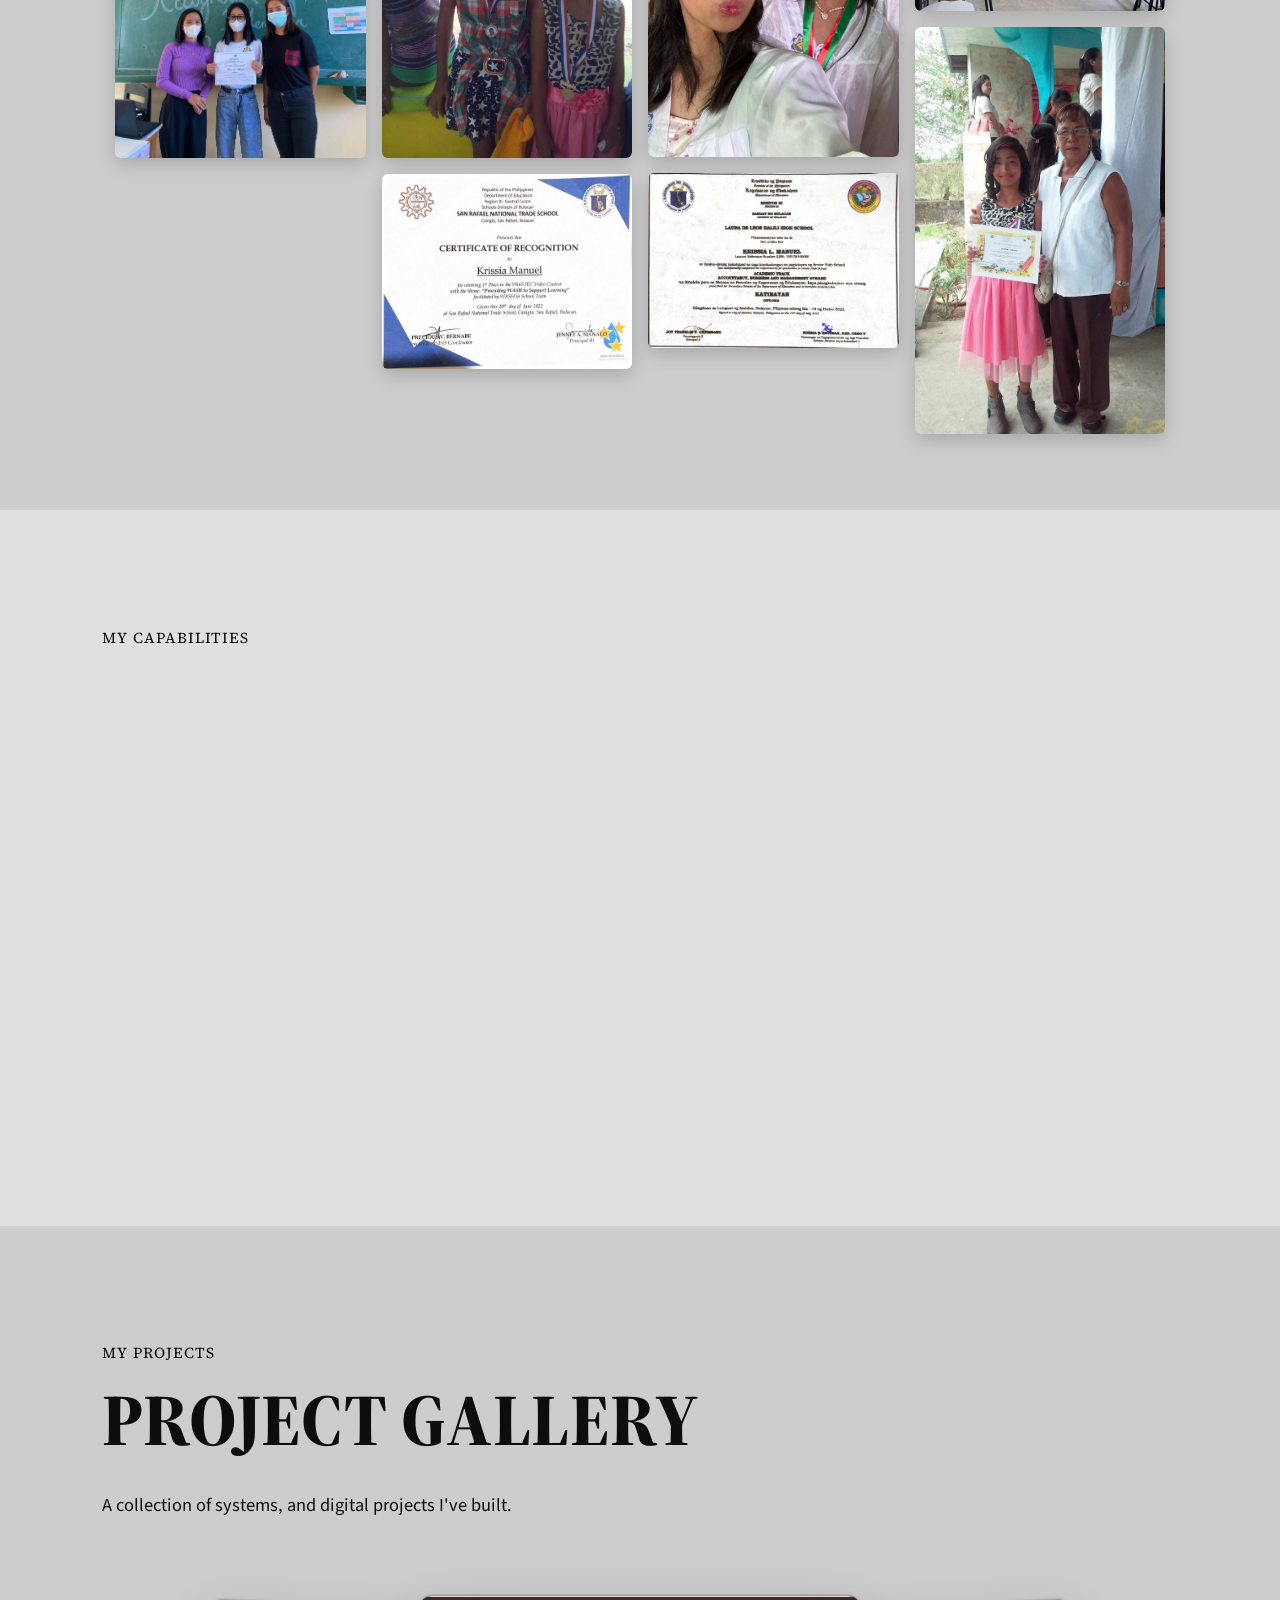
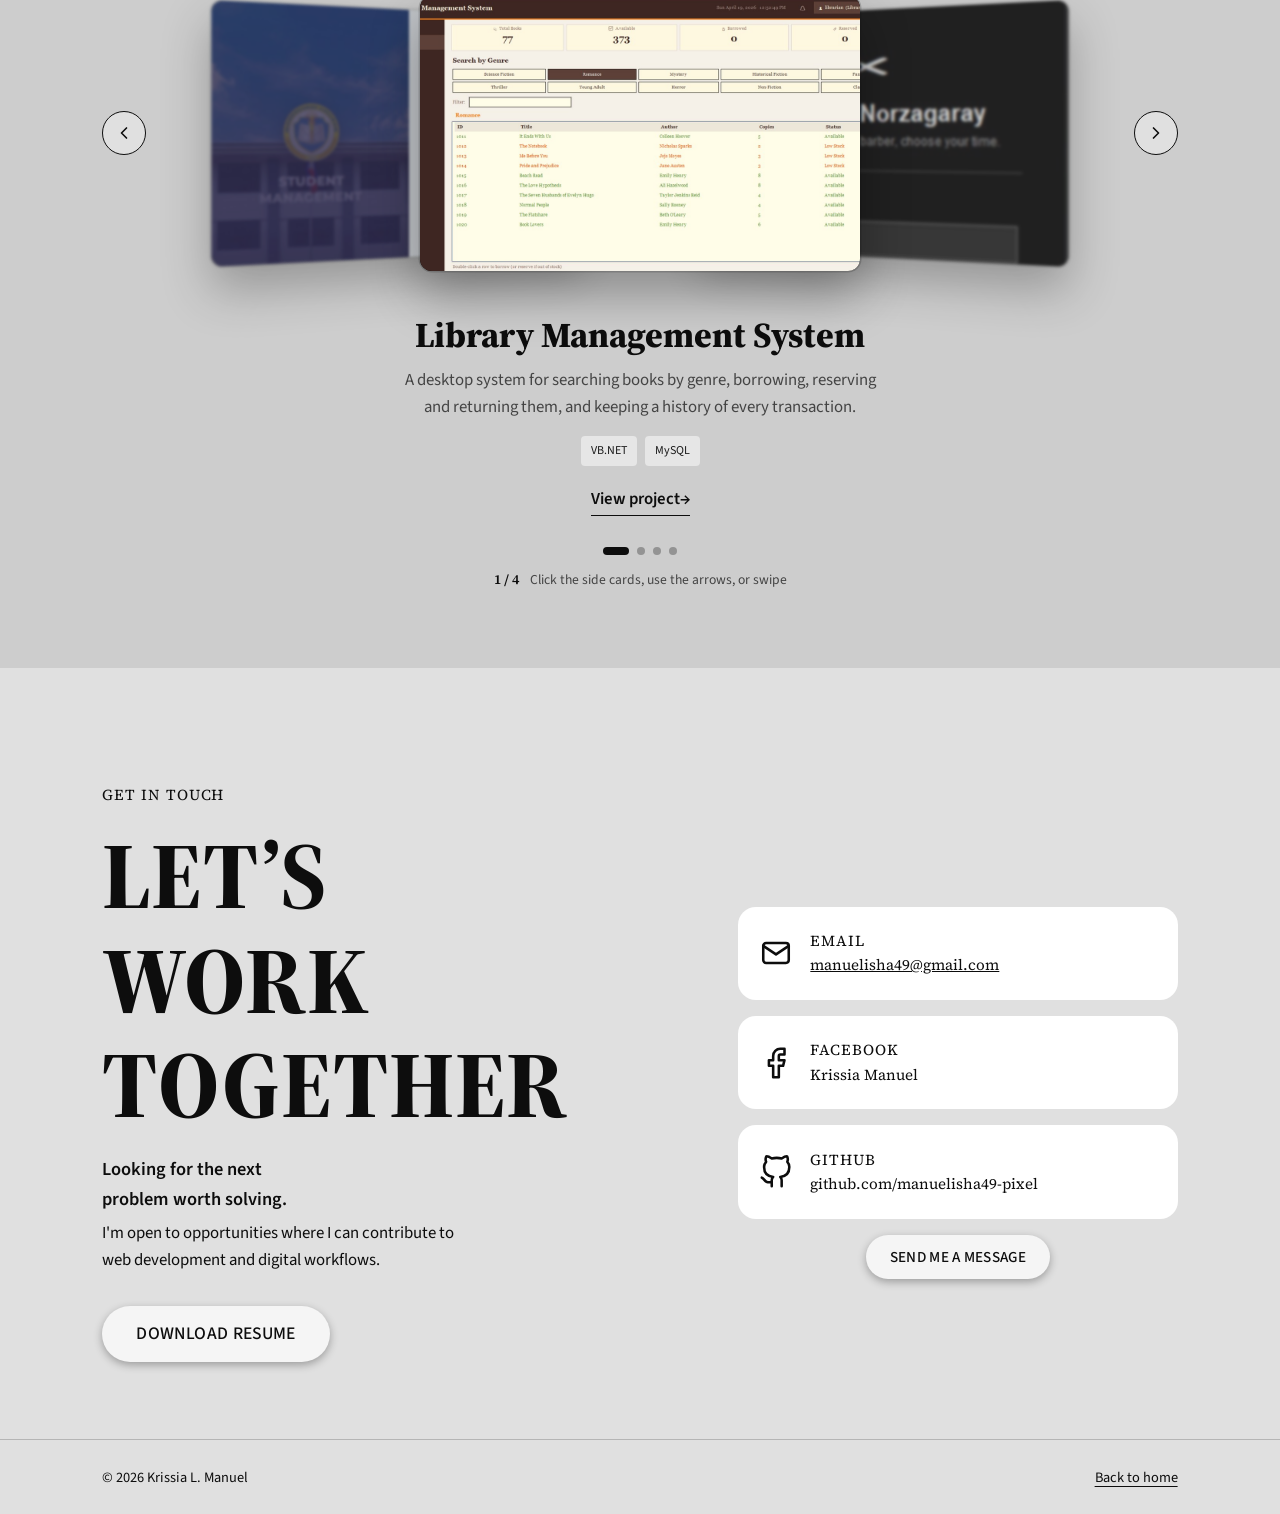
==== commit 437e1251: "Update stylesheet version in index.html" ====
--- a/index.html
+++ b/index.html
@@ -20,7 +20,7 @@
   <link rel="preconnect" href="https://fonts.googleapis.com" />
   <link rel="preconnect" href="https://fonts.gstatic.com" crossorigin />
   <link href="https://fonts.googleapis.com/css2?family=Rubik+Mono+One&family=Source+Sans+3:wght@400;500;600&family=Source+Serif+4:opsz,wght@8..60,400;8..60,600;8..60,800&display=swap" rel="stylesheet" />
-  <link rel="stylesheet" href="style.css?v=n1" />
+  <link rel="stylesheet" href="style.css?v=n2" />
 </head>
 <body>
   <a class="skip-link" href="#about">Skip to content</a>
--- a/style.css
+++ b/style.css
@@ -310,8 +310,9 @@
 /* =====================================================
    ACHIEVEMENTS (collage + lightbox)
    ===================================================== */
-.achievements .display { margin-left: clamp(0rem, 4vw, 4rem); }
-.achievements .lead { margin-left: clamp(0rem, 4vw, 4rem); }
+/* Eyebrow, heading and lead share the same 1050px column as the collage */
+.achievements > .eyebrow, .achievements > .display { max-width: 1050px; margin-left: auto; margin-right: auto; }
+.achievements > .lead { margin-left: max(0px, calc((100% - 1050px) / 2)); }
 
 .collage { columns: 4 200px; column-gap: 1rem; max-width: 1050px; margin: 0 auto; }
 .shot {
@@ -576,3 +577,12 @@
 .cf-info h3,
 .pop h3 { color: var(--heading); transition: color 0.5s var(--ease); }
 .about-name { color: var(--ink); } /* black (light) / white (dark) */
+
+/* =====================================================
+   EYEBROW ALIGNMENT
+   Each small label sits in the same column as the heading under it,
+   so its left edge lines up with the heading's left edge.
+   ===================================================== */
+.education > .eyebrow { max-width: 960px; margin-left: auto; margin-right: auto; }
+.skills > .eyebrow,
+.contact > .eyebrow { max-width: 1100px; margin-left: auto; margin-right: auto; }
